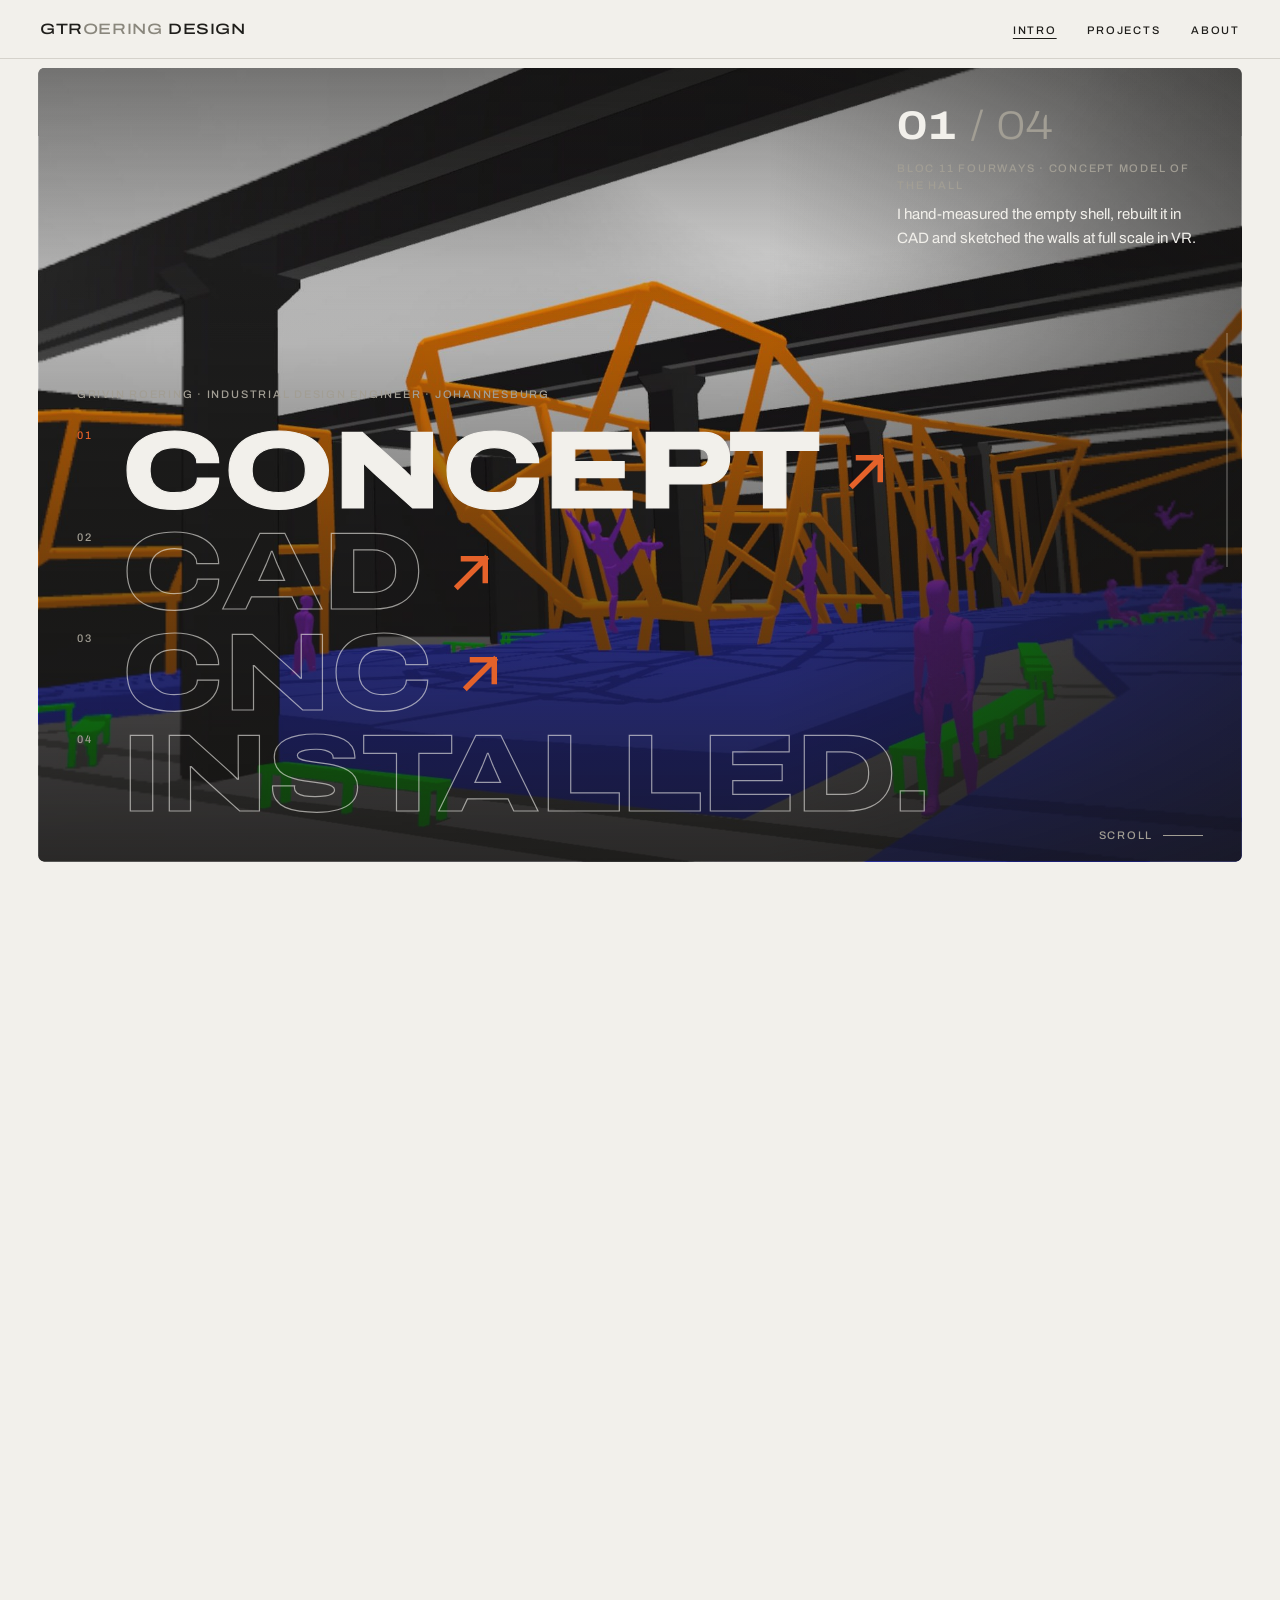
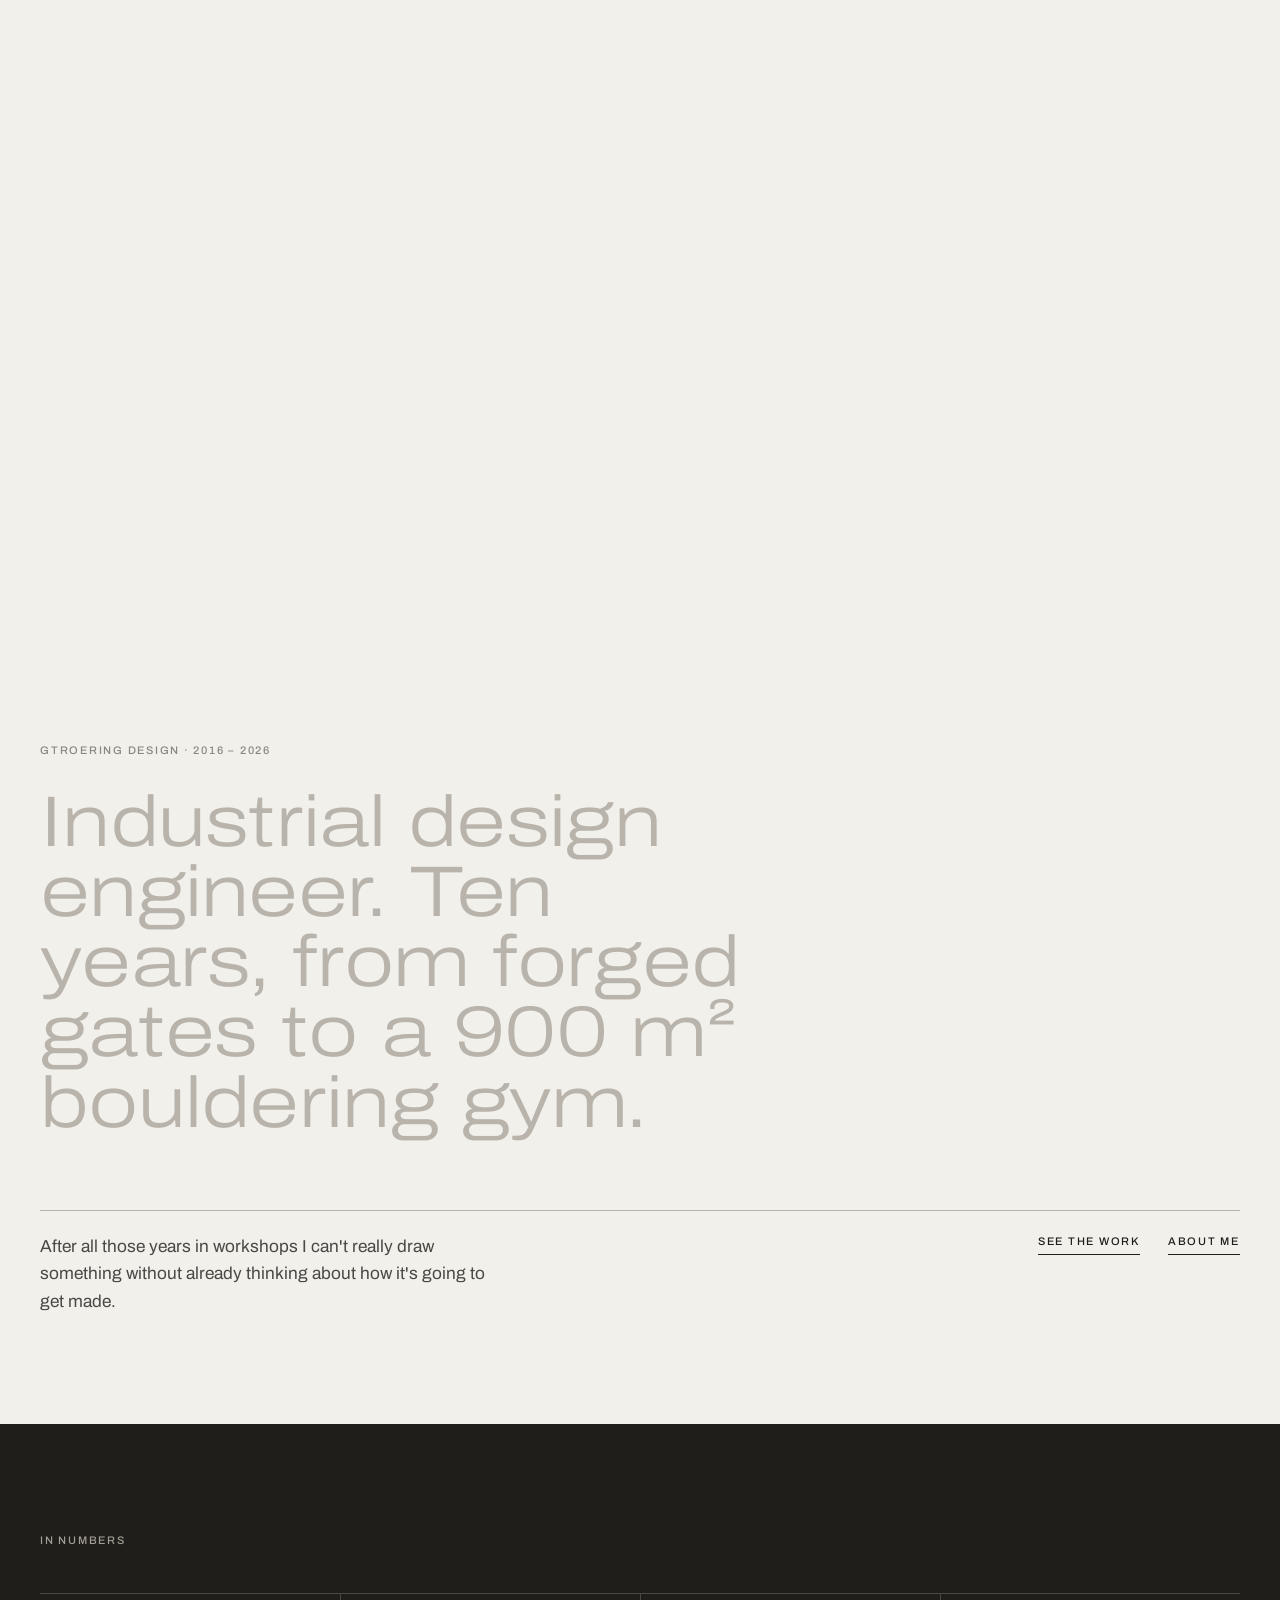
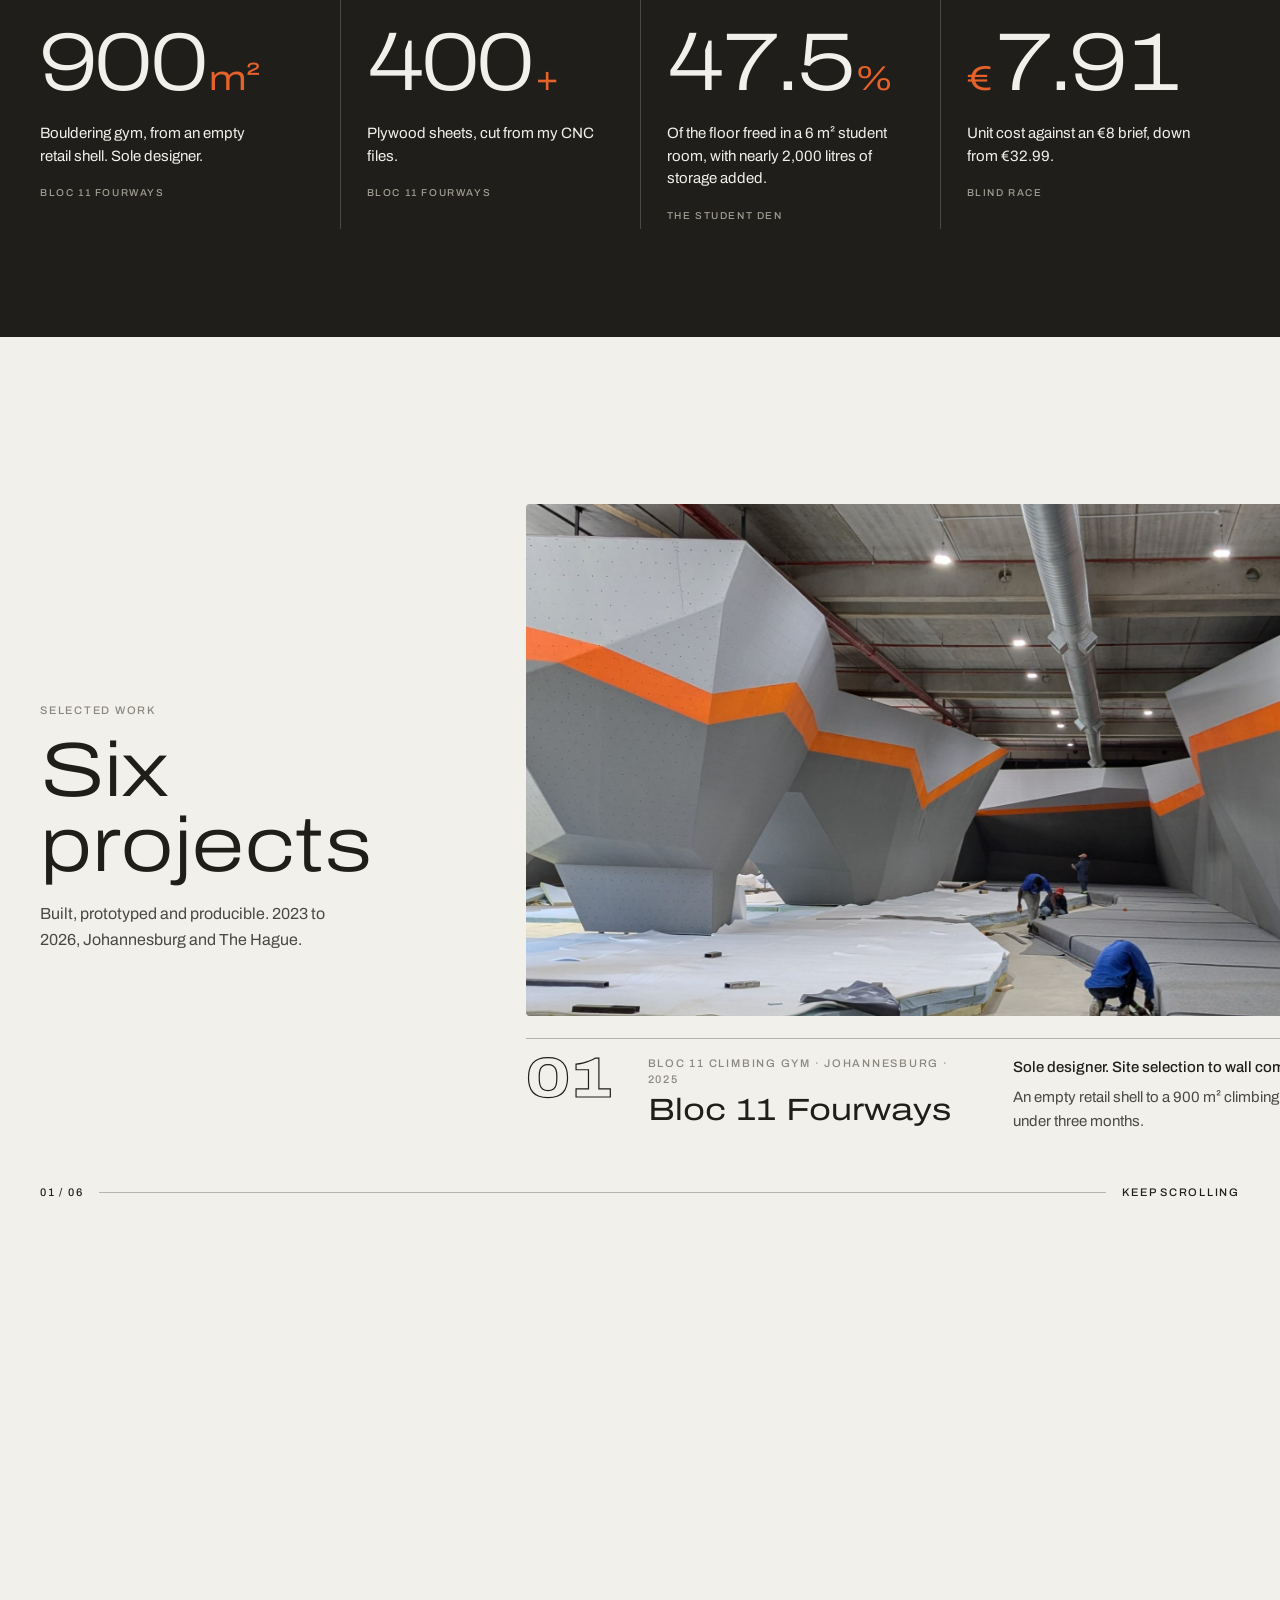
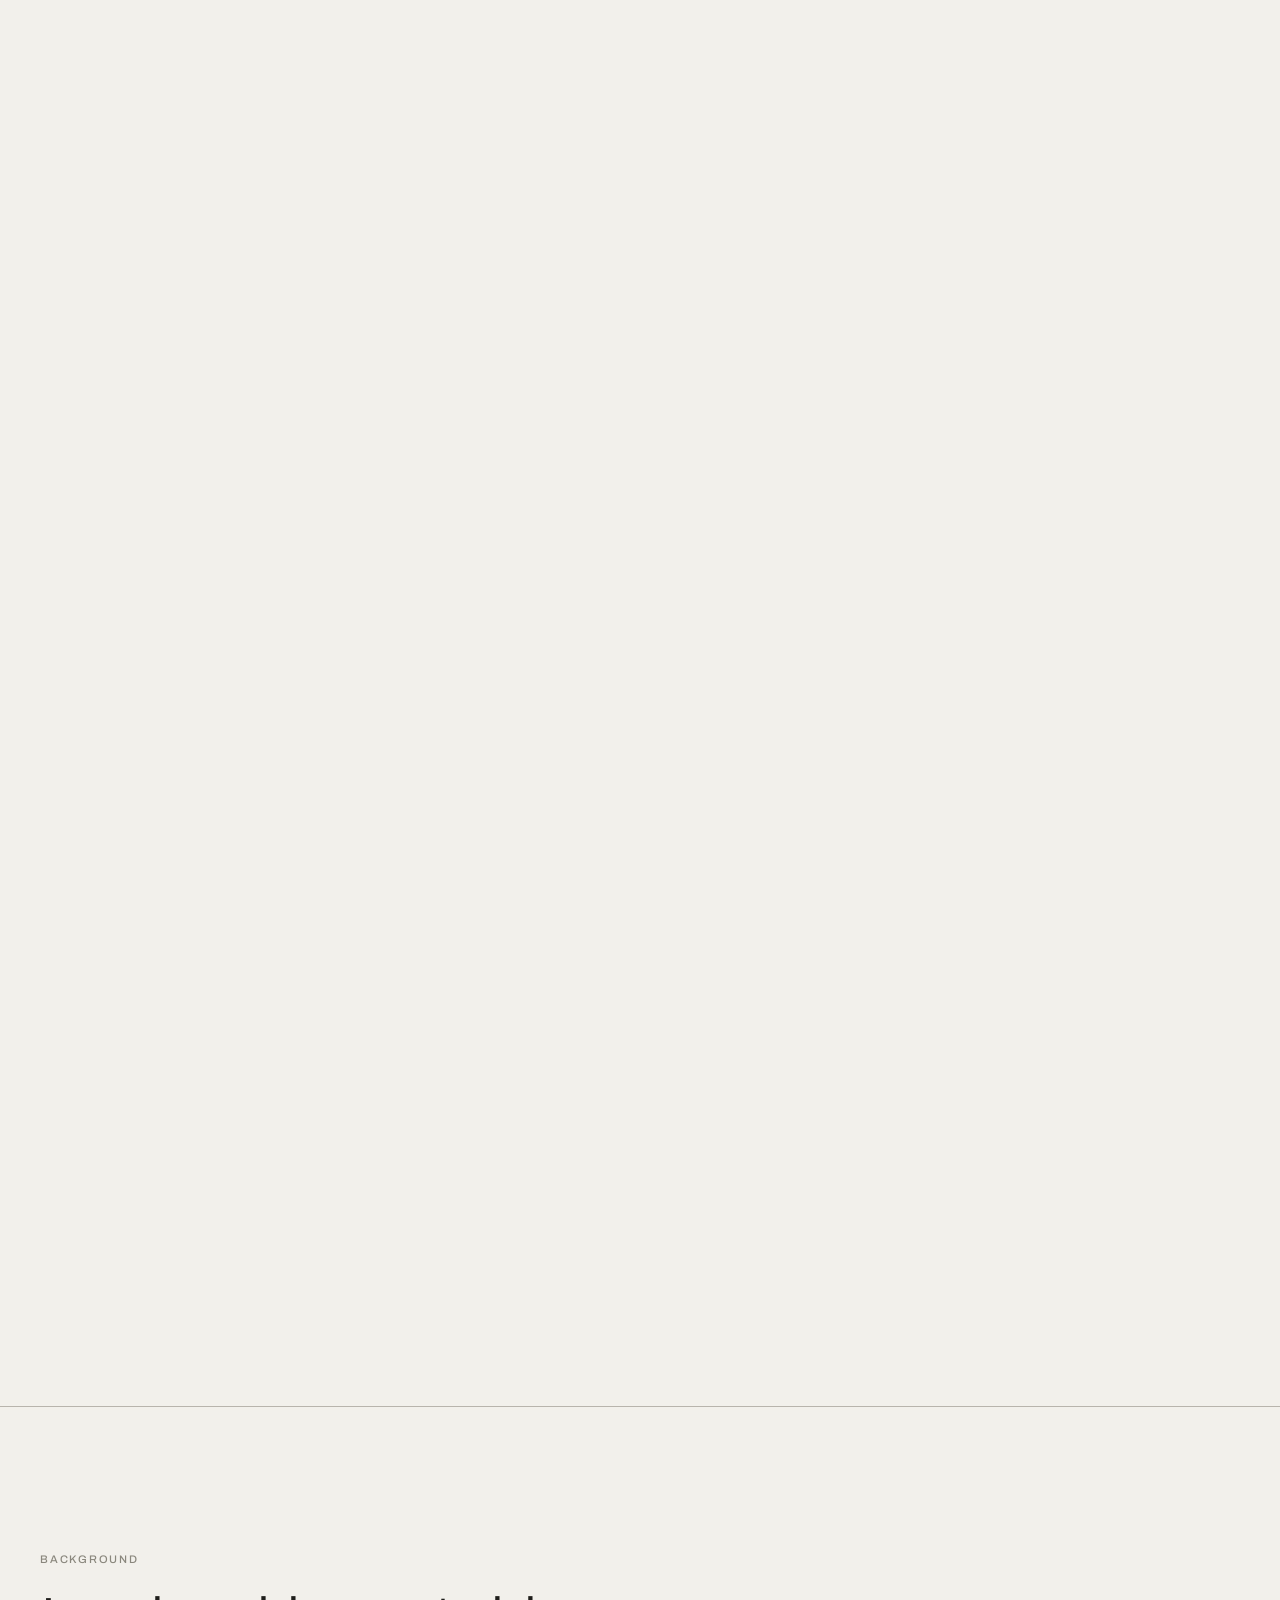
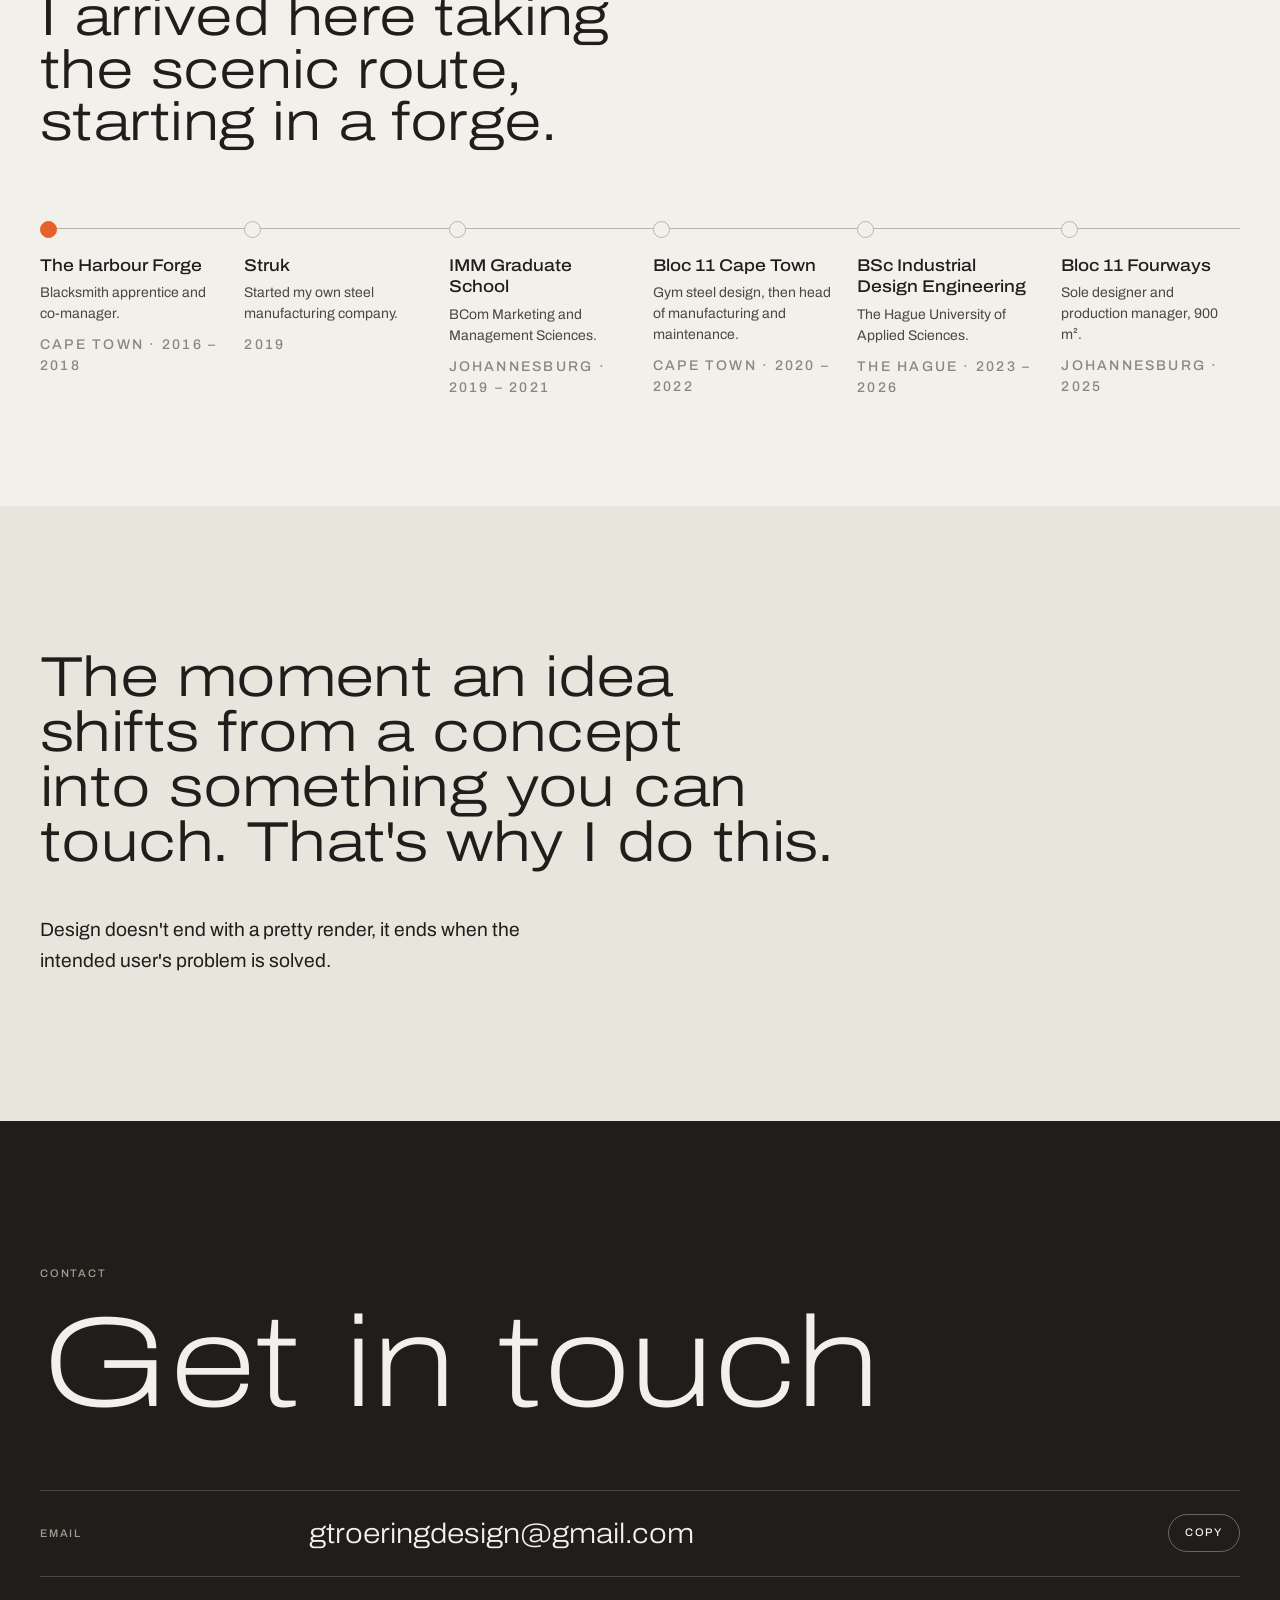
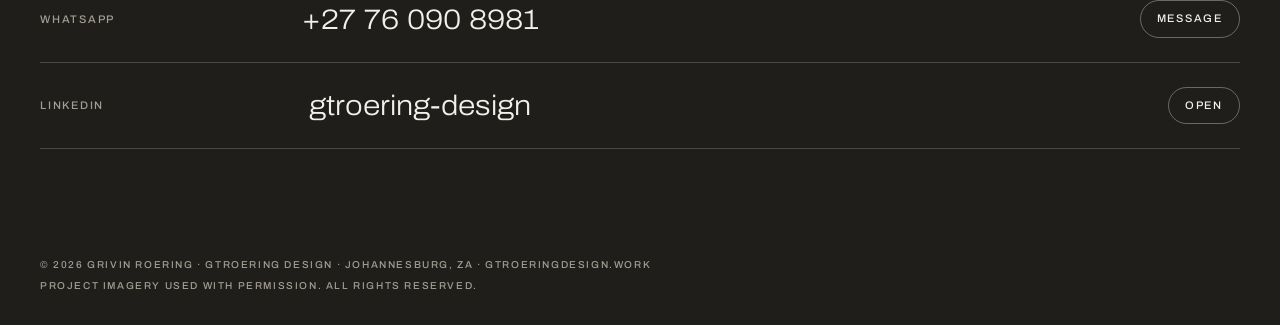
==== index.html @ 4593bda7 "Add files via upload" ====
<!doctype html>
<html lang="en">
<head>
<meta charset="utf-8">
<meta name="viewport" content="width=device-width, initial-scale=1, viewport-fit=cover">
<title>GTRoering Design</title>
<meta name="description" content="Grivin Roering, industrial design engineer in Johannesburg. Concept to CAD to CNC to installed.">
<meta property="og:type" content="website">
<meta property="og:site_name" content="GTRoering Design">
<meta property="og:title" content="GTRoering Design">
<meta property="og:description" content="Grivin Roering, industrial design engineer in Johannesburg. Concept to CAD to CNC to installed.">
<meta property="og:url" content="https://gtroeringdesign.github.io/">
<meta property="og:image" content="https://gtroeringdesign.github.io/og-image.jpg">
<meta property="og:image:width" content="1200">
<meta property="og:image:height" content="630">
<meta name="twitter:card" content="summary_large_image">
<link rel="icon" href="favicon.ico" sizes="any">
<link rel="icon" type="image/png" href="favicon.png">
<link rel="apple-touch-icon" href="apple-touch-icon.png">
<link rel="preconnect" href="https://fonts.googleapis.com">
<link rel="preconnect" href="https://fonts.gstatic.com" crossorigin>
<link rel="stylesheet" href="https://fonts.googleapis.com/css2?family=Archivo:wdth,wght@62..125,100..900&display=swap">
<link rel="stylesheet" href="site.css?v=2">
<style>
  :root { padding-top: env(safe-area-inset-top, 0px); padding-bottom: env(safe-area-inset-bottom, 0px); }
  [hidden] { display: none !important; }
</style>
</head>
<body>
<nav class="nav wrap" aria-label="Main">
  <a class="mark" href="#top">GTR<span>oering</span> Design</a>
  <ul>
    <li><a href="./" aria-current="page">Intro</a></li>
    <li><a href="projects.html">Projects</a></li>
    <li><a href="about.html">About</a></li>
  </ul>
</nav>

<main id="top" class="no-js">
  <!-- 1. Process sequence. Four steps, told through the Bloc 11 Fourways build. -->
  <section class="hero" id="process" aria-label="How I work">
    <div class="hero-stage">
      <div class="hero-frame">
        <img class="hero-img on" src="img/intro-01-concept.jpg" alt="Concept model of the Bloc 11 Fourways hall: orange wall structures over blue matting, with figures for scale" width="2560" height="1440" fetchpriority="high">
        <img class="hero-img" src="img/intro-02-cad.jpg" alt="CAD model of the Bloc 11 Fourways hall with the wall structures and red plywood spines in place" width="2352" height="1007">
        <img class="hero-img" src="img/intro-03-cnc.jpg" alt="CNC router cutting plywood wall parts from a full sheet" width="2452" height="1181">
        <img class="hero-img" src="img/intro-04-installed.jpg" alt="Plywood bouldering walls going up inside the Bloc 11 Fourways shell" width="2560" height="1440">
      </div>

      <div class="hero-detail" aria-live="polite">
        <p class="count"><b id="stepNum">01</b><span> / 04</span></p>
        <p class="label" id="stepCap">Bloc 11 Fourways · Concept model of the hall</p>
        <p class="desc" id="stepDesc">I hand-measured the empty shell, rebuilt it in CAD and sketched the walls at full scale in VR.</p>
      </div>
      <div class="rail" aria-hidden="true"><b id="rail"></b></div>

      <div class="hero-content">
        <p class="label">Grivin Roering · Industrial design engineer · Johannesburg</p>
        <h1 class="sr-only">Concept, CAD, CNC, installed.</h1>
          <ol class="steps" aria-hidden="true">
            <li class="on" aria-hidden="true"><i>01</i>Concept<span class="arrow"><svg viewBox="0 0 24 24" focusable="false"><path d="M6 18 18 6M8.5 6H18v9.5"/></svg></span></li>
            <li aria-hidden="true"><i>02</i>CAD<span class="arrow"><svg viewBox="0 0 24 24" focusable="false"><path d="M6 18 18 6M8.5 6H18v9.5"/></svg></span></li>
            <li aria-hidden="true"><i>03</i>CNC<span class="arrow"><svg viewBox="0 0 24 24" focusable="false"><path d="M6 18 18 6M8.5 6H18v9.5"/></svg></span></li>
            <li aria-hidden="true"><i>04</i>Installed.</li>
          </ol>
      </div>
      <p class="hint label" id="hint">Scroll</p>
    </div>
  </section>

  <!-- 2. Statement -->
  <section class="statement wrap" aria-label="Introduction">
    <p class="label" style="margin-bottom:28px">GTRoering Design · 2016 – 2026</p>
    <h2 class="display fill" id="fill">Industrial design engineer. Ten years, from forged gates to a <em class="hot" style="font-style:normal">900&nbsp;m²</em> bouldering gym.</h2>
    <div class="statement-foot rise">
      <p>After all those years in workshops I can't really draw something without already thinking about how it's going to get made.</p>
      <div class="links">
        <a href="#work">See the work</a>
        <a href="about.html">About me</a>
      </div>
    </div>
  </section>

  <!-- 3. Figures. Facts about the designs, not the projects. -->
  <section class="figures wrap" aria-label="In numbers">
    <p class="label">In numbers</p>
    <div class="fig-grid">
      <div class="fig rise">
        <div class="fig-num"><span data-to="900" data-dec="0">900</span><small>m²</small></div>
        <p>Bouldering gym, from an empty retail shell. Sole designer.</p>
        <p class="label">Bloc 11 Fourways</p>
      </div>
      <div class="fig rise">
        <div class="fig-num"><span data-to="400" data-dec="0">400</span><small>+</small></div>
        <p>Plywood sheets, cut from my CNC files.</p>
        <p class="label">Bloc 11 Fourways</p>
      </div>
      <div class="fig rise">
        <div class="fig-num"><span data-to="47.5" data-dec="1">47.5</span><small>%</small></div>
        <p>Of the floor freed in a 6 m² student room, with nearly 2,000 litres of storage added.</p>
        <p class="label">The Student Den</p>
      </div>
      <div class="fig rise">
        <div class="fig-num"><small style="margin:0 0.06em 0 0">€</small><span data-to="7.91" data-dec="2">7.91</span></div>
        <p>Unit cost against an €8 brief, down from €32.99.</p>
        <p class="label">Blind Race</p>
      </div>
    </div>
  </section>

  <!-- 4. Selected work. Pinned horizontal scroll on wide screens. -->
  <section class="work" id="work" aria-label="Selected work">
    <div class="work-stage wrap">
      <div class="work-track" id="track">
        <div class="work-intro">
          <p class="label">Selected work</p>
          <h2 class="display" style="margin-top:14px">Six projects</h2>
          <p>Built, prototyped and producible. 2023 to 2026, Johannesburg and The Hague.</p>
        </div>

        <article class="card">
          <a class="card-media" href="projects.html#bloc-11" aria-label="Bloc 11 Fourways, full project">
            <img src="img/lead-bloc11.jpg" alt="Grey bouldering walls with an orange stripe, Bloc 11 Fourways" width="2560" height="1262" loading="lazy">
          </a>
          <div class="card-body">
            <div class="card-num" aria-hidden="true">01</div>
            <div>
              <p class="label">Bloc 11 Climbing Gym · Johannesburg · 2025</p>
              <h3>Bloc 11 Fourways</h3>
            </div>
            <div>
              <p class="role">Sole designer. Site selection to wall completion.</p>
              <p class="usp">An empty retail shell to a 900 m² climbing gym in under three months.</p>
            </div>
          </div>
        </article>

        <article class="card">
          <a class="card-media" href="projects.html#student-den" aria-label="The Student Den, full project">
            <img src="img/lead-sd.jpg" alt="Render of the Student Den unit in a cutaway student room" width="2560" height="1266" loading="lazy">
          </a>
          <div class="card-body">
            <div class="card-num" aria-hidden="true">02</div>
            <div>
              <p class="label">Turnkey Interiors · Johannesburg · 2026</p>
              <h3>The Student Den</h3>
            </div>
            <div>
              <p class="role">Sole designer. Research to producible design.</p>
              <p class="usp">Frees 47.5% of the floor in a 6 m² room while adding nearly 2,000 litres of storage.</p>
            </div>
          </div>
        </article>

        <article class="card">
          <a class="card-media" href="projects.html#unity-hands" aria-label="Unity Hands, full project">
            <img src="img/lead-uh.jpg" alt="The mayor of The Hague speaking beside the Unity Hands seat at its unveiling in Escamp" width="2560" height="1243" loading="lazy">
          </a>
          <div class="card-body">
            <div class="card-num" aria-hidden="true">03</div>
            <div>
              <p class="label">Municipality of The Hague · The Hague · 2025 – 2026</p>
              <h3>Unity Hands</h3>
            </div>
            <div>
              <p class="role">CAD and design for manufacture lead. Concept to installation.</p>
              <p class="usp">A giant public seat built to get a district voting, unveiled by the mayor.</p>
            </div>
          </div>
        </article>

        <article class="card">
          <a class="card-media" href="projects.html#fuller" aria-label="FULLER, full project">
            <img src="img/lead-fuller.jpg" alt="The FULLER drink dispenser prototype on a parquet floor" width="2560" height="1219" loading="lazy">
          </a>
          <div class="card-body">
            <div class="card-num" aria-hidden="true">04</div>
            <div>
              <p class="label">Technology for Health Care, THUAS · The Hague · 2024</p>
              <h3>FULLER</h3>
            </div>
            <div>
              <p class="role">Concept, CAD and prototype.</p>
              <p class="usp">A drink dispenser for care homes, built so every wetted part survives a dishwasher at 85°C.</p>
            </div>
          </div>
        </article>

        <article class="card">
          <a class="card-media" href="projects.html#interactive-maquette" aria-label="Interactive Maquette, full project">
            <img src="img/lead-dc.jpg" alt="The Delft-blue DC microgrid maquette on display at the expo" width="1285" height="831" loading="lazy">
          </a>
          <div class="card-body">
            <div class="card-num" aria-hidden="true">05</div>
            <div>
              <p class="label">DC Power Laboratory · Delft · 2024</p>
              <h3>Interactive Maquette</h3>
            </div>
            <div>
              <p class="role">Team lead, CAD and 3D print production.</p>
              <p class="usp">A Delft-blue maquette that teaches DC microgrids by letting visitors load the grid by hand.</p>
            </div>
          </div>
        </article>

        <article class="card">
          <a class="card-media" href="projects.html#blind-race" aria-label="Blind Race, full project">
            <img src="img/lead-br.jpg" alt="User testing of Blind Race: a blindfolded player follows a guide's instructions through the course" width="2560" height="1309" loading="lazy">
          </a>
          <div class="card-body">
            <div class="card-num" aria-hidden="true">06</div>
            <div>
              <p class="label">BS Toys · The Hague · 2023</p>
              <h3>Blind Race</h3>
            </div>
            <div>
              <p class="role">Project lead, concept, CAD and costing.</p>
              <p class="usp">An electronics-free team game for children 5+, costed down from €32.99 to €7.91 a unit to meet an €8 brief.</p>
            </div>
          </div>
        </article>

        <div class="work-outro">
          <h2 class="display">Every project,<br>in full</h2>
          <div class="links" style="justify-content:flex-start">
            <a href="projects.html">Open the projects page</a>
          </div>
        </div>
      </div>
      <div class="work-progress wrap" aria-hidden="true">
        <span class="label" id="workCount">01 / 06</span>
        <span class="bar"><b id="workBar"></b></span>
        <span class="label">Keep scrolling</span>
      </div>
    </div>
  </section>

  <!-- 5. Route -->
  <section class="route wrap" id="route" aria-label="Background">
    <p class="label" style="margin-bottom:24px">Background</p>
    <h2 class="display">I arrived here taking the scenic route, starting in a forge.</h2>
    <div class="route-line">
      <span class="track" aria-hidden="true"><b id="routeBar"></b></span>
      <ol class="stops" id="stops">
        <li><h4>The Harbour Forge</h4><p>Blacksmith apprentice and co-manager.</p><p class="label">Cape Town · 2016 – 2018</p></li>
        <li><h4>Struk</h4><p>Started my own steel manufacturing company.</p><p class="label">2019</p></li>
        <li><h4>IMM Graduate School</h4><p>BCom Marketing and Management Sciences.</p><p class="label">Johannesburg · 2019 – 2021</p></li>
        <li><h4>Bloc 11 Cape Town</h4><p>Gym steel design, then head of manufacturing and maintenance.</p><p class="label">Cape Town · 2020 – 2022</p></li>
        <li><h4>BSc Industrial Design Engineering</h4><p>The Hague University of Applied Sciences.</p><p class="label">The Hague · 2023 – 2026</p></li>
        <li><h4>Bloc 11 Fourways</h4><p>Sole designer and production manager, 900 m².</p><p class="label">Johannesburg · 2025</p></li>
      </ol>
    </div>
  </section>

  <!-- 6. Belief -->
  <section class="belief wrap" aria-label="Why I do this">
    <blockquote class="rise">
      <p class="display">The moment an idea shifts from a concept into something you can touch. That's why I do this.</p>
    </blockquote>
    <p class="after rise">Design doesn't end with a pretty render, it ends when the intended user's problem is solved.</p>
  </section>

  <!-- 7. Contact -->
  <section class="contact wrap" id="contact" aria-label="Contact">
    <p class="label" style="color:var(--on-dark-dim);margin-bottom:20px">Contact</p>
    <h2 class="display">Get in touch</h2>
    <div class="contact-rows">
      <div class="row">
        <span class="label">Email</span>
        <span class="val" id="email">gtroeringdesign@gmail.com</span>
        <button type="button" id="copyEmail">Copy</button>
      </div>
      <div class="row">
        <span class="label">WhatsApp</span>
        <span class="val">+27 76 090 8981</span>
        <a class="go" href="https://wa.me/27760908981">Message</a>
      </div>
      <div class="row">
        <span class="label">LinkedIn</span>
        <span class="val">gtroering-design</span>
        <a class="go" href="https://www.linkedin.com/in/gtroering-design">Open</a>
      </div>
    </div>
    <div class="foot">
      <p class="label">© 2026 Grivin Roering · GTRoering Design · Johannesburg, ZA · gtroeringdesign.work</p>
      <p class="label">Project imagery used with permission. All rights reserved.</p>
    </div>
  </section>
</main>

<script>
(() => {
  const main = document.getElementById('top');
  main.classList.remove('no-js');
  const reduce = matchMedia('(prefers-reduced-motion: reduce)').matches;
  const clamp = (v, a = 0, b = 1) => Math.min(b, Math.max(a, v));
  const vh = () => window.innerHeight;
  const pad = n => String(n).padStart(2, '0');

  /* ---- Hero sequence ---- */
  const hero = document.getElementById('process');
  const frame = hero.querySelector('.hero-frame');
  const imgs = [...hero.querySelectorAll('.hero-img')];
  const words = [...hero.querySelectorAll('.steps li')];
  const stepNum = document.getElementById('stepNum');
  const stepCap = document.getElementById('stepCap');
  const stepDesc = document.getElementById('stepDesc');
  const rail = document.getElementById('rail');
  const hint = document.getElementById('hint');
  const steps = [
    ['Bloc 11 Fourways · Concept model of the hall', 'I hand-measured the empty shell, rebuilt it in CAD and sketched the walls at full scale in VR.'],
    ['Bloc 11 Fourways · CAD model, structure and spines', 'Dimensionally accurate surfaces first, then the structure built off them.'],
    ['Bloc 11 Fourways · CNC cutting the wall parts', 'Every cutting file on the job. I trained the CNC operator before the venue was even settled.'],
    ['Bloc 11 Fourways · Walls going up in the shell', 'I set the assembly method and corrected on site. 900 m² in under three months.']
  ];
  let current = 0;
  const startInset = () => {
    const narrow = innerWidth < 900;
    return { t: narrow ? 60 : 68, s: narrow ? 12 : innerWidth * 0.03, r: 6 };
  };
  function setStep(i) {
    if (i === current) return;
    current = i;
    imgs.forEach((im, k) => im.classList.toggle('on', k === i));
    words.forEach((w, k) => w.classList.toggle('on', k === i));
    stepNum.textContent = pad(i + 1);
    stepCap.textContent = steps[i][0];
    stepDesc.textContent = steps[i][1];
  }
  function heroFrame() {
    const r = hero.getBoundingClientRect();
    const total = r.height - vh();
    const p = clamp(-r.top / total);
    const step = Math.min(3, Math.floor(p * 4 * 0.999));
    setStep(step);
    rail.style.height = (p * 100) + '%';
    hint.style.opacity = p > 0.03 ? 0 : 1;
    if (!reduce) {
      const s = startInset();
      const e = 1 - Math.pow(1 - clamp(p / 0.12), 3);
      const k = 1 - e;
      frame.style.clipPath = `inset(${s.t * k}px ${s.s * k}px ${s.s * k}px ${s.s * k}px round ${s.r * k}px)`;
      const local = clamp(p * 4 - step);
      imgs[step].style.transform = `scale(${1.08 - 0.08 * local})`;
    }
  }

  /* ---- Statement word fill ---- */
  const fill = document.getElementById('fill');
  (function split(el) {
    const walk = node => {
      [...node.childNodes].forEach(n => {
        if (n.nodeType === 3) {
          const frag = document.createDocumentFragment();
          n.textContent.split(/(\s+)/).forEach(part => {
            if (!part) return;
            if (/^\s+$/.test(part)) { frag.appendChild(document.createTextNode(part)); return; }
            const s = document.createElement('span');
            s.className = 'w' + (node.classList && node.classList.contains('hot') ? ' hot' : '');
            s.textContent = part;
            frag.appendChild(s);
          });
          n.replaceWith(frag);
        } else if (n.nodeType === 1) walk(n);
      });
    };
    walk(el);
  })(fill);
  const fillWords = [...fill.querySelectorAll('.w')];
  if (reduce) fillWords.forEach(w => w.classList.add('lit'));
  function fillFrame() {
    if (reduce) return;
    const r = fill.getBoundingClientRect();
    const q = clamp((vh() * 0.85 - r.top) / (r.height + vh() * 0.35));
    const n = Math.round(q * fillWords.length);
    fillWords.forEach((w, i) => w.classList.toggle('lit', i < n));
  }

  /* ---- Work: pinned horizontal run ---- */
  const work = document.getElementById('work');
  const track = document.getElementById('track');
  const cards = [...track.querySelectorAll('.card')];
  const workCount = document.getElementById('workCount');
  const workBar = document.getElementById('workBar');
  const wide = matchMedia('(min-width: 900px)');
  let pinned = false, dist = 0;
  function layoutWork() {
    pinned = wide.matches && !reduce;
    work.classList.toggle('is-pinned', pinned);
    if (!pinned) { work.style.height = ''; track.style.transform = ''; return; }
    // Stop when the last panel's right edge sits one gutter in from the screen edge.
    const left = track.getBoundingClientRect().left - (parseFloat(getComputedStyle(track).transform.split(',')[4]) || 0);
    dist = Math.max(0, track.scrollWidth - (innerWidth - 2 * left));
    work.style.height = (dist + vh()) + 'px';
  }
  function workFrame() {
    const mid = innerWidth / 2;
    if (pinned) {
      const r = work.getBoundingClientRect();
      const p = clamp(-r.top / Math.max(1, r.height - vh()));
      track.style.transform = `translate3d(${-p * dist}px,0,0)`;
      workBar.style.width = (p * 100) + '%';
      let best = 0, bestD = Infinity;
      cards.forEach((c, i) => {
        const cr = c.getBoundingClientRect();
        const d = Math.abs(cr.left + cr.width / 2 - mid);
        if (d < bestD) { bestD = d; best = i; }
      });
      workCount.textContent = pad(best + 1) + ' / ' + pad(cards.length);
    }
    if (reduce) return;
    cards.forEach(c => {
      const img = c.querySelector('img');
      const cr = c.getBoundingClientRect();
      if (pinned) {
        const off = (cr.left + cr.width / 2 - mid) / innerWidth;
        img.style.transform = `translate3d(${clamp(off, -1, 1) * -5}%,0,0) scale(1.12)`;
      } else {
        const off = (cr.top + cr.height / 2 - vh() / 2) / vh();
        img.style.transform = `translate3d(0,${clamp(off, -1, 1) * -4}%,0) scale(1.12)`;
      }
    });
  }

  /* ---- Route line ---- */
  const route = document.getElementById('route');
  const routeBar = document.getElementById('routeBar');
  const stops = [...document.querySelectorAll('#stops li')];
  function routeFrame() {
    const line = route.querySelector('.route-line').getBoundingClientRect();
    const q = clamp((vh() * 0.8 - line.top) / (line.height + vh() * 0.2));
    const vertical = innerWidth < 900;
    routeBar.style.width = vertical ? '100%' : (q * 100) + '%';
    routeBar.style.height = vertical ? (q * 100) + '%' : '100%';
    stops.forEach((s, i) => s.classList.toggle('on', q >= (i / (stops.length - 1)) - 0.02));
  }

  /* ---- Reveal + count-up ---- */
  const io = 'IntersectionObserver' in window ? new IntersectionObserver(entries => {
    entries.forEach(en => {
      if (!en.isIntersecting) return;
      en.target.classList.add('in');
      en.target.querySelectorAll('[data-to]').forEach(countUp);
      io.unobserve(en.target);
    });
  }, { threshold: 0.25 }) : null;
  document.querySelectorAll('.rise').forEach(el => io ? io.observe(el) : el.classList.add('in'));
  function countUp(el) {
    if (reduce) return;
    const to = parseFloat(el.dataset.to), dec = +el.dataset.dec, t0 = performance.now(), dur = 1300;
    const tick = t => {
      const k = clamp((t - t0) / dur), e = 1 - Math.pow(1 - k, 4);
      el.textContent = (to * e).toFixed(dec);
      if (k < 1) requestAnimationFrame(tick); else el.textContent = to.toFixed(dec);
    };
    requestAnimationFrame(tick);
  }

  /* ---- Copy email ---- */
  const copyBtn = document.getElementById('copyEmail');
  copyBtn.addEventListener('click', () => {
    const text = document.getElementById('email').textContent.trim();
    const done = () => { copyBtn.textContent = 'Copied'; setTimeout(() => copyBtn.textContent = 'Copy', 1800); };
    const fallback = () => {
      const r = document.createRange(); r.selectNodeContents(document.getElementById('email'));
      const s = getSelection(); s.removeAllRanges(); s.addRange(r);
      copyBtn.textContent = 'Selected';
    };
    try { navigator.clipboard.writeText(text).then(done, fallback); } catch (e) { fallback(); }
  });

  /* ---- Loop ---- */
  let ticking = false;
  function frameAll() { ticking = false; heroFrame(); fillFrame(); workFrame(); routeFrame(); }
  function onScroll() { if (!ticking) { ticking = true; requestAnimationFrame(frameAll); } }
  addEventListener('scroll', onScroll, { passive: true });
  addEventListener('resize', () => { layoutWork(); onScroll(); });
  wide.addEventListener?.('change', () => { layoutWork(); onScroll(); });
  window.addEventListener('load', () => { layoutWork(); onScroll(); });
  layoutWork(); frameAll();
})();
</script>
</body>
</html>
---- site.css ----
/* Layout: one sticky process sequence (concept, CAD, CNC, installed) told through the Bloc 11 build,
   then a pinned horizontal run of six projects, closing on the route from the forge.
   Single deliberate look: the site's warm workshop grey, ink, and the orange stripe off the Bloc 11 walls. */
:root {
  --ground: #F2F0EB;
  --panel: #E8E5DC;
  --ink: #1F1E1B;
  --body: #4A4844;
  --caption: #8A877D;
  --rule: #B8B4AC;
  --signal: #E5622A;
  --signal-ink: #B44614;
  --on-dark: #F2F0EB;
  --on-dark-dim: #A29E94;
  --shade: rgba(22, 21, 19, 0.86);

  --font: "Archivo", "Helvetica Neue", Arial, sans-serif;
  --gutter: clamp(16px, 3.2vw, 40px);
  --measure: 64ch;
  color-scheme: light;
}

* { box-sizing: border-box; }
html { scroll-behavior: smooth; }
@media (prefers-reduced-motion: reduce) { html { scroll-behavior: auto; } }
body {
  margin: 0;
  background: var(--ground);
  color: var(--body);
  font-family: var(--font);
  font-size: 16px;
  line-height: 1.6;
  -webkit-font-smoothing: antialiased;
  text-rendering: optimizeLegibility;
}
body::before {
  content: ""; position: fixed; inset: 0 0 auto; height: env(safe-area-inset-top, 0px);
  z-index: 21; background: var(--ground);
}
img { max-width: 100%; display: block; }
a { color: inherit; }
a:focus-visible, button:focus-visible { outline: 2px solid var(--signal); outline-offset: 3px; }

.wrap {
  padding-left: max(var(--gutter), env(safe-area-inset-left, 0px));
  padding-right: max(var(--gutter), env(safe-area-inset-right, 0px));
}
.label {
  font-size: 11px; font-weight: 500; letter-spacing: 0.16em; text-transform: uppercase;
  color: var(--caption); line-height: 1.5; margin: 0;
}
.display {
  font-family: var(--font); font-stretch: 125%; font-weight: 300; color: var(--ink);
  letter-spacing: -0.01em; line-height: 0.98; text-wrap: balance; margin: 0;
}

/* ---------- Nav ---------- */
.nav {
  position: fixed; top: 0; left: 0; right: 0; z-index: 20;
  display: flex; justify-content: space-between; align-items: center; gap: 16px;
  padding-top: calc(env(safe-area-inset-top, 0px) + 16px); padding-bottom: 16px;
  color: var(--ink); background: rgba(242, 240, 235, 0.92);
  -webkit-backdrop-filter: blur(10px); backdrop-filter: blur(10px);
  border-bottom: 1px solid rgba(184, 180, 172, 0.5);
}
.nav a { text-decoration: none; }
.mark { font-stretch: 125%; font-weight: 500; font-size: 15px; letter-spacing: 0.04em; text-transform: uppercase; white-space: nowrap; }
.mark span { color: var(--caption); }
.nav ul { display: flex; gap: clamp(14px, 2.4vw, 32px); list-style: none; margin: 0; padding: 0; }
.nav ul a { font-size: 11px; font-weight: 500; letter-spacing: 0.16em; text-transform: uppercase; }
.nav ul a:hover, .nav ul a[aria-current] { text-decoration: underline; text-underline-offset: 4px; }

/* ---------- Hero: process sequence ---------- */
.hero { position: relative; height: 420vh; }
.hero-stage {
  position: sticky; top: 0; height: 100vh; height: 100svh; overflow: hidden; background: var(--ground);
}
.hero-frame {
  position: absolute; inset: 0; overflow: hidden; background: var(--ink);
  --ci-t: 68px; --ci-s: 3vw; --cr: 6px;
  clip-path: inset(var(--ci-t) var(--ci-s) var(--ci-s) var(--ci-s) round var(--cr));
}
.hero-img {
  position: absolute; inset: 0; width: 100%; height: 100%; object-fit: cover;
  opacity: 0; transition: opacity 0.7s ease; will-change: opacity, transform;
}
.hero-img.on { opacity: 1; }
.hero-frame::after {
  content: ""; position: absolute; inset: 0; pointer-events: none;
  background:
    linear-gradient(to top, var(--shade) 0%, rgba(22, 21, 19, 0.45) 42%, rgba(22, 21, 19, 0.1) 70%),
    linear-gradient(to left, rgba(22, 21, 19, 0.55) 0%, rgba(22, 21, 19, 0) 40%),
    linear-gradient(to bottom, rgba(22, 21, 19, 0.6) 0%, rgba(22, 21, 19, 0) 38%);
}
.hero-content {
  position: absolute; z-index: 2; left: 0; right: 0; bottom: 0;
  padding-left: max(calc(3vw + clamp(18px, 3vw, 48px)), env(safe-area-inset-left, 0px));
  padding-right: max(calc(3vw + clamp(18px, 3vw, 48px)), env(safe-area-inset-right, 0px));
  padding-bottom: calc(3vw + clamp(20px, 4vh, 48px));
}
.hero-content .label { color: var(--on-dark-dim); margin-bottom: clamp(12px, 2vh, 24px); }
.steps { list-style: none; margin: 0; padding: 0; }
.steps li {
  font-stretch: 125%; font-weight: 800; text-transform: uppercase;
  font-size: min(8.6vw, 15.5vh, 164px); line-height: 0.92; letter-spacing: -0.015em;
  color: transparent; -webkit-text-stroke: 1.2px rgba(242, 240, 235, 0.6);
  display: flex; align-items: flex-start; gap: 0.18em;
  transition: color 0.35s ease, -webkit-text-stroke-color 0.35s ease;
}
.steps li i {
  font-style: normal; font-stretch: 100%; font-weight: 500; font-size: 11px; letter-spacing: 0.16em;
  -webkit-text-stroke: 0; color: var(--on-dark-dim); margin-top: 0.9em; min-width: 2.2em;
}
.steps li.on { color: var(--on-dark); -webkit-text-stroke-color: var(--on-dark); }
.steps li.on i { color: var(--signal); }
.steps li .arrow { font-weight: 300; -webkit-text-stroke: 0; color: var(--signal); opacity: 0; transition: opacity 0.35s; }
.steps li .arrow { display: inline-flex; align-self: center; }
.steps li .arrow svg { width: 0.5em; height: 0.5em; fill: none; stroke: currentColor; stroke-width: 2.4; stroke-linecap: square; stroke-linejoin: miter; overflow: visible; }
.steps li.on .arrow { opacity: 1; }

.hero-detail {
  position: absolute; z-index: 2; top: calc(68px + clamp(18px, 3vw, 40px));
  right: max(calc(3vw + clamp(18px, 3vw, 48px)), env(safe-area-inset-right, 0px));
  width: min(34ch, 40vw); color: var(--on-dark);
}
.hero-detail .label { color: var(--on-dark-dim); }
.hero-detail .count { font-stretch: 125%; font-weight: 300; font-size: 40px; line-height: 1; margin: 0 0 14px; font-variant-numeric: tabular-nums; }
.hero-detail .count span { color: var(--on-dark-dim); }
.hero-detail p.desc { margin: 10px 0 0; font-size: 15px; line-height: 1.55; color: var(--on-dark); min-height: 4.7em; }
.rail {
  position: absolute; z-index: 2; right: calc(3vw + 14px); top: 50%; translate: 0 -50%;
  width: 2px; height: 26vh; background: rgba(242, 240, 235, 0.22);
}
.rail b { position: absolute; inset: 0 0 auto; height: 0%; background: var(--signal); }
.hint {
  position: absolute; z-index: 2; bottom: calc(3vw + 18px);
  right: max(calc(3vw + clamp(18px, 3vw, 48px)), env(safe-area-inset-right, 0px));
  color: var(--on-dark-dim); display: flex; align-items: center; gap: 10px;
  transition: opacity 0.4s;
}
.hint::after { content: ""; width: 40px; height: 1px; background: currentColor; }

/* ---------- Statement with scroll fill ---------- */
.statement { padding-block: clamp(96px, 18vh, 200px) clamp(72px, 12vh, 140px); }
.statement .display { font-size: clamp(34px, 5.6vw, 92px); max-width: 17ch; }
.fill .w { color: var(--rule); transition: color 0.25s ease; }
.fill .w.lit { color: var(--ink); }
.fill .w.hot.lit { color: var(--signal); }
.statement-foot {
  display: grid; grid-template-columns: minmax(0, 1fr) minmax(0, 1fr); gap: clamp(24px, 4vw, 64px);
  margin-top: clamp(48px, 8vh, 96px); padding-top: 22px; border-top: 1px solid var(--rule); align-items: start;
}
.statement-foot p { margin: 0; max-width: 46ch; font-size: clamp(16px, 1.35vw, 19px); }
.links { display: flex; flex-wrap: wrap; gap: 12px 28px; justify-content: flex-end; }
.links a {
  font-size: 11px; font-weight: 500; letter-spacing: 0.16em; text-transform: uppercase; color: var(--ink);
  text-decoration: none; border-bottom: 1px solid var(--ink); padding-bottom: 4px;
}
.links a:hover { color: var(--signal-ink); border-color: var(--signal-ink); }

/* ---------- Figures band ---------- */
.figures { background: var(--ink); color: var(--on-dark); padding-block: clamp(64px, 12vh, 128px); }
.figures .label { color: var(--on-dark-dim); }
.fig-grid {
  display: grid; grid-template-columns: repeat(4, minmax(0, 1fr)); gap: 0;
  margin-top: clamp(28px, 5vh, 56px); border-top: 1px solid rgba(242, 240, 235, 0.2);
}
.fig { padding: 28px clamp(12px, 2vw, 28px) 0 0; min-width: 0; }
.fig + .fig { border-left: 1px solid rgba(242, 240, 235, 0.2); padding-left: clamp(12px, 2vw, 28px); }
.fig-num {
  font-stretch: 125%; font-weight: 300; font-size: clamp(44px, 6.4vw, 104px); line-height: 1;
  color: var(--on-dark); font-variant-numeric: tabular-nums; white-space: nowrap; letter-spacing: -0.02em;
}
.fig-num small { font-size: 0.42em; font-weight: 400; color: var(--signal); margin-left: 0.08em; letter-spacing: 0; }
.fig p { margin: 18px 0 6px; font-size: 15px; line-height: 1.5; color: var(--on-dark); max-width: 26ch; }
.fig .label { font-size: 10px; }

/* ---------- Work: vertical by default, pinned horizontal when JS enables it ---------- */
.work { position: relative; }
.work-stage { padding-block: clamp(72px, 12vh, 128px); }
.work-track { display: grid; gap: clamp(56px, 9vh, 96px); }
.work-intro .display { font-size: clamp(40px, 6vw, 96px); }
.work-intro p { margin: 18px 0 0; max-width: 36ch; }
.card { display: grid; gap: 22px; min-width: 0; }
.card-media { position: relative; overflow: hidden; aspect-ratio: 16 / 10; background: var(--panel); border-radius: 4px; max-width: 100%; }
.card-media img {
  position: absolute; inset: 0; width: 100%; height: 100%; object-fit: cover;
  transform: scale(1.12); transition: filter 0.4s ease; will-change: transform;
}
.card-media:hover img { filter: brightness(1.06); }
.card-body {
  display: grid; grid-template-columns: auto minmax(0, 1fr) minmax(0, 1fr); gap: 8px clamp(16px, 2.6vw, 40px);
  align-items: start; border-top: 1px solid var(--rule); padding-top: 16px;
}
.card-num {
  font-stretch: 125%; font-weight: 800; font-size: clamp(40px, 4.4vw, 72px); line-height: 0.85;
  color: transparent; -webkit-text-stroke: 1.2px var(--ink); font-variant-numeric: tabular-nums;
}
.card h3 { font-stretch: 125%; font-weight: 400; font-size: clamp(24px, 2.4vw, 38px); line-height: 1.05; color: var(--ink); margin: 6px 0 0; text-wrap: balance; }
.card .role { margin: 0; font-weight: 500; color: var(--ink); font-size: 15px; }
.card .usp { margin: 6px 0 0; font-size: 15px; }
.card .label { grid-column: 2 / -1; }
.work-outro { display: flex; flex-direction: column; justify-content: center; gap: 22px; }
.work-outro .display { font-size: clamp(28px, 3.2vw, 52px); max-width: none; overflow-wrap: break-word; }
.work-progress { display: none; }

.work.is-pinned .work-stage {
  position: sticky; top: 0; height: 100vh; height: 100svh; overflow: hidden; padding-block: 0;
  display: flex; flex-direction: column; justify-content: center;
}
.work.is-pinned .work-track {
  display: flex; gap: clamp(32px, 4vw, 72px); align-items: center; width: max-content;
  padding-top: 64px; will-change: transform;
}
.work.is-pinned .work-intro { width: min(34vw, 520px); flex: none; }
.work.is-pinned .card { width: min(64vw, calc((100svh - 300px) * 1.6), 1180px); flex: none; }
.work.is-pinned .work-outro { width: min(36vw, 560px); flex: none; }
.work.is-pinned .work-progress {
  display: flex; align-items: center; gap: 16px; position: absolute; left: 0; right: 0; bottom: clamp(20px, 4vh, 40px);
}
.work-progress .bar { flex: 1; height: 1px; background: var(--rule); position: relative; }
.work-progress .bar b { position: absolute; inset: 0 auto 0 0; width: 0%; background: var(--ink); }
.work-progress .label { font-variant-numeric: tabular-nums; color: var(--ink); }

/* ---------- Route ---------- */
.route { padding-block: clamp(88px, 16vh, 176px) clamp(72px, 12vh, 140px); border-top: 1px solid var(--rule); }
.route .display { font-size: clamp(30px, 4.2vw, 68px); max-width: 20ch; }
.route-line { position: relative; margin-top: clamp(48px, 8vh, 88px); }
.route-line .track { position: absolute; left: 0; right: 0; top: 7px; height: 1px; background: var(--rule); }
.route-line .track b { position: absolute; inset: 0 auto 0 0; width: 0%; background: var(--signal); }
.stops { list-style: none; margin: 0; padding: 0; display: grid; grid-template-columns: repeat(6, minmax(0, 1fr)); gap: clamp(12px, 2vw, 28px); position: relative; }
.stops li { min-width: 0; padding-top: 34px; position: relative; }
.stops li::before {
  content: ""; position: absolute; top: 0; left: 0; width: 15px; height: 15px; border-radius: 50%;
  background: var(--ground); border: 1px solid var(--rule); transition: background 0.3s, border-color 0.3s;
}
.stops li.on::before { background: var(--signal); border-color: var(--signal); }
.stops h4 { margin: 0 0 6px; font-stretch: 112%; font-weight: 500; font-size: 17px; line-height: 1.25; color: var(--ink); }
.stops p { margin: 0; font-size: 14px; line-height: 1.5; }
.stops .label { margin-top: 10px; }

/* ---------- Belief ---------- */
.belief { background: var(--panel); padding-block: clamp(88px, 16vh, 176px); }
.belief blockquote { margin: 0; }
.belief .display { font-size: clamp(30px, 4.4vw, 72px); max-width: 22ch; }
.belief p.after { margin: clamp(28px, 5vh, 48px) 0 0; max-width: 44ch; font-size: clamp(17px, 1.5vw, 21px); color: var(--ink); }

/* ---------- Contact ---------- */
.contact { background: var(--ink); color: var(--on-dark); padding-block: clamp(88px, 16vh, 176px) 32px; }
.contact .display { color: var(--on-dark); font-size: clamp(48px, 10vw, 176px); font-weight: 200; }
.contact-rows { margin-top: clamp(40px, 7vh, 80px); border-top: 1px solid rgba(242, 240, 235, 0.2); }
.row {
  display: grid; grid-template-columns: minmax(90px, 0.6fr) minmax(0, 2fr) auto; gap: 16px; align-items: center;
  padding-block: 20px; border-bottom: 1px solid rgba(242, 240, 235, 0.2);
}
.row .label { color: var(--on-dark-dim); }
.row .val { font-stretch: 112%; font-size: clamp(18px, 2.2vw, 30px); font-weight: 300; color: var(--on-dark); overflow-wrap: anywhere; user-select: all; min-width: 0; }
.row a.go, .row button {
  font: inherit; font-size: 11px; font-weight: 500; letter-spacing: 0.16em; text-transform: uppercase;
  color: var(--on-dark); background: none; border: 1px solid rgba(242, 240, 235, 0.35); border-radius: 999px;
  padding: 9px 16px; cursor: pointer; text-decoration: none; white-space: nowrap;
}
.row a.go:hover, .row button:hover { border-color: var(--signal); color: var(--signal); }
.foot { margin-top: clamp(64px, 12vh, 120px); display: grid; gap: 6px; }
.foot .label { color: var(--on-dark-dim); font-size: 10px; }

/* ---------- Reveal ---------- */
.rise { transform: translateY(22px); transition: transform 0.9s cubic-bezier(.2,.7,.2,1); }
.no-js .rise, .rise.in { transform: none; }
.sr-only { position: absolute; width: 1px; height: 1px; overflow: hidden; clip-path: inset(50%); white-space: nowrap; }

/* ---------- Narrow screens ---------- */
@media (max-width: 899px) {
  .hero-detail { width: auto; left: max(calc(12px + 18px), env(safe-area-inset-left, 0px)); right: max(calc(12px + 18px), env(safe-area-inset-right, 0px)); top: calc(60px + 18px); }
  .hero-detail .count { font-size: 30px; margin-bottom: 8px; }
  .hero-frame { --ci-t: 60px; --ci-s: 12px; }
  .hero-content { padding-left: max(30px, env(safe-area-inset-left, 0px)); padding-right: max(30px, env(safe-area-inset-right, 0px)); padding-bottom: 40px; }
  .steps li { font-stretch: 100%; font-size: min(12.6vw, 11vh); }
  .rail { right: 20px; }
  .hint { display: none; }
  .statement-foot { grid-template-columns: minmax(0, 1fr); }
  .links { justify-content: flex-start; }
  .fig-grid { grid-template-columns: repeat(2, minmax(0, 1fr)); }
  .fig:nth-child(3) { border-left: 0; padding-left: 0; }
  .fig { padding-bottom: 28px; }
  .card-body { grid-template-columns: auto minmax(0, 1fr); }
  .card-body > :last-child { grid-column: 1 / -1; }
  .stops { grid-template-columns: minmax(0, 1fr); gap: 28px; }
  .route-line .track { left: 7px; right: auto; top: 0; bottom: 0; width: 1px; height: auto; }
  .route-line .track b { inset: 0 0 auto 0; width: 100%; height: 0%; }
  .stops li { padding-top: 0; padding-left: 36px; }
  .row { grid-template-columns: minmax(0, 1fr) auto; }
  .row .label { grid-column: 1 / -1; }
  .mark { font-size: 12px; font-stretch: 100%; letter-spacing: 0.02em; }
  .nav ul { gap: 12px; }
  .nav ul a { font-size: 10px; letter-spacing: 0.1em; }
}
@media (max-width: 420px) {
  .fig-grid { grid-template-columns: minmax(0, 1fr); }
  .fig + .fig { border-left: 0; padding-left: 0; border-top: 1px solid rgba(242, 240, 235, 0.2); }
}
@media (prefers-reduced-motion: reduce) {
  .hero-img, .steps li, .fill .w, .rise, .stops li::before { transition: none; }
  .rise { transform: none; }
}

/* =========================================================
   About page
   ========================================================= */
.about-hero { padding-block: calc(env(safe-area-inset-top, 0px) + 120px) clamp(72px, 12vh, 140px); }
.about-hero-grid { display: grid; grid-template-columns: minmax(0, 1.25fr) minmax(0, 0.75fr); gap: clamp(28px, 5vw, 80px); align-items: end; }
.about-hero h1 { font-size: clamp(46px, 7.4vw, 132px); font-weight: 300; }
.about-hero h1 span { display: block; }
.about-hero h1 .mid { color: var(--caption); }
.about-hero .lead { margin: clamp(28px, 5vh, 48px) 0 0; max-width: 34ch; font-size: clamp(19px, 1.8vw, 26px); line-height: 1.4; color: var(--ink); }
.portrait { position: relative; overflow: hidden; border-radius: 4px; aspect-ratio: 4 / 5; background: var(--panel); max-width: 100%; }
.portrait img { position: absolute; inset: 0; width: 100%; height: 100%; object-fit: cover; transform: scale(1.1); will-change: transform; }
.portrait-wrap .label { margin-top: 12px; }

.story { border-top: 1px solid var(--rule); }
.story-grid { display: grid; grid-template-columns: minmax(0, 1fr) minmax(0, 1fr); gap: clamp(28px, 5vw, 88px); }
.story-media { position: sticky; top: 0; height: 100vh; height: 100svh; display: flex; flex-direction: column; justify-content: center; padding-block: 88px 40px; }
.story-frame { position: relative; flex: 1; max-height: 74vh; overflow: hidden; border-radius: 4px; background: var(--ink); }
.story-frame img { position: absolute; inset: 0; width: 100%; height: 100%; object-fit: cover; opacity: 0; transform: scale(1.06); transition: opacity 0.7s ease, transform 1.2s cubic-bezier(.2,.7,.2,1); }
.story-frame img.on { opacity: 1; transform: scale(1); }
.story-media .label { margin-top: 14px; min-height: 1.5em; }
.story-text { padding-block: 22vh 18vh; }
.chapter { min-height: 72vh; display: flex; flex-direction: column; justify-content: center; padding-block: 40px; }
.chapter .label { margin-bottom: 18px; display: flex; gap: 14px; }
.chapter .label b { color: var(--signal-ink); font-weight: 500; }
.chapter p.t { margin: 0; max-width: 40ch; font-size: clamp(18px, 1.7vw, 24px); line-height: 1.5; color: var(--body); }
.chapter p.t strong { color: var(--ink); font-weight: 500; }
.chapter-fig { display: none; }
.chapter { opacity: 0.35; transition: opacity 0.5s ease; }
.chapter.on { opacity: 1; }

.cv { background: var(--panel); padding-block: clamp(88px, 14vh, 160px); }
.cv-grid { display: grid; grid-template-columns: minmax(0, 1fr) minmax(0, 1fr); gap: clamp(40px, 6vw, 96px); }
.cv h2 { font-size: clamp(30px, 3.6vw, 56px); margin-bottom: clamp(24px, 4vh, 40px); }
.cv-list { list-style: none; margin: 0; padding: 0; border-top: 1px solid var(--rule); }
.cv-list li { display: grid; grid-template-columns: minmax(7.2em, auto) minmax(0, 1fr); gap: 4px clamp(16px, 2vw, 32px); padding-block: 20px; border-bottom: 1px solid var(--rule); align-items: baseline; }
.cv-year { font-stretch: 125%; font-weight: 300; font-size: clamp(20px, 1.9vw, 28px); color: var(--ink); font-variant-numeric: tabular-nums; white-space: nowrap; }
.cv-list h3 { margin: 0; font-stretch: 112%; font-weight: 500; font-size: 17px; line-height: 1.35; color: var(--ink); }
.cv-list p { margin: 4px 0 0; font-size: 15px; }
.cv-list .label { grid-column: 2; margin-top: 6px; }

.tools { padding-block: clamp(88px, 14vh, 160px) clamp(72px, 12vh, 140px); overflow: hidden; }
.ticker { margin-block: clamp(28px, 5vh, 56px); display: grid; gap: 6px; }
.ticker-row { display: flex; gap: 0.5em; white-space: nowrap; will-change: transform;
  font-stretch: 125%; font-weight: 800; text-transform: uppercase; font-size: clamp(40px, 7vw, 120px); line-height: 1; letter-spacing: -0.015em;
  color: transparent; -webkit-text-stroke: 1.2px var(--ink); }
.ticker-row span:nth-child(3n+2) { color: var(--ink); }
.ticker-row .dot { color: var(--signal); -webkit-text-stroke: 0; }
.skill-cols { display: grid; grid-template-columns: repeat(3, minmax(0, 1fr)); gap: clamp(24px, 4vw, 64px); border-top: 1px solid var(--rule); padding-top: 28px; }
.skill-cols ul { list-style: none; margin: 14px 0 0; padding: 0; display: grid; gap: 8px; }
.skill-cols li { color: var(--ink); font-size: 16px; }
.skill-cols li small { color: var(--caption); font-size: 13px; }

@media (max-width: 899px) {
  .about-hero { padding-top: calc(env(safe-area-inset-top, 0px) + 96px); }
  .about-hero-grid { grid-template-columns: minmax(0, 1fr); align-items: start; }
  .portrait-wrap { max-width: 420px; }
  .story-grid { grid-template-columns: minmax(0, 1fr); }
  .story-media { display: none; }
  .story-text { padding-block: 56px 24px; }
  .chapter { min-height: 0; opacity: 1; padding-block: 28px; }
  .chapter-fig { display: block; margin: 0 0 18px; }
  .chapter-fig div { position: relative; overflow: hidden; border-radius: 4px; aspect-ratio: 3 / 2; background: var(--panel); }
  .chapter-fig img { width: 100%; height: 100%; object-fit: cover; }
  .chapter-fig .label { margin-top: 10px; }
  .cv-grid { grid-template-columns: minmax(0, 1fr); }
  .skill-cols { grid-template-columns: minmax(0, 1fr); }
}
@media (prefers-reduced-motion: reduce) {
  .story-frame img, .chapter { transition: none; }
}

/* =========================================================
   Projects page
   ========================================================= */
.proj-head { padding-block: calc(env(safe-area-inset-top, 0px) + 120px) clamp(56px, 10vh, 112px); }
.proj-head h1 { font-size: clamp(56px, 10vw, 176px); font-weight: 300; }
.proj-head .intro { margin: 22px 0 0; max-width: 44ch; font-size: clamp(17px, 1.5vw, 21px); color: var(--ink); }
.proj-index { list-style: none; margin: clamp(48px, 8vh, 88px) 0 0; padding: 0; border-top: 1px solid var(--ink); }
.proj-index a {
  position: relative; display: grid; grid-template-columns: 4.2em minmax(0, 1.4fr) minmax(0, 1fr) auto; gap: 16px; align-items: baseline;
  padding-block: 18px; border-bottom: 1px solid var(--rule); text-decoration: none; color: var(--ink);
  transition: padding-left 0.35s cubic-bezier(.2,.7,.2,1), color 0.2s;
}
.proj-index a:hover { padding-left: 14px; color: var(--signal-ink); }
.proj-index .n { font-stretch: 125%; font-weight: 300; font-size: clamp(18px, 1.6vw, 24px); font-variant-numeric: tabular-nums; }
.proj-index .t { font-stretch: 125%; font-weight: 400; font-size: clamp(22px, 2.6vw, 40px); line-height: 1.1; }
.proj-index .label { justify-self: start; }
.proj-index .y { font-variant-numeric: tabular-nums; font-size: 14px; color: var(--caption); }
.proj-index .peek {
  position: absolute; right: 12%; top: 50%; width: 220px; aspect-ratio: 4 / 3; border-radius: 4px; overflow: hidden;
  translate: 0 -50%; opacity: 0; scale: 0.92; pointer-events: none; transition: opacity 0.25s, scale 0.35s cubic-bezier(.2,.7,.2,1); z-index: 2;
  box-shadow: 0 18px 40px -18px rgba(31, 30, 27, 0.5);
}
.proj-index .peek img { width: 100%; height: 100%; object-fit: cover; }
.proj-index a:hover .peek { opacity: 1; scale: 1; }

.now-bar {
  position: fixed; left: 0; right: 0; z-index: 19; top: calc(env(safe-area-inset-top, 0px) + 50px);
  background: rgba(242, 240, 235, 0.94); -webkit-backdrop-filter: blur(10px); backdrop-filter: blur(10px);
  border-bottom: 1px solid rgba(184, 180, 172, 0.5);
  transform: translateY(-110%); transition: transform 0.35s cubic-bezier(.2,.7,.2,1);
}
.now-bar.show { transform: none; }
.now-bar .inner { display: flex; align-items: center; gap: 16px; padding-block: 10px; }
.now-bar .label { color: var(--ink); white-space: nowrap; overflow: hidden; text-overflow: ellipsis; min-width: 0; }
.now-bar .label b { color: var(--signal-ink); font-weight: 500; margin-right: 8px; }
.now-bar .bar { flex: 1; height: 1px; background: var(--rule); position: relative; min-width: 40px; }
.now-bar .bar b { position: absolute; inset: 0 auto 0 0; width: 0%; background: var(--ink); }
.now-bar a { font-size: 11px; font-weight: 500; letter-spacing: 0.16em; text-transform: uppercase; text-decoration: none; color: var(--ink); white-space: nowrap; }

.proj { border-top: 1px solid var(--ink); scroll-margin-top: 60px; }
.proj-open { display: grid; grid-template-columns: auto minmax(0, 1fr); gap: clamp(20px, 4vw, 72px); align-items: end; padding-block: clamp(64px, 12vh, 128px) clamp(32px, 6vh, 64px); }
.proj-num {
  font-stretch: 125%; font-weight: 800; font-size: clamp(96px, 17vw, 300px); line-height: 0.8; letter-spacing: -0.04em;
  color: transparent; -webkit-text-stroke: 1.5px var(--ink); font-variant-numeric: tabular-nums;
}
.proj-open h2 { font-size: clamp(40px, 6vw, 104px); margin: 14px 0 0; }
.proj-open .role { margin: 22px 0 0; font-weight: 500; color: var(--ink); font-size: clamp(16px, 1.3vw, 19px); }
.proj-open .usp { margin: 6px 0 0; max-width: 46ch; font-size: clamp(18px, 1.6vw, 23px); line-height: 1.45; color: var(--body); }

.proj-lead { margin: 0; }
.proj-lead .frame { position: relative; overflow: hidden; height: min(86vh, 56.25vw); background: var(--ink); will-change: clip-path; }
.proj-lead img { position: absolute; inset: 0; width: 100%; height: 100%; object-fit: cover; will-change: transform; }
.proj-lead figcaption { margin-top: 12px; }

.proj-brief { display: grid; grid-template-columns: minmax(0, 1fr) minmax(0, 1fr); gap: clamp(28px, 5vw, 88px); padding-block: clamp(56px, 10vh, 112px) clamp(32px, 6vh, 64px); align-items: start; }
.proj-brief .lead-text { margin: 14px 0 0; font-stretch: 112%; font-weight: 300; font-size: clamp(22px, 2.2vw, 34px); line-height: 1.3; color: var(--ink); text-wrap: pretty; }
.facts { margin: 0; background: var(--panel); border-radius: 4px; padding: clamp(18px, 2.4vw, 32px); display: grid; gap: 0; }
.facts div { display: grid; grid-template-columns: minmax(7.5em, 0.35fr) minmax(0, 1fr); gap: 12px; padding-block: 12px; border-bottom: 1px solid var(--rule); }
.facts div:last-child { border-bottom: 0; }
.facts dt { font-size: 11px; font-weight: 500; letter-spacing: 0.16em; text-transform: uppercase; color: var(--caption); padding-top: 3px; }
.facts dd { margin: 0; color: var(--ink); font-size: 15px; line-height: 1.5; min-width: 0; }

.proj-stats { display: grid; grid-template-columns: repeat(4, minmax(0, 1fr)); border-top: 1px solid var(--rule); border-bottom: 1px solid var(--rule); margin-bottom: clamp(48px, 8vh, 96px); }
.proj-stats div { padding: 22px clamp(12px, 2vw, 24px) 22px 0; min-width: 0; }
.proj-stats div + div { border-left: 1px solid var(--rule); padding-left: clamp(12px, 2vw, 24px); }
.proj-stats b { display: block; font-stretch: 125%; font-weight: 300; font-size: clamp(36px, 5.4vw, 88px); line-height: 1; color: var(--ink); font-variant-numeric: tabular-nums; white-space: nowrap; letter-spacing: -0.02em; }
.proj-stats .label { margin-top: 10px; }

.uffb { display: grid; grid-template-columns: minmax(0, 1fr) minmax(0, 1fr); gap: clamp(28px, 5vw, 88px); align-items: center; padding-block: clamp(40px, 8vh, 96px); }
.uffb.flip .uffb-text { order: 2; }
.uffb.solo { grid-template-columns: minmax(0, 1fr); }
.uffb.solo .uffb-text { max-width: 74ch; }
.uffb.solo .uffb-body { columns: 2 30ch; column-gap: clamp(28px, 4vw, 64px); }
.uffb.solo .uffb-body p { break-inside: avoid; }
.uffb-head { display: flex; align-items: baseline; gap: 14px; margin-bottom: 20px; }
.uffb-head h3 { margin: 0; font-stretch: 125%; font-weight: 800; text-transform: uppercase; font-size: clamp(30px, 3.4vw, 56px); line-height: 1; color: var(--ink); letter-spacing: -0.01em; }
.uffb-head .label b { color: var(--signal-ink); font-weight: 500; }
.uffb-head::after { content: ""; flex: 1; height: 1px; background: var(--rule); transform-origin: left; transform: scaleX(0.2); transition: transform 1.1s cubic-bezier(.2,.7,.2,1); align-self: center; }
.uffb.in .uffb-head::after { transform: none; }
.uffb-body p { margin: 0 0 1em; font-size: 16px; line-height: 1.65; max-width: 62ch; }
.uffb-body p:last-child { margin-bottom: 0; }
.uffb-body strong { color: var(--ink); font-weight: 600; }
.uffb-fig { margin: 0; min-width: 0; }
.uffb-fig .frame { position: relative; overflow: hidden; border-radius: 4px; background: var(--panel); max-width: 100%; will-change: clip-path; }
.uffb-fig .frame img { display: block; width: 100%; height: auto; will-change: transform; }
.uffb-fig.plan .frame { padding: clamp(10px, 2vw, 28px); }
.uffb-fig.tall { max-width: 460px; justify-self: center; width: 100%; }
.uffb-fig figcaption { margin-top: 12px; }

.proj-next {
  display: flex; justify-content: space-between; align-items: baseline; gap: 16px; text-decoration: none; color: var(--ink);
  padding-block: clamp(36px, 6vh, 64px); border-top: 1px solid var(--rule); margin-top: clamp(24px, 4vh, 48px);
}
.proj-next .t { font-stretch: 125%; font-weight: 300; font-size: clamp(22px, 2.6vw, 40px); }
.proj-next .t i { font-style: normal; color: var(--caption); margin-right: 0.4em; }
.proj-next:hover .t { color: var(--signal-ink); }

@media (max-width: 899px) {
  .proj-head { padding-top: calc(env(safe-area-inset-top, 0px) + 96px); }
  .proj-index a { grid-template-columns: 2.6em minmax(0, 1fr); }
  .proj-index .label { grid-column: 2; }
  .proj-index .y { display: none; }
  .proj-index .peek { display: none; }
  .now-bar { top: calc(env(safe-area-inset-top, 0px) + 46px); }
  .now-bar .bar { display: none; }
  .proj-open { grid-template-columns: minmax(0, 1fr); gap: 10px; }
  .proj-num { font-size: clamp(88px, 30vw, 160px); }
  .proj-lead .frame { height: 62vw; }
  .proj-brief { grid-template-columns: minmax(0, 1fr); }
  .proj-stats { grid-template-columns: repeat(2, minmax(0, 1fr)); }
  .proj-stats div:nth-child(3) { border-left: 0; padding-left: 0; }
  .proj-stats div:nth-child(n+3) { border-top: 1px solid var(--rule); }
  .uffb { grid-template-columns: minmax(0, 1fr); gap: 22px; }
  .uffb.flip .uffb-text { order: 0; }
  .uffb .uffb-fig { order: -1; }
  .uffb.solo .uffb-body { columns: 1; }
  .facts div { grid-template-columns: minmax(0, 1fr); gap: 2px; }
}
@media (prefers-reduced-motion: reduce) {
  .uffb-head::after { transform: none; transition: none; }
  .proj-index a, .now-bar { transition: none; }
}

/* Project sections as a sticky image sequence */
.pstory { display: grid; grid-template-columns: minmax(0, 1.05fr) minmax(0, 0.95fr); gap: clamp(28px, 5vw, 88px); padding-block: 8px clamp(32px, 6vh, 72px); }
.pstory.flip .pstory-media { order: 2; }
.pstory-sticky { position: sticky; top: 104px; height: calc(100vh - 128px); height: calc(100svh - 128px); display: flex; flex-direction: column; justify-content: center; gap: 12px; }
.pstory-top { display: flex; justify-content: space-between; align-items: center; gap: 16px; }
.pstory-tag { color: var(--ink); }
.pstory-tag b { color: var(--signal-ink); font-weight: 500; margin-right: 10px; }
.pstory-dots { display: flex; gap: 10px; margin: 0; }
.pstory-dots span { display: flex; gap: 3px; }
.pstory-dots i { display: block; width: 16px; height: 2px; background: var(--rule); transition: background 0.3s; }
.pstory-dots i.on { background: var(--ink); }
.pstory-frame { position: relative; width: 100%; aspect-ratio: 5 / 4; max-height: calc(100svh - 220px); overflow: hidden; border-radius: 4px; background: var(--panel); }
.pstory-frame .pf { position: absolute; inset: 0; width: 100%; height: 100%; object-fit: contain; padding: clamp(10px, 1.6vw, 24px);
  opacity: 0; transform: scale(1.035); transition: opacity 0.55s ease, transform 0.9s cubic-bezier(.2,.7,.2,1); }
.pstory-frame .pf.photo { object-fit: cover; padding: 0; }
.pstory-frame .pf.on { opacity: 1; transform: none; }
.pstory-cap { min-height: 1.5em; }
.pstory-text { padding-block: 10vh 14vh; min-width: 0; }
.pch { min-height: 78vh; display: flex; flex-direction: column; justify-content: center; padding-block: 40px; opacity: 0.3; transition: opacity 0.5s ease; }
.pch.on { opacity: 1; }
.pch-figs { display: none; }
@media (max-width: 899px) {
  .pstory { grid-template-columns: minmax(0, 1fr); }
  .pstory-media { display: none; }
  .pstory-text { padding-block: 8px 24px; }
  .pch { min-height: 0; opacity: 1; padding-block: 28px; }
  .pch-figs { display: flex; gap: 10px; overflow-x: auto; scroll-snap-type: x mandatory; margin: 0 0 18px; padding-bottom: 6px; }
  .pch-fig { flex: 0 0 100%; margin: 0; scroll-snap-align: start; }
  .pch-figs:has(.pch-fig + .pch-fig) .pch-fig { flex-basis: 86%; }
  .pch-fig div { aspect-ratio: 4 / 3; overflow: hidden; border-radius: 4px; background: var(--panel); }
  .pch-fig img { width: 100%; height: 100%; object-fit: cover; }
  .pch-fig.plan img { object-fit: contain; padding: 10px; }
  .pch-fig .label { margin-top: 10px; }
}
@media (prefers-reduced-motion: reduce) {
  .pstory-frame .pf, .pch { transition: none; }
}

/* Held sections (wide screens): image wipes, text fades, nothing slides */
@media (min-width: 900px) {
  .pstory.pinned { position: relative; padding: 0; display: block; }
  .pstory.pinned .pstory-stage {
    position: sticky; top: 0; height: 100vh; height: 100svh; padding-block: 104px 24px;
    display: grid; grid-template-columns: minmax(0, 1.05fr) minmax(0, 0.95fr); gap: clamp(28px, 5vw, 88px); align-items: center;
  }
  .pstory.pinned.flip .pstory-media { order: 2; }
  .pstory.pinned .pstory-sticky { position: static; height: auto; }
  .pstory.pinned .pstory-frame { max-height: calc(100svh - 200px); }
  .pstory.pinned .pstory-frame .pf { opacity: 1; transform: none; clip-path: inset(0 0 0 100%); z-index: 1; background: var(--panel);
    transition: clip-path 0.85s cubic-bezier(.7, 0, .2, 1); }
  .pstory.pinned .pstory-frame[data-dir="back"] img { clip-path: inset(0 100% 0 0); }
  .pstory.pinned .pstory-frame .pf.on { clip-path: inset(0); z-index: 3; }
  .pstory.pinned .pstory-frame .pf.was { clip-path: inset(0); z-index: 2; transition: none; }
  .pstory.pinned .pstory-text { padding: 0; display: grid; align-items: center; max-height: calc(100svh - 140px); }
  .pstory.pinned .pch {
    grid-area: 1 / 1; min-height: 0; padding: 0; max-height: calc(100svh - 150px); overflow: auto;
    opacity: 0; visibility: hidden; filter: blur(8px);
    transition: opacity 0.3s ease, filter 0.3s ease, visibility 0s linear 0.3s;
  }
  .pstory.pinned .pch.on {
    opacity: 1; visibility: visible; filter: none;
    transition: opacity 0.55s ease 0.25s, filter 0.55s ease 0.25s, visibility 0s;
  }
  .pstory.pinned .uffb-body p { font-size: 15px; line-height: 1.6; }
}
@media (min-width: 900px) and (prefers-reduced-motion: reduce) {
  .pstory.pinned .pstory-frame .pf, .pstory.pinned .pch, .pstory.pinned .pch.on { transition: none; filter: none; }
}

/* About story: whole image on a panel instead of cropping (drawings, tall or wide pieces) */
.story-frame img.fit { object-fit: contain; background: var(--panel); }
@media (max-width: 899px) { .chapter-fig img.fit { object-fit: contain; } }

/* Project section media: images, YouTube stills and rows of media */
.pstory-frame .pf > img { display: block; width: 100%; height: 100%; object-fit: contain; }
.pstory-frame .pf.photo > img { object-fit: cover; }
.pstory-frame .pf.video { padding: 0; display: grid; place-items: center; background: var(--ink); }
.pstory-frame .pf.video > .yt, .pstory-frame .pf.video > iframe { width: 100%; aspect-ratio: 16 / 9; height: auto; }
.pstory-frame .pf.mrow { display: flex; align-items: center; justify-content: center; }
.pf-row { display: flex; gap: clamp(8px, 1vw, 14px); width: 100%; align-items: flex-start; justify-content: center; }
.pf-row .tile { margin: 0; min-width: 0; flex: var(--ar) 1 0; }
.pf-row .tile > div { aspect-ratio: var(--ar); overflow: hidden; border-radius: 3px; background: var(--ink); }
.pf-row .tile > div > img, .pf-row .tile .yt, .pf-row .tile iframe { display: block; width: 100%; height: 100%; object-fit: cover; }
.pf-row .tile figcaption { margin-top: 8px; }

.yt { position: relative; display: block; padding: 0; border: 0; margin: 0; background: var(--ink); cursor: pointer; overflow: hidden; }
.yt img { display: block; width: 100%; height: 100%; object-fit: cover; transition: transform 0.6s cubic-bezier(.2,.7,.2,1), opacity 0.3s; }
.yt .play { position: absolute; left: 50%; top: 50%; width: 64px; height: 64px; margin: -32px 0 0 -32px; border-radius: 50%; background: var(--signal); box-shadow: 0 6px 24px rgba(0,0,0,0.25); transition: transform 0.3s; }
.yt .play::after { content: ""; position: absolute; left: 26px; top: 21px; border-style: solid; border-width: 11px 0 11px 17px; border-color: transparent transparent transparent #fff; }
.yt:hover img { transform: scale(1.03); }
.yt:hover .play { transform: scale(1.08); }
.yt:focus-visible { outline: 2px solid var(--signal); outline-offset: 3px; }
.tile .yt .play { width: 48px; height: 48px; margin: -24px 0 0 -24px; }
.tile .yt .play::after { left: 19px; top: 15px; border-width: 9px 0 9px 14px; }
iframe.yt-frame { display: block; border: 0; width: 100%; height: 100%; background: #000; }

.uffb-body a.more { color: var(--signal-ink); font-weight: 600; text-decoration: underline; text-underline-offset: 3px; white-space: nowrap; }

@media (max-width: 899px) {
  .pch-fig.video div { aspect-ratio: 16 / 9; background: var(--ink); }
  .pch-fig.video .yt, .pch-fig.video iframe { width: 100%; height: 100%; }
  .pch-figs.mrow .pch-fig { flex: 0 0 auto; }
  .pch-figs.mrow .pch-fig div { height: min(52vh, 320px); width: auto; aspect-ratio: var(--ar); background: var(--ink); }
  .pch-figs.mrow .pch-fig img { object-fit: cover; padding: 0; }
  .pch-figs.mrow .pch-fig .yt, .pch-figs.mrow .pch-fig iframe { width: 100%; height: 100%; }
}
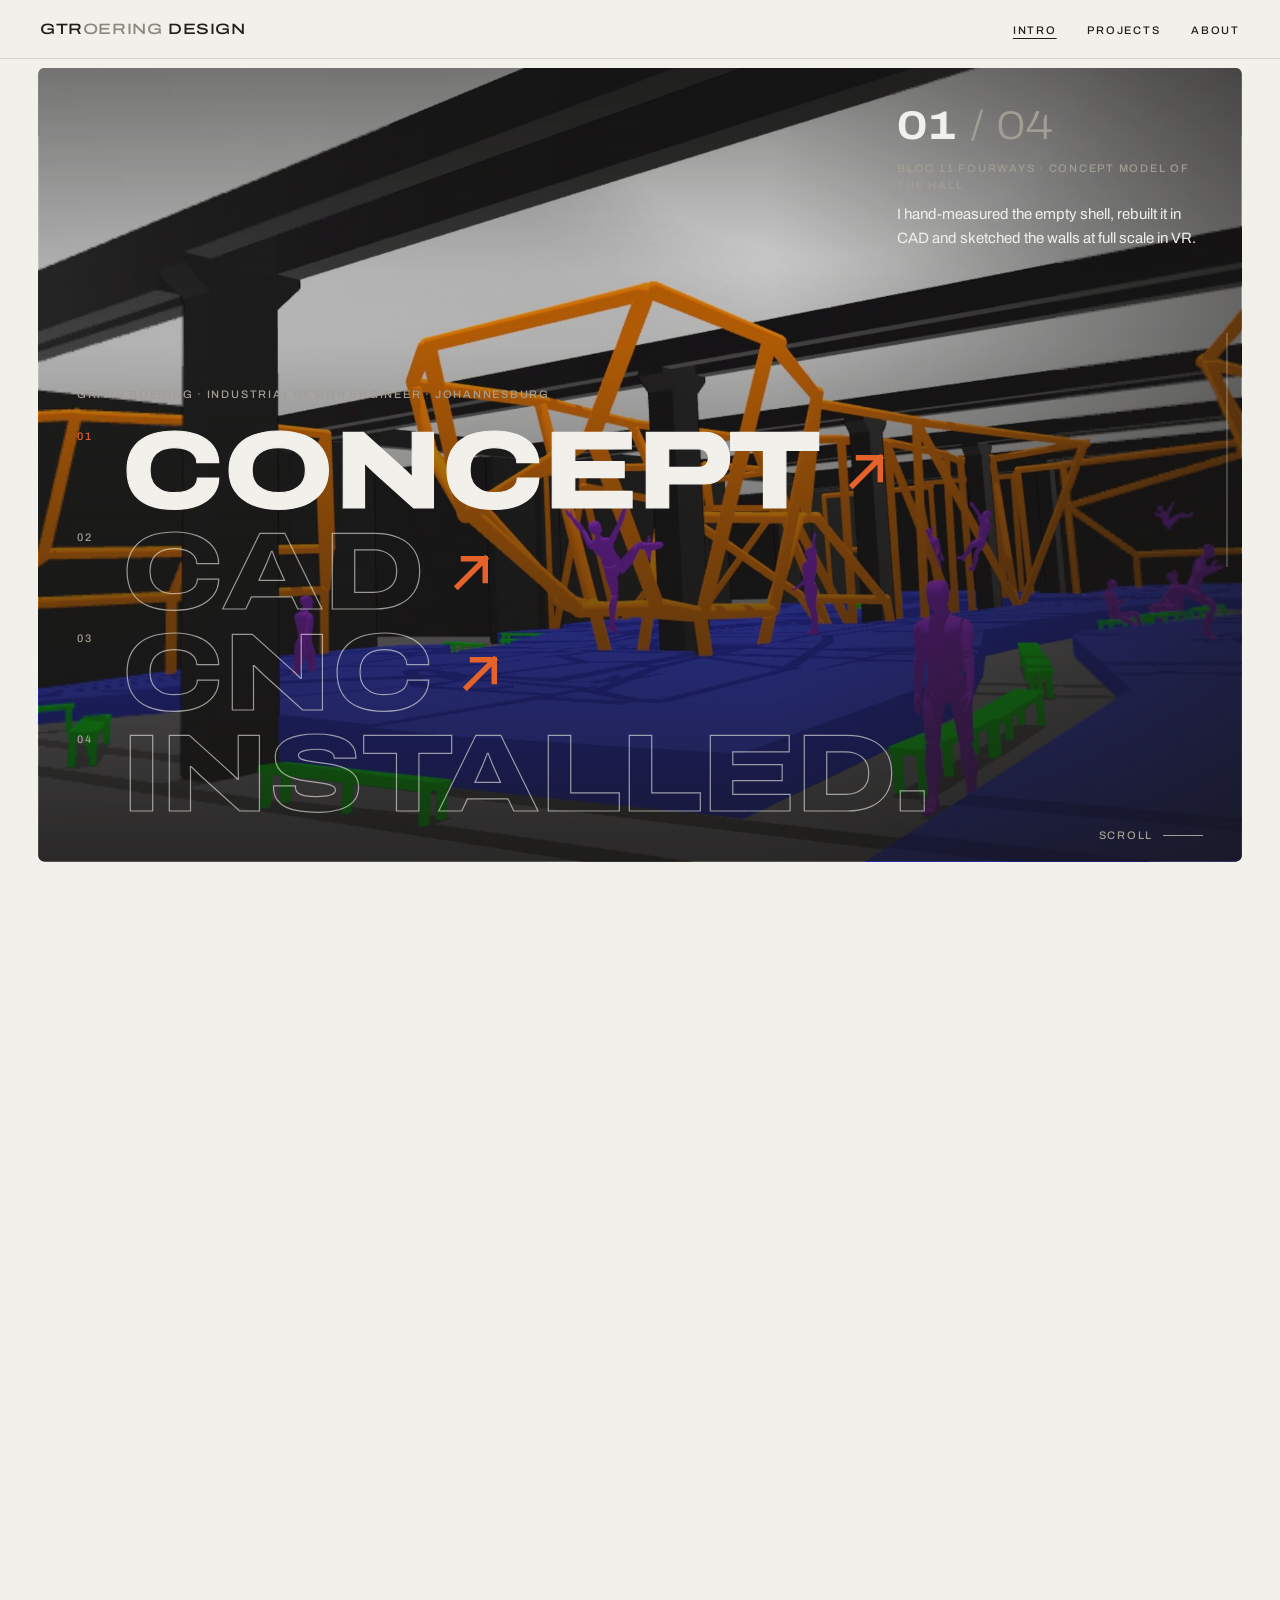
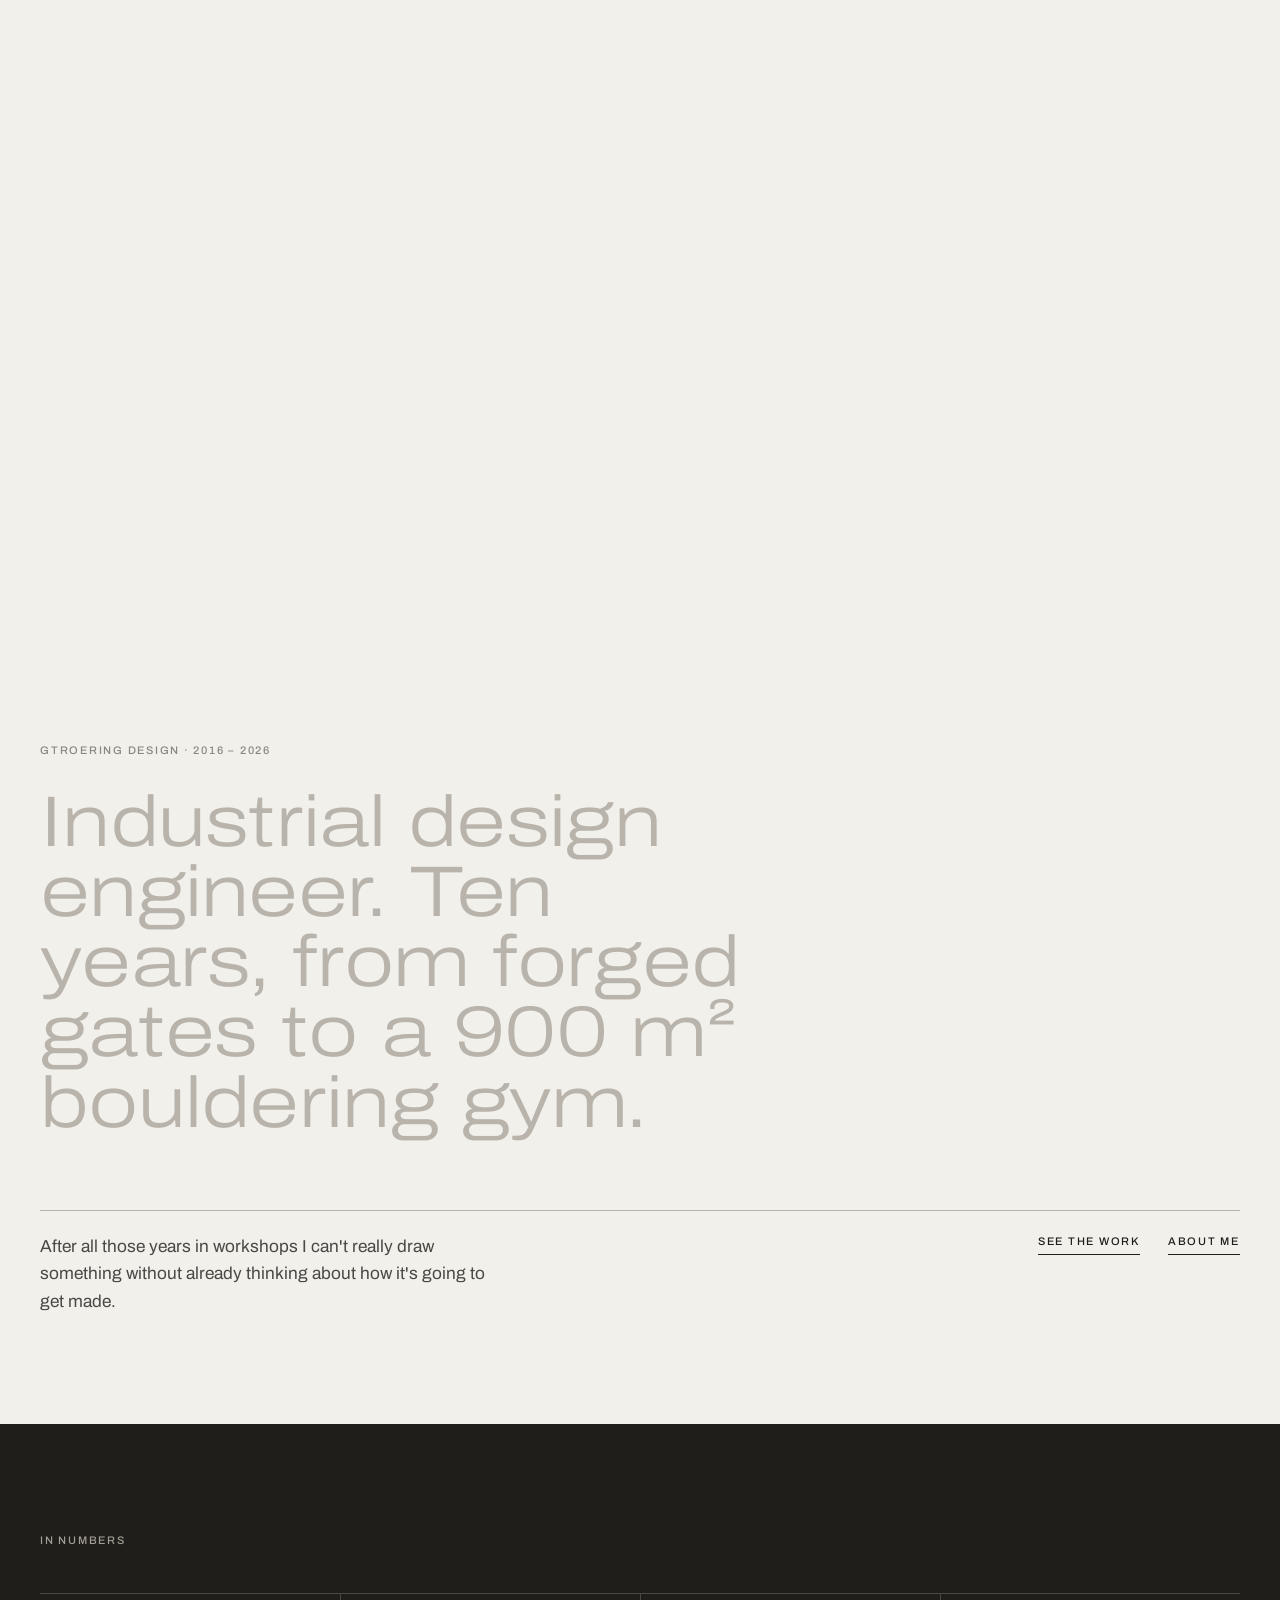
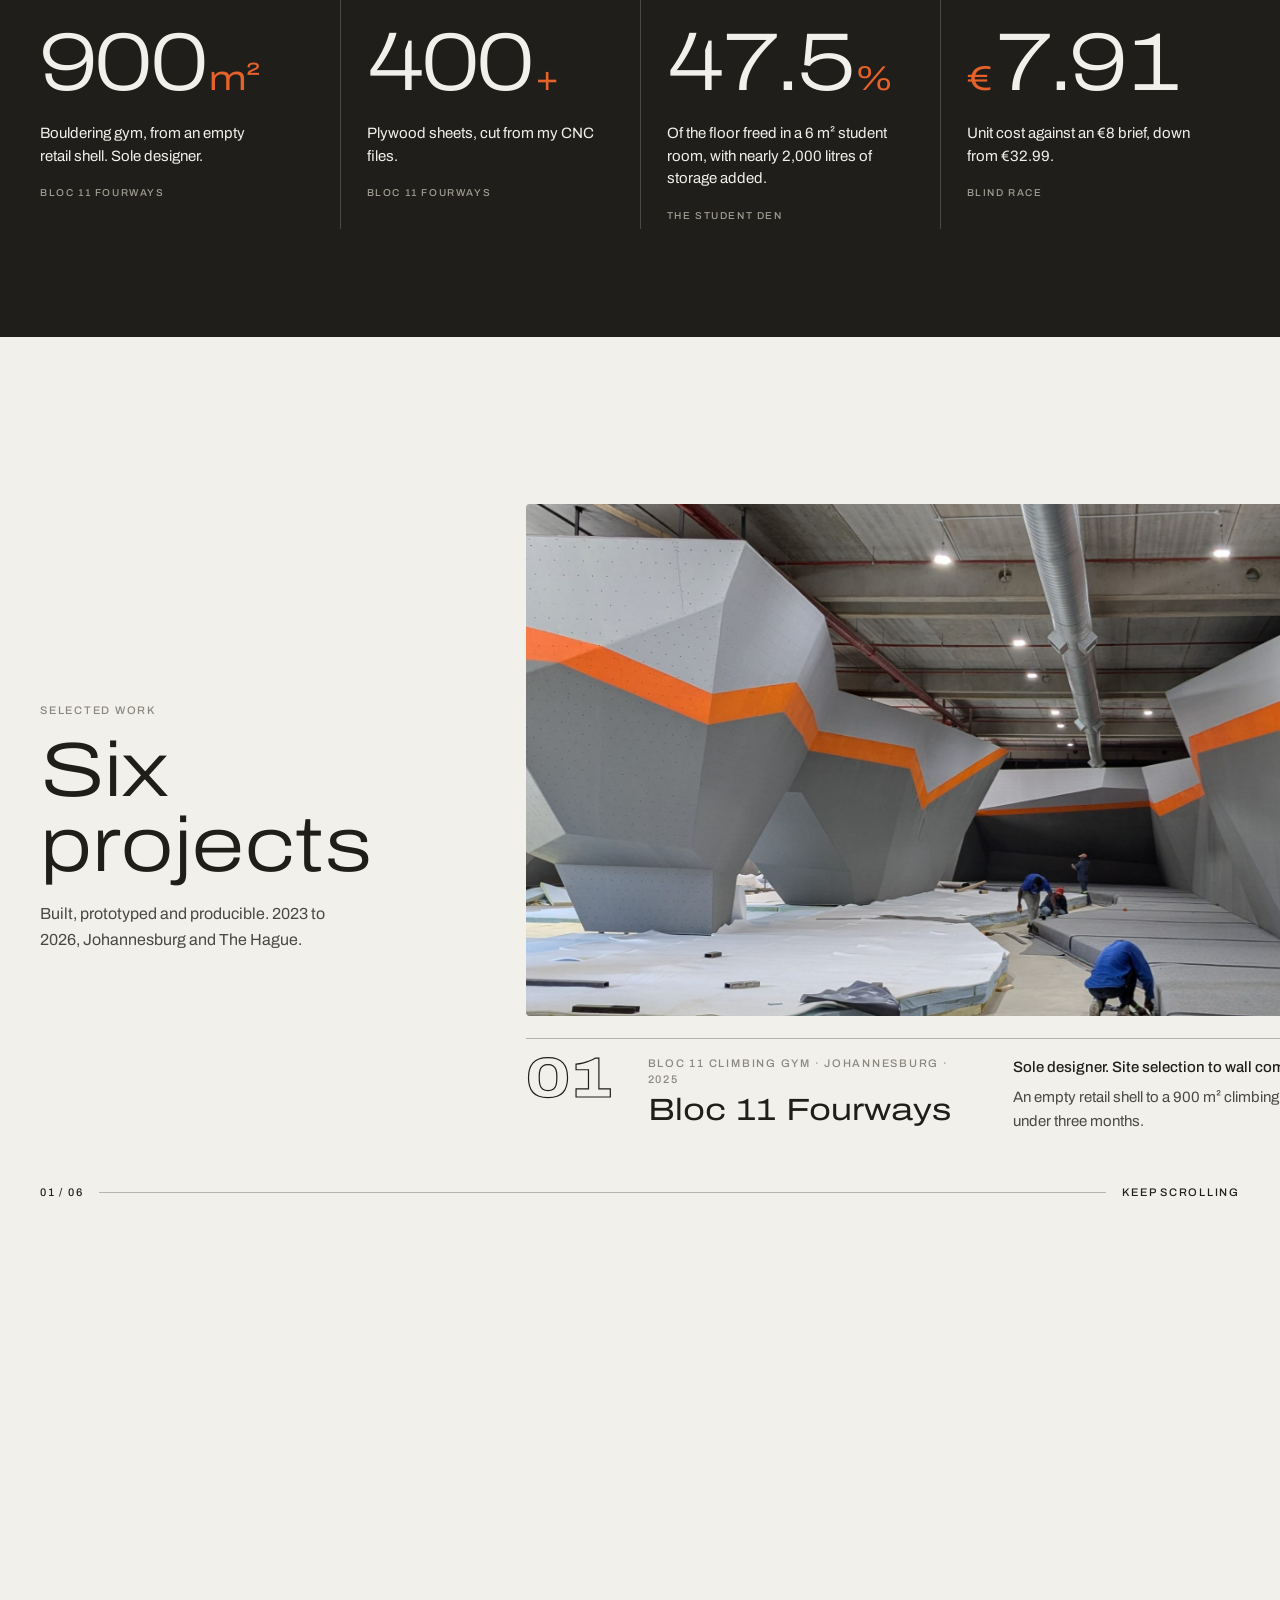
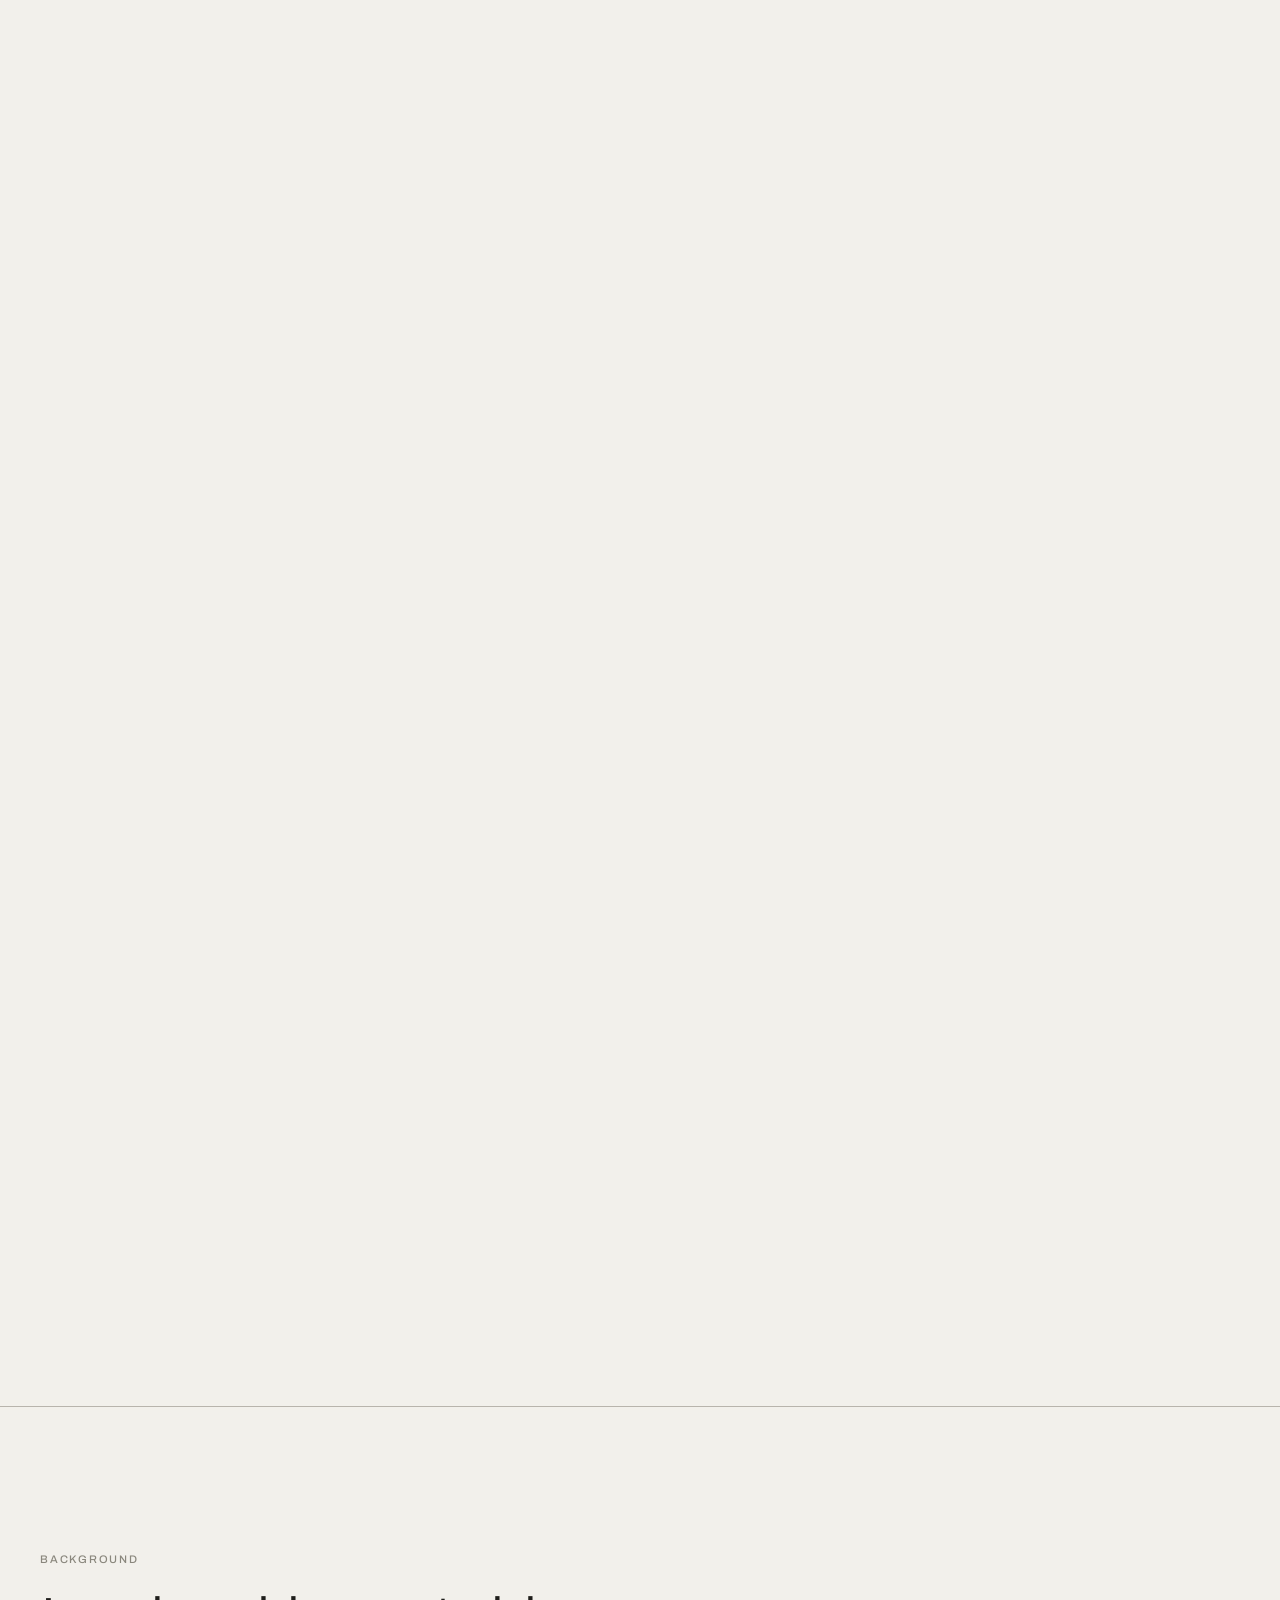
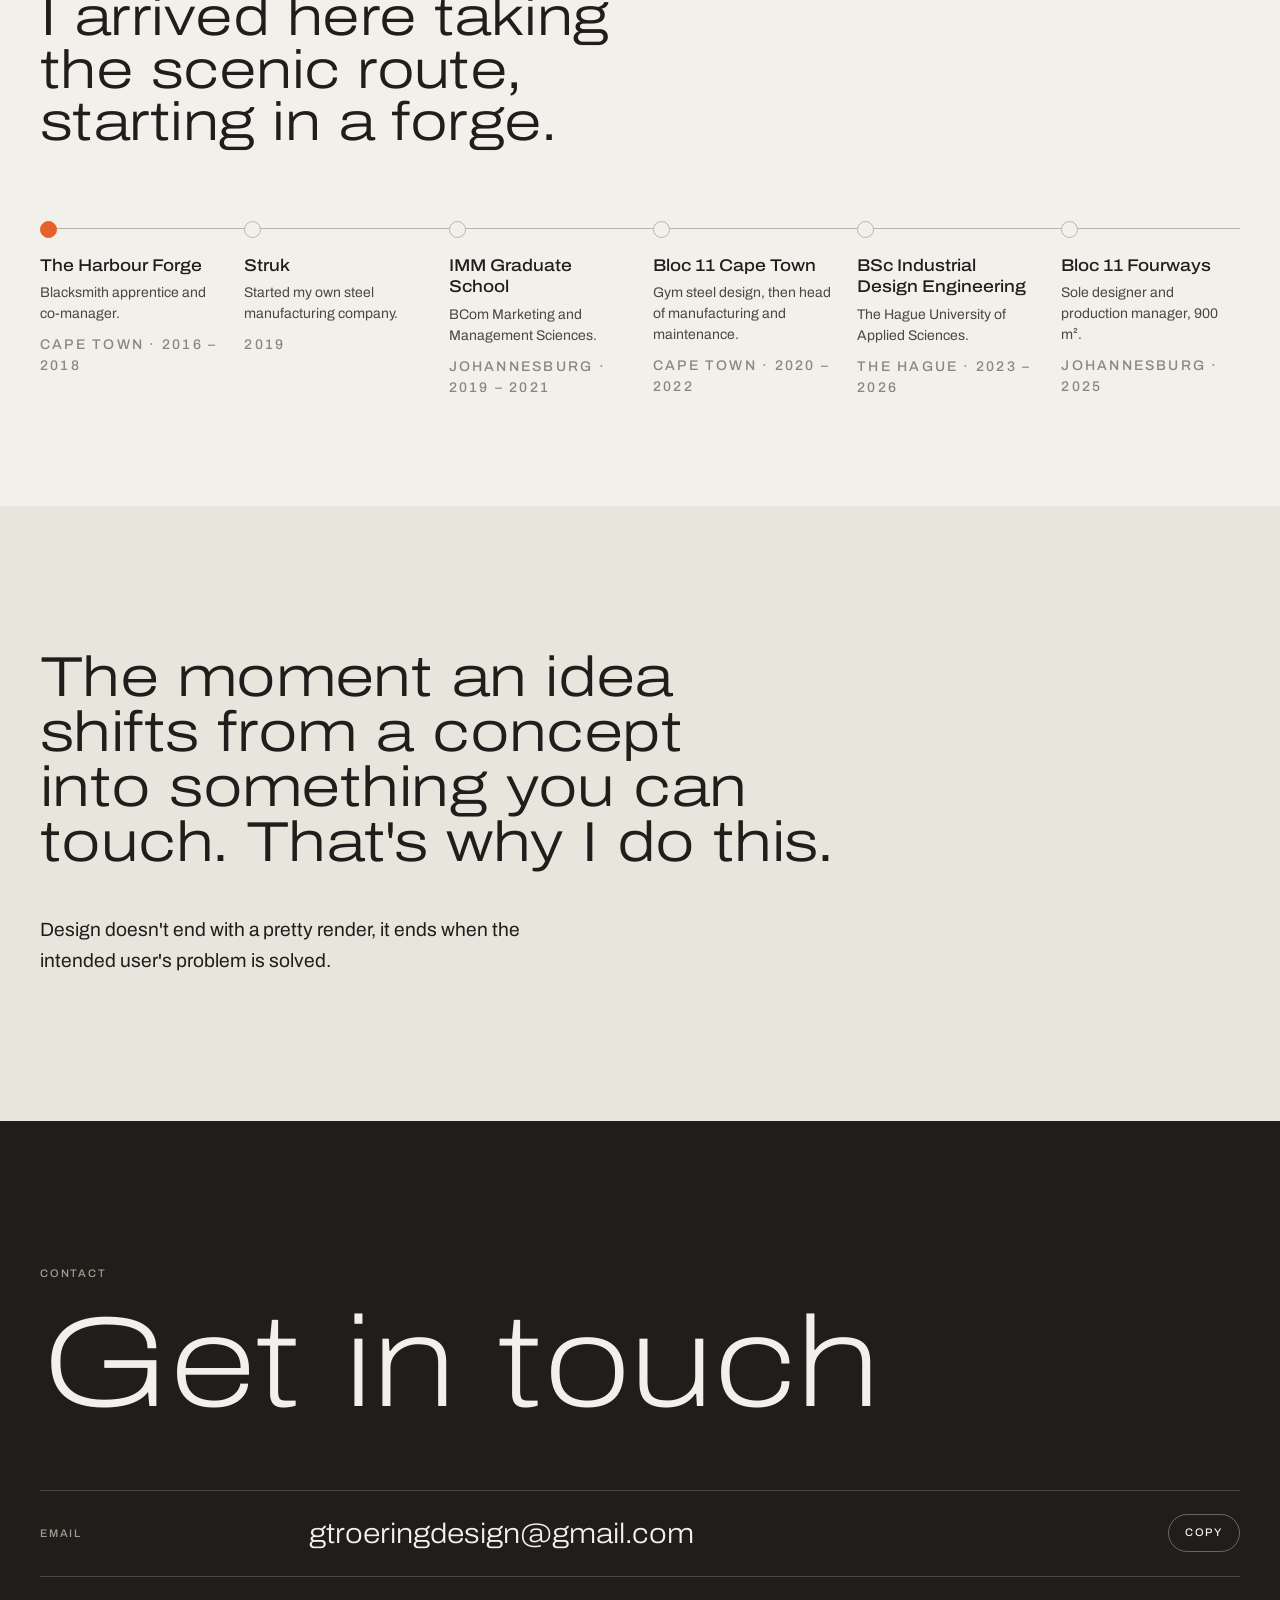
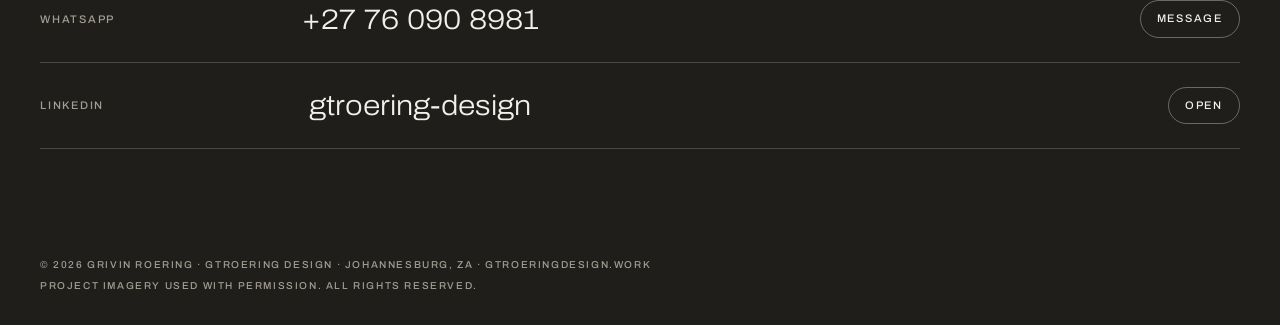
==== commit 9fee3165: "Add files via upload" ====
--- a/index.html
+++ b/index.html
@@ -20,7 +20,7 @@
 <link rel="preconnect" href="https://fonts.googleapis.com">
 <link rel="preconnect" href="https://fonts.gstatic.com" crossorigin>
 <link rel="stylesheet" href="https://fonts.googleapis.com/css2?family=Archivo:wdth,wght@62..125,100..900&display=swap">
-<link rel="stylesheet" href="site.css?v=2">
+<link rel="stylesheet" href="site.css?v=4">
 <style>
   :root { padding-top: env(safe-area-inset-top, 0px); padding-bottom: env(safe-area-inset-bottom, 0px); }
   [hidden] { display: none !important; }
--- a/site.css
+++ b/site.css
@@ -499,7 +499,7 @@
 }
 
 /* Project sections as a sticky image sequence */
-.pstory { display: grid; grid-template-columns: minmax(0, 1.05fr) minmax(0, 0.95fr); gap: clamp(28px, 5vw, 88px); padding-block: 8px clamp(32px, 6vh, 72px); }
+.pstory { display: grid; grid-template-columns: minmax(0, 1.45fr) minmax(0, 0.9fr); gap: clamp(28px, 4vw, 64px); padding-block: 8px clamp(32px, 6vh, 72px); }
 .pstory.flip .pstory-media { order: 2; }
 .pstory-sticky { position: sticky; top: 104px; height: calc(100vh - 128px); height: calc(100svh - 128px); display: flex; flex-direction: column; justify-content: center; gap: 12px; }
 .pstory-top { display: flex; justify-content: space-between; align-items: center; gap: 16px; }
@@ -509,7 +509,7 @@
 .pstory-dots span { display: flex; gap: 3px; }
 .pstory-dots i { display: block; width: 16px; height: 2px; background: var(--rule); transition: background 0.3s; }
 .pstory-dots i.on { background: var(--ink); }
-.pstory-frame { position: relative; width: 100%; aspect-ratio: 5 / 4; max-height: calc(100svh - 220px); overflow: hidden; border-radius: 4px; background: var(--panel); }
+.pstory-frame { position: relative; width: 100%; aspect-ratio: 3 / 2; max-height: calc(100svh - 220px); overflow: hidden; border-radius: 4px; background: var(--panel); }
 .pstory-frame .pf { position: absolute; inset: 0; width: 100%; height: 100%; object-fit: contain; padding: clamp(10px, 1.6vw, 24px);
   opacity: 0; transform: scale(1.035); transition: opacity 0.55s ease, transform 0.9s cubic-bezier(.2,.7,.2,1); }
 .pstory-frame .pf.photo { object-fit: cover; padding: 0; }
@@ -527,7 +527,7 @@
   .pch-figs { display: flex; gap: 10px; overflow-x: auto; scroll-snap-type: x mandatory; margin: 0 0 18px; padding-bottom: 6px; }
   .pch-fig { flex: 0 0 100%; margin: 0; scroll-snap-align: start; }
   .pch-figs:has(.pch-fig + .pch-fig) .pch-fig { flex-basis: 86%; }
-  .pch-fig div { aspect-ratio: 4 / 3; overflow: hidden; border-radius: 4px; background: var(--panel); }
+  .pch-fig div { aspect-ratio: 3 / 2; overflow: hidden; border-radius: 4px; background: var(--panel); }
   .pch-fig img { width: 100%; height: 100%; object-fit: cover; }
   .pch-fig.plan img { object-fit: contain; padding: 10px; }
   .pch-fig .label { margin-top: 10px; }
@@ -541,7 +541,7 @@
   .pstory.pinned { position: relative; padding: 0; display: block; }
   .pstory.pinned .pstory-stage {
     position: sticky; top: 0; height: 100vh; height: 100svh; padding-block: 104px 24px;
-    display: grid; grid-template-columns: minmax(0, 1.05fr) minmax(0, 0.95fr); gap: clamp(28px, 5vw, 88px); align-items: center;
+    display: grid; grid-template-columns: minmax(0, 1.45fr) minmax(0, 0.9fr); gap: clamp(28px, 4vw, 64px); align-items: center;
   }
   .pstory.pinned.flip .pstory-media { order: 2; }
   .pstory.pinned .pstory-sticky { position: static; height: auto; }
@@ -604,3 +604,17 @@
   .pch-figs.mrow .pch-fig img { object-fit: cover; padding: 0; }
   .pch-figs.mrow .pch-fig .yt, .pch-figs.mrow .pch-fig iframe { width: 100%; height: 100%; }
 }
+
+/* Outlined numbers: render on their own layer so Windows draws the outline with smooth
+   greyscale edges instead of ClearType colour fringes */
+.proj-num, .card-num, .steps li { will-change: transform; -webkit-font-smoothing: antialiased; -moz-osx-font-smoothing: grayscale; }
+.proj-num { -webkit-text-stroke-width: 2px; }
+
+/* Wider media column; flipped sections mirror the column widths */
+.pstory.flip { grid-template-columns: minmax(0, 0.9fr) minmax(0, 1.45fr); }
+@media (min-width: 900px) {
+  .pstory.pinned.flip .pstory-stage { grid-template-columns: minmax(0, 0.9fr) minmax(0, 1.45fr); }
+}
+@media (max-width: 899px) {
+  .pstory.flip { grid-template-columns: minmax(0, 1fr); }
+}
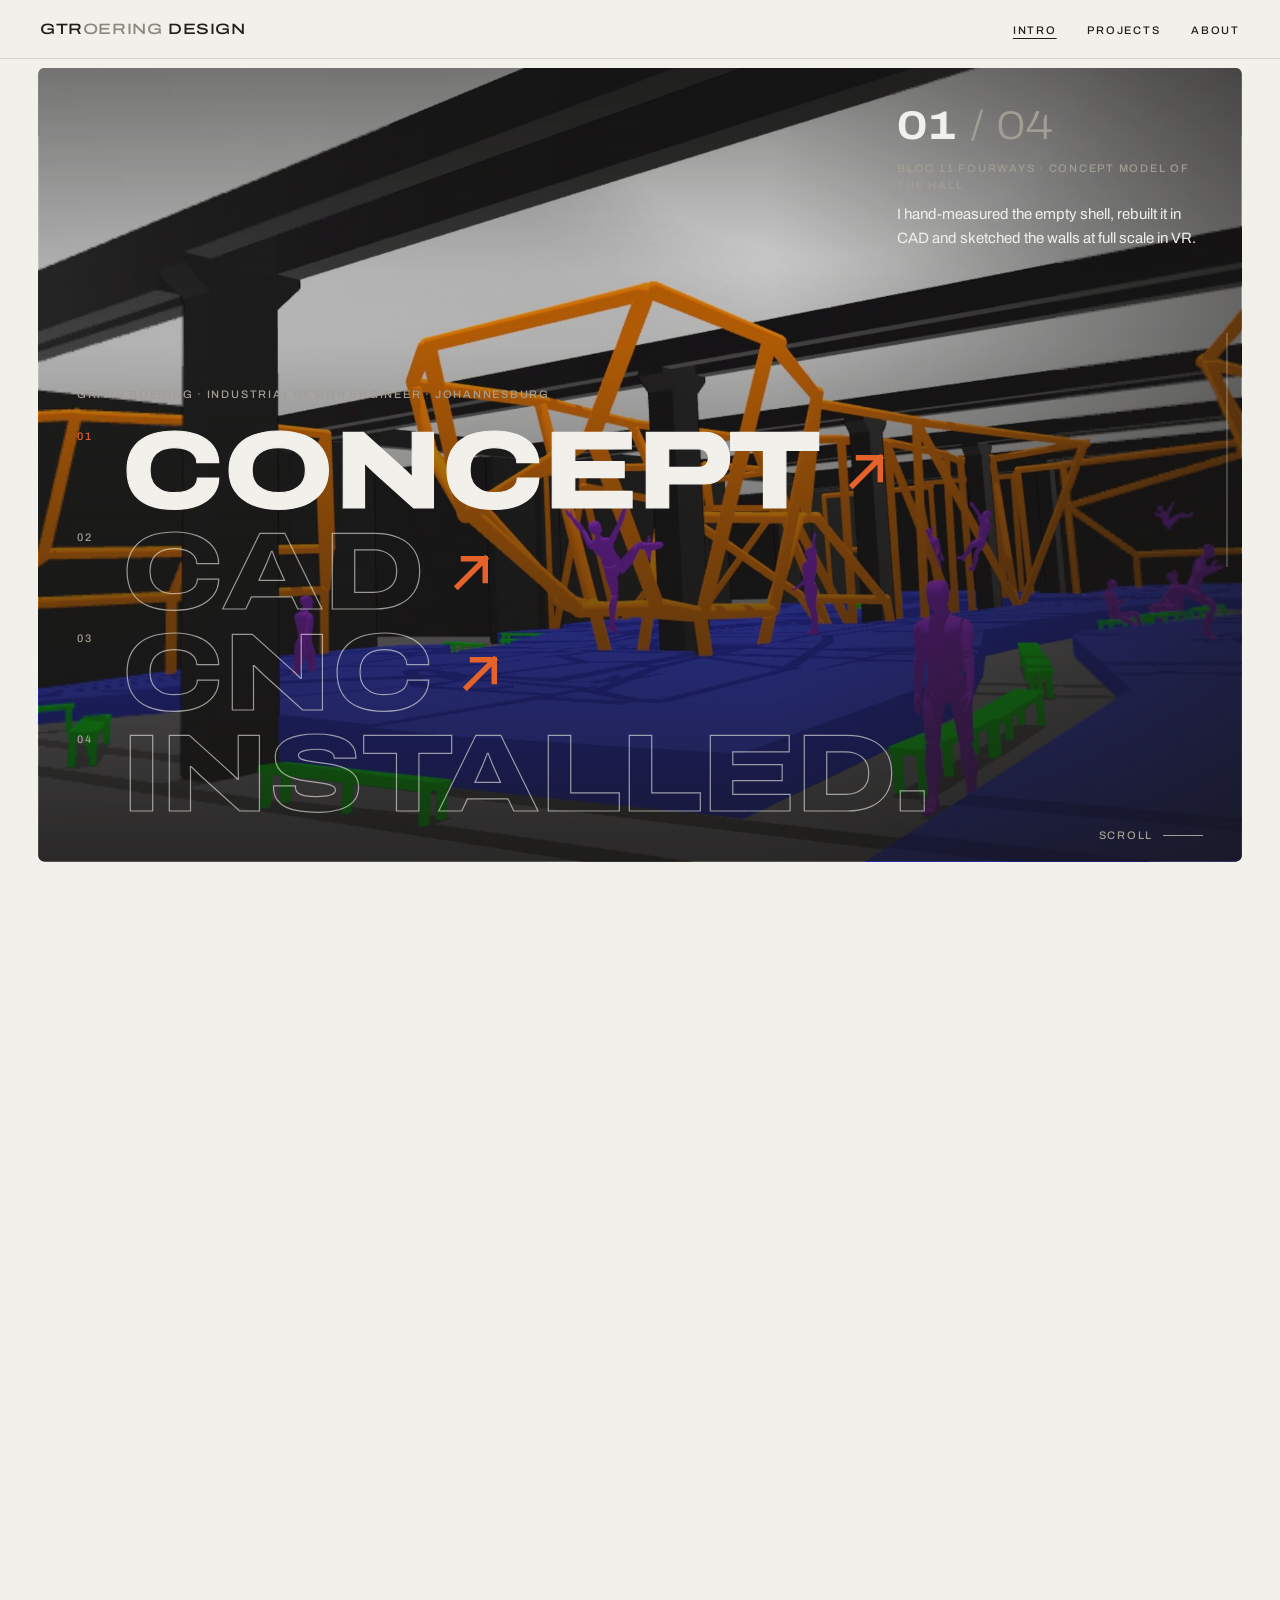
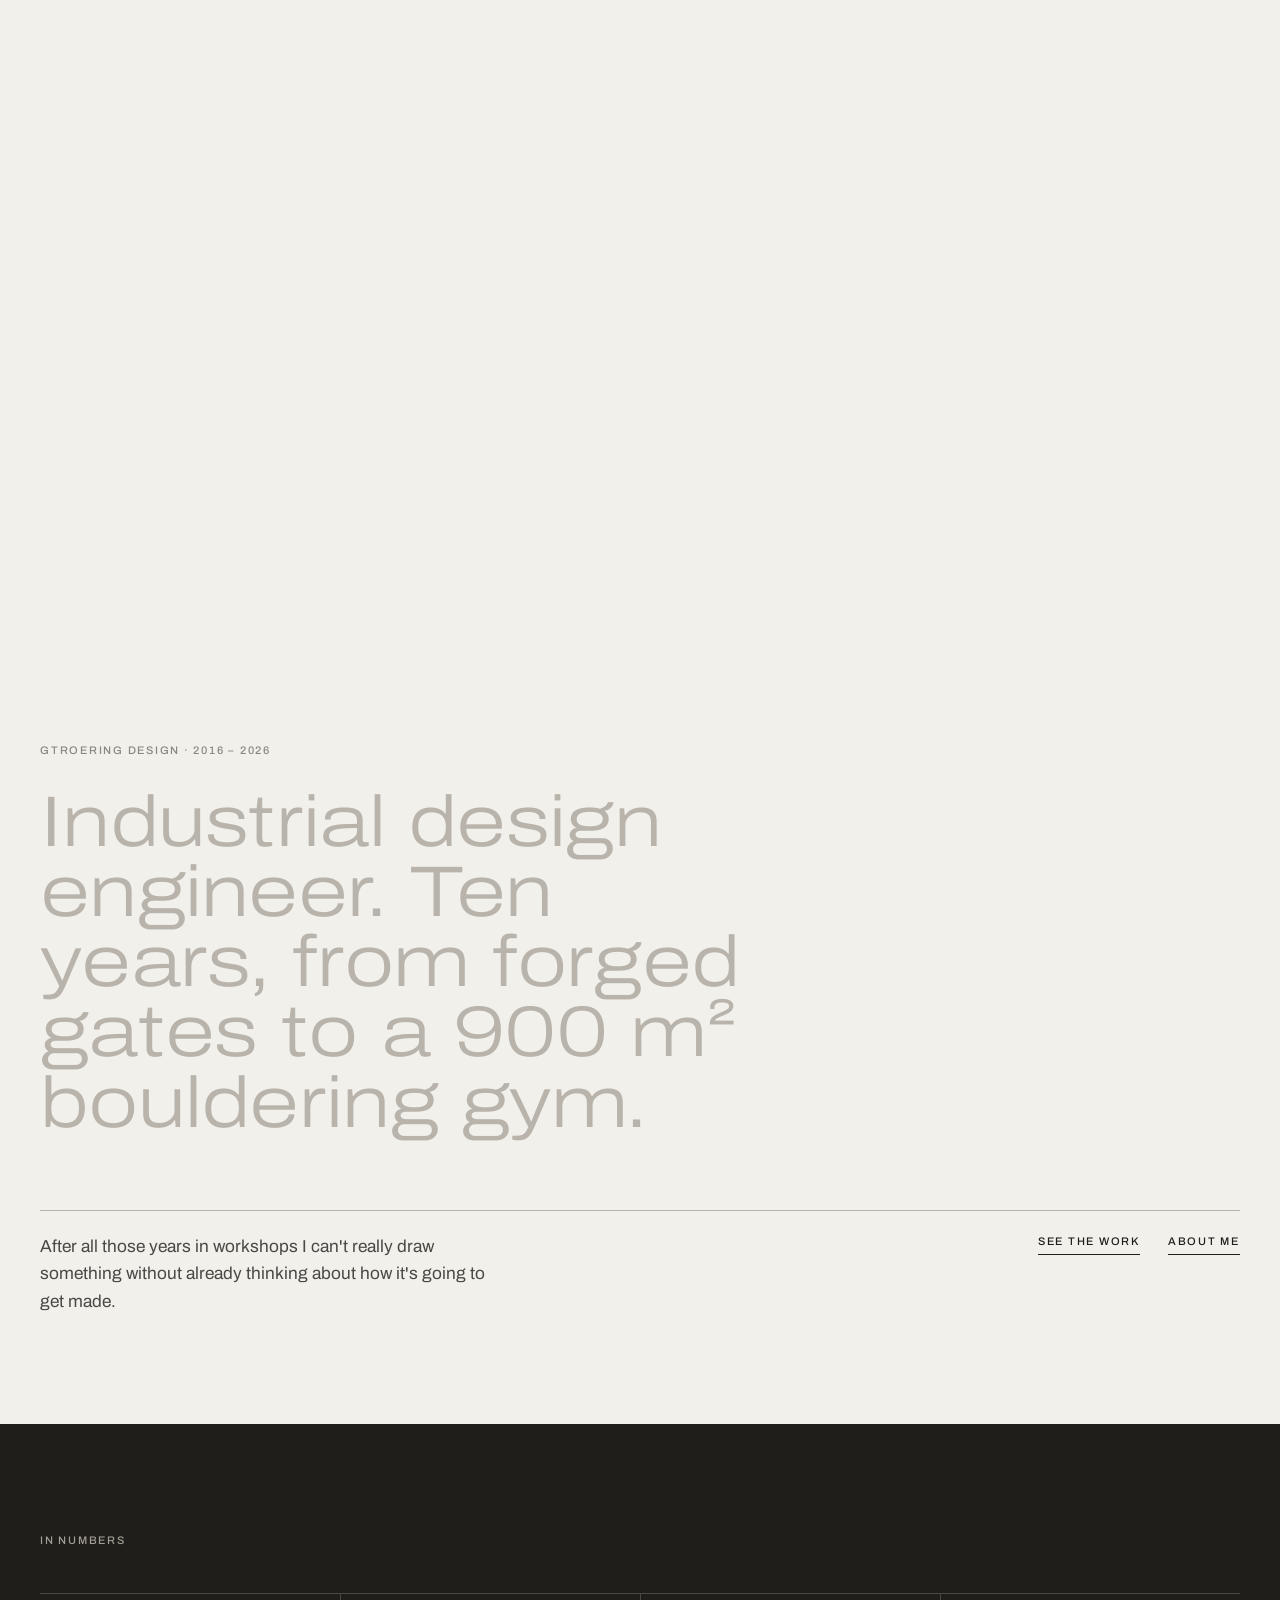
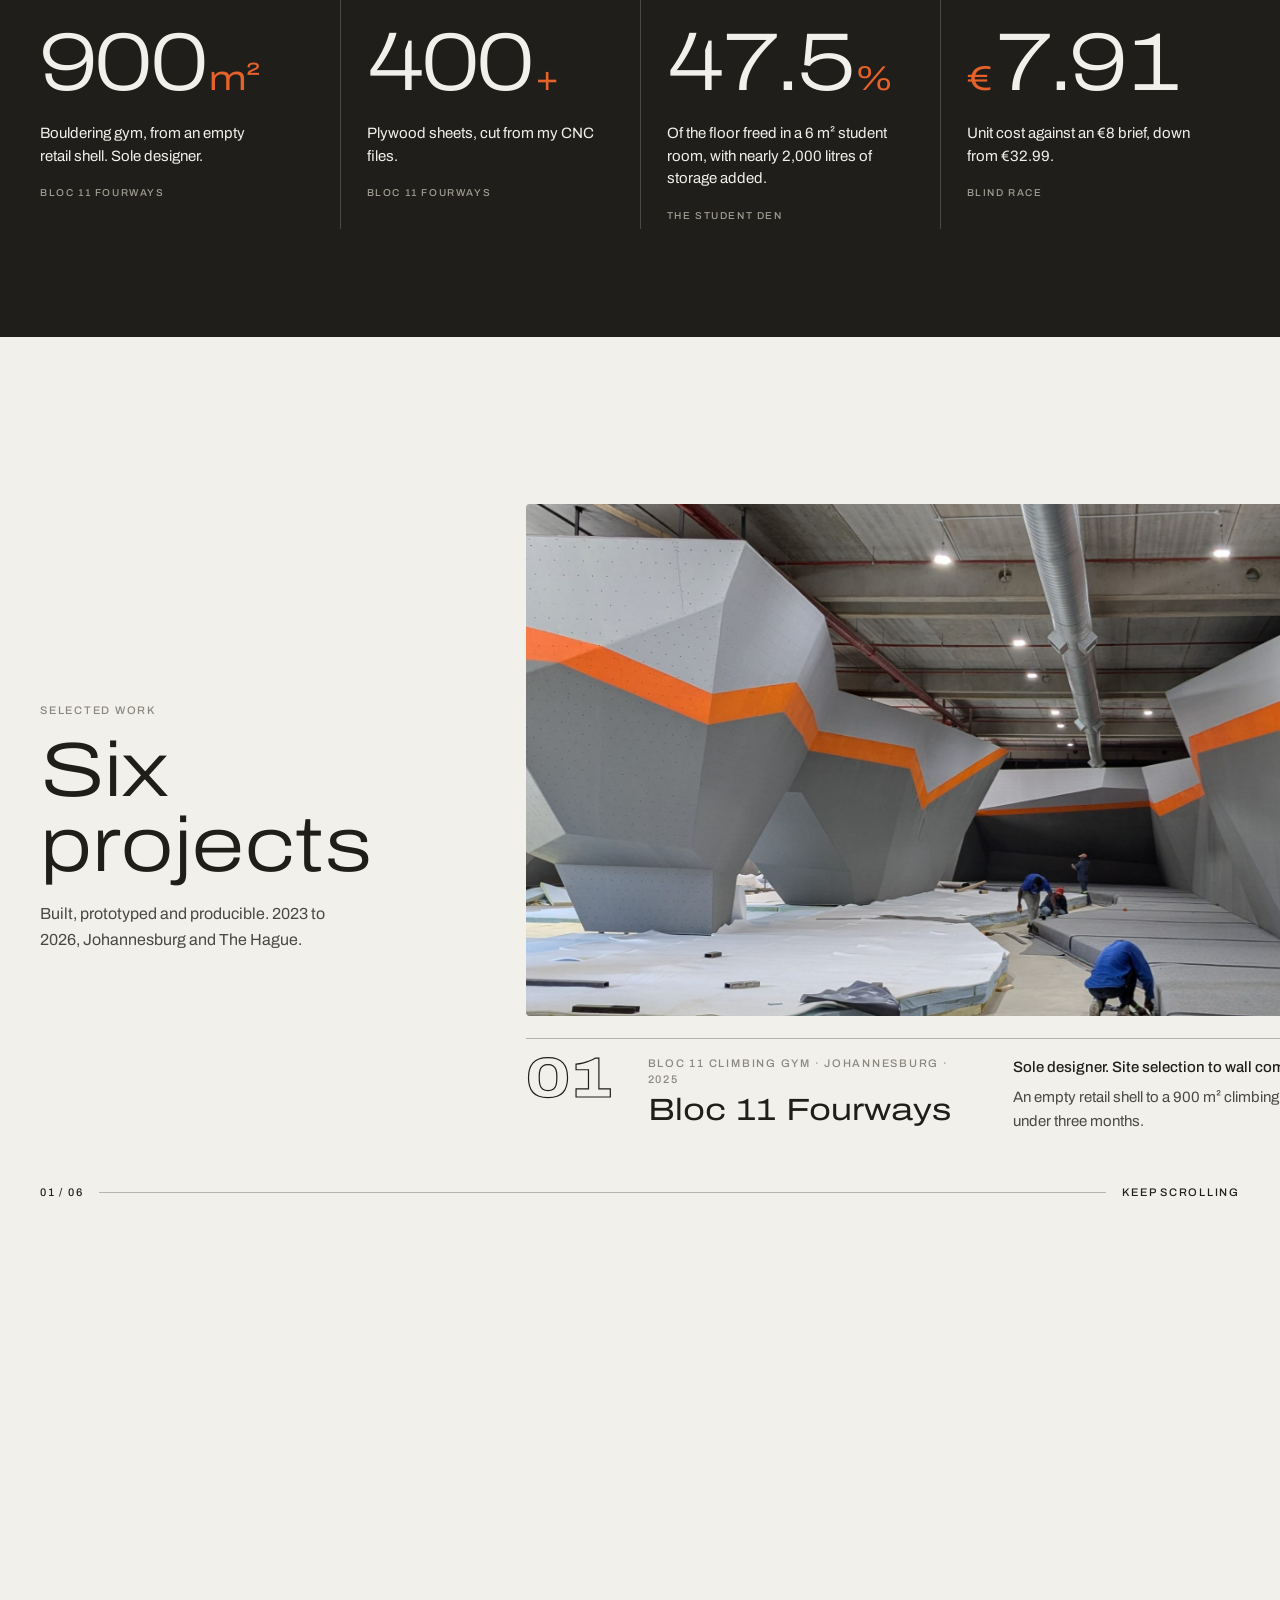
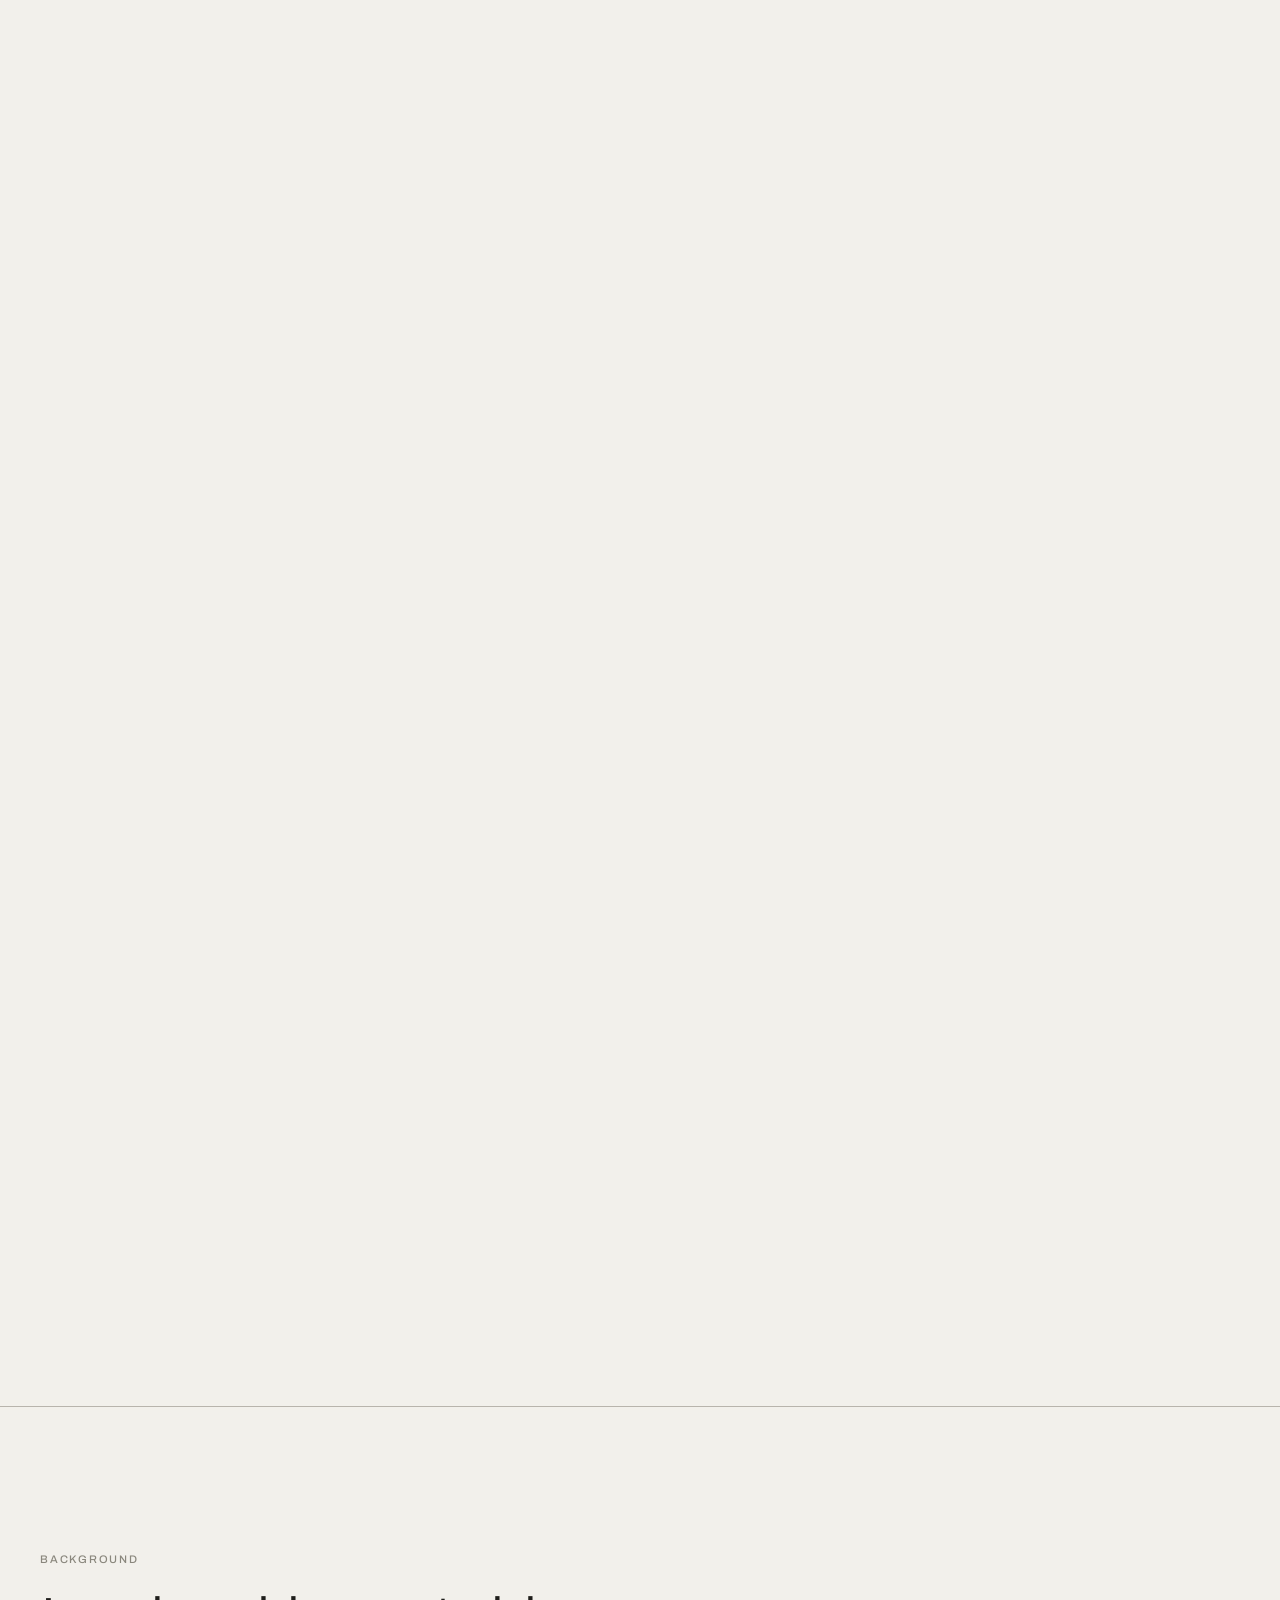
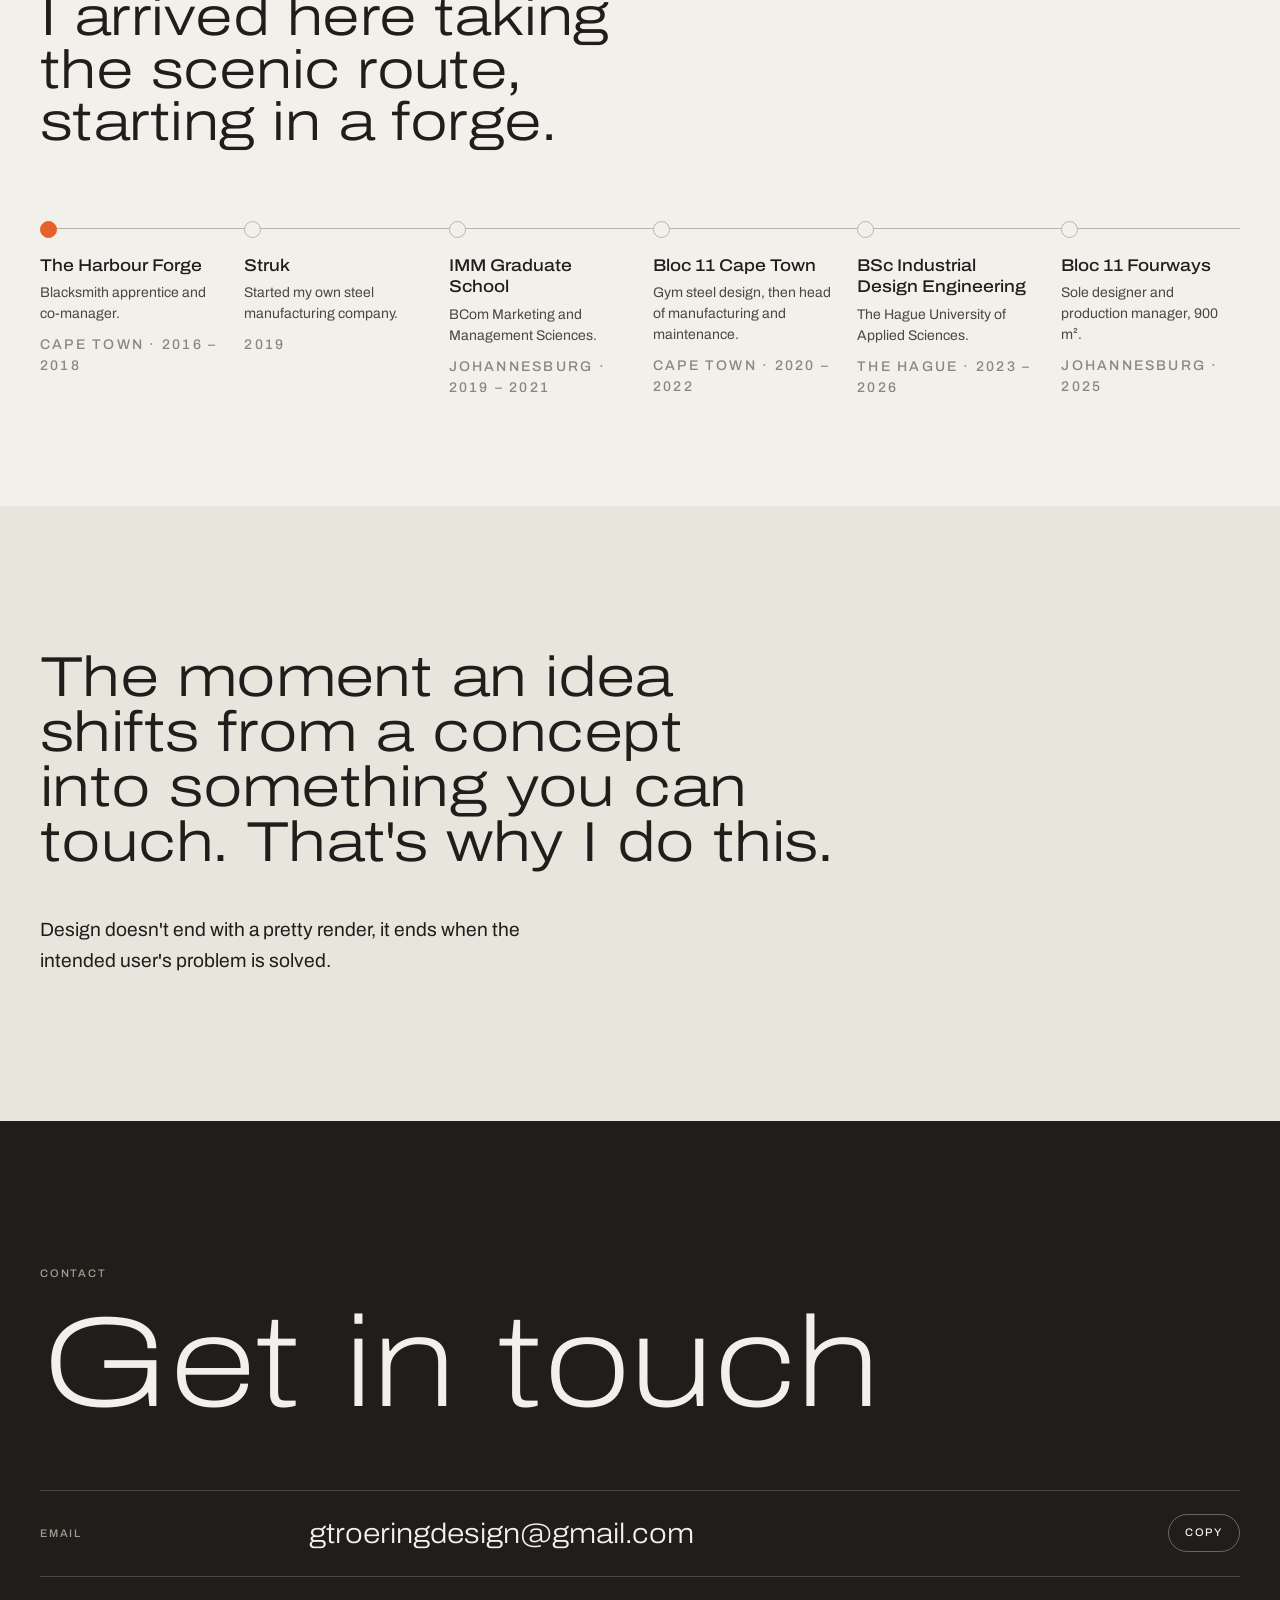
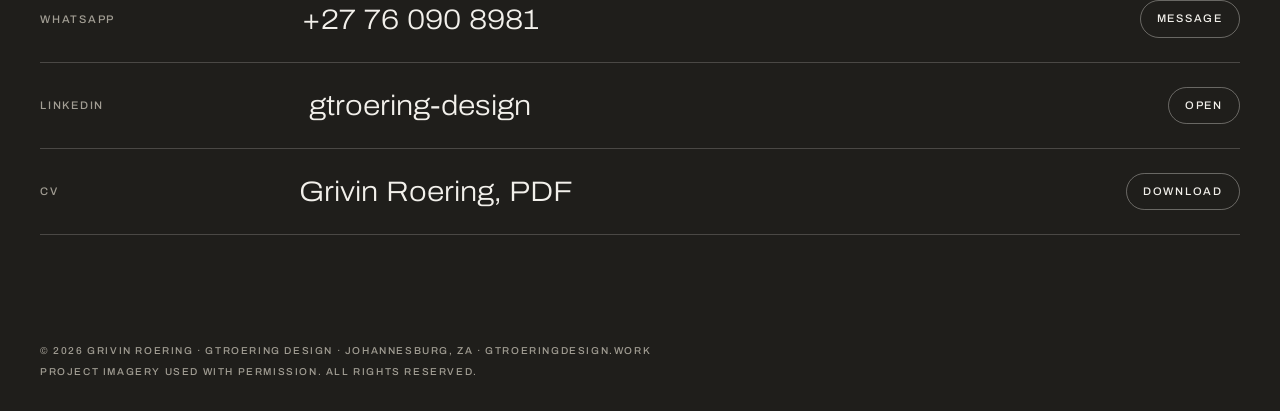
==== commit 069ca267: "Add files via upload" ====
--- a/index.html
+++ b/index.html
@@ -20,7 +20,7 @@
 <link rel="preconnect" href="https://fonts.googleapis.com">
 <link rel="preconnect" href="https://fonts.gstatic.com" crossorigin>
 <link rel="stylesheet" href="https://fonts.googleapis.com/css2?family=Archivo:wdth,wght@62..125,100..900&display=swap">
-<link rel="stylesheet" href="site.css?v=4">
+<link rel="stylesheet" href="site.css?v=8">
 <style>
   :root { padding-top: env(safe-area-inset-top, 0px); padding-bottom: env(safe-area-inset-bottom, 0px); }
   [hidden] { display: none !important; }
@@ -171,7 +171,7 @@
 
         <article class="card">
           <a class="card-media" href="projects.html#fuller" aria-label="FULLER, full project">
-            <img src="img/lead-fuller.jpg" alt="The FULLER drink dispenser prototype on a parquet floor" width="2560" height="1219" loading="lazy">
+            <img src="img/lead-fuller.jpg" alt="The FULLER drink dispenser prototype" width="2560" height="1416" loading="lazy">
           </a>
           <div class="card-body">
             <div class="card-num" aria-hidden="true">04</div>
@@ -267,20 +267,30 @@
     <div class="contact-rows">
       <div class="row">
         <span class="label">Email</span>
-        <span class="val" id="email">gtroeringdesign@gmail.com</span>
+        <span class="val" id="email" data-x="Z3Ryb2VyaW5nZGVzaWduQGdtYWlsLmNvbQ=="></span>
         <button type="button" id="copyEmail">Copy</button>
       </div>
       <div class="row">
         <span class="label">WhatsApp</span>
-        <span class="val">+27 76 090 8981</span>
-        <a class="go" href="https://wa.me/27760908981">Message</a>
+        <span class="val" data-x="KzI3IDc2IDA5MCA4OTgx"></span>
+        <a class="go" href="#" data-wa="Mjc3NjA5MDg5ODE=">Message</a>
       </div>
       <div class="row">
         <span class="label">LinkedIn</span>
         <span class="val">gtroering-design</span>
         <a class="go" href="https://www.linkedin.com/in/gtroering-design">Open</a>
       </div>
-    </div>
+      <div class="row">
+        <span class="label">CV</span>
+        <span class="val">Grivin Roering, PDF</span>
+        <a class="go" href="Grivin-Roering-CV.pdf" download>Download</a>
+      </div>
+    </div>
+    <script>
+      /* Email and number are stored encoded so simple scrapers reading the page code miss them */
+      document.querySelectorAll('[data-x]').forEach(e => e.textContent = atob(e.dataset.x));
+      document.querySelectorAll('[data-wa]').forEach(a => a.href = 'https://wa.me/' + atob(a.dataset.wa));
+    </script>
     <div class="foot">
       <p class="label">© 2026 Grivin Roering · GTRoering Design · Johannesburg, ZA · gtroeringdesign.work</p>
       <p class="label">Project imagery used with permission. All rights reserved.</p>
@@ -385,7 +395,7 @@
   const wide = matchMedia('(min-width: 900px)');
   let pinned = false, dist = 0;
   function layoutWork() {
-    pinned = wide.matches && !reduce;
+    pinned = !reduce;
     work.classList.toggle('is-pinned', pinned);
     if (!pinned) { work.style.height = ''; track.style.transform = ''; return; }
     // Stop when the last panel's right edge sits one gutter in from the screen edge.
--- a/site.css
+++ b/site.css
@@ -618,3 +618,71 @@
 @media (max-width: 899px) {
   .pstory.flip { grid-template-columns: minmax(0, 1fr); }
 }
+
+/* About hero: portrait never taller than the screen, so the name and lead stay in view */
+.about-hero-grid { align-items: center; }
+.portrait-wrap { justify-self: end; width: min(100%, calc((100svh - 260px) * 0.8)); }
+@media (max-width: 899px) { .portrait-wrap { justify-self: start; width: 100%; } }
+
+/* About story: the frame takes the shape of each image (sized by script) */
+@media (min-width: 900px) {
+  .story-frame { flex: none; max-height: none; background: var(--panel);
+    transition: width 0.7s cubic-bezier(.2,.7,.2,1), height 0.7s cubic-bezier(.2,.7,.2,1); }
+  .story-frame img, .story-frame img.fit { object-fit: cover; background: none; }
+}
+@media (max-width: 899px) {
+  .chapter-fig div { aspect-ratio: auto; }
+  .chapter-fig img, .chapter-fig img.fit { height: auto; object-fit: initial; }
+}
+@media (prefers-reduced-motion: reduce) { .story-frame { transition: none; } }
+
+/* Project sections: the frame takes the shape of each image (sized by script) */
+@media (min-width: 900px) {
+  .pstory.pinned .pstory-frame { aspect-ratio: auto; max-height: none;
+    transition: width 0.85s cubic-bezier(.7, 0, .2, 1), height 0.85s cubic-bezier(.7, 0, .2, 1); }
+  .pstory.pinned.flip .pstory-frame { margin-left: auto; }
+  .pstory.pinned .pstory-frame .pf.plan { padding: 0; }
+  .pstory.pinned .pstory-frame .pf.photo > img, .pstory.pinned .pstory-frame .pf.plan > img { object-fit: cover; }
+  .pstory.pinned .pstory-frame .pf.mrow { padding: clamp(10px, 1.2vw, 18px); }
+}
+@media (max-width: 899px) {
+  .pch-fig div { aspect-ratio: var(--ar, 3 / 2); max-height: 70vh; }
+  .pch-fig img, .pch-fig.plan img { object-fit: cover; padding: 0; }
+  .pch-figs.mrow .pch-fig div { max-height: none; }
+}
+@media (prefers-reduced-motion: reduce) { .pstory.pinned .pstory-frame { transition: none; } }
+
+/* Download CV button (About intro) */
+.cv-btn { display: inline-block; margin-top: clamp(24px, 4vh, 36px); font-size: 12px; font-weight: 500; letter-spacing: 0.16em; text-transform: uppercase;
+  color: var(--ink); text-decoration: none; border: 1px solid var(--ink); border-radius: 999px; padding: 12px 20px; transition: background 0.25s, color 0.25s, border-color 0.25s; }
+.cv-btn:hover { background: var(--signal); border-color: var(--signal); color: #fff; }
+
+/* Phone scroll motion (classes added by mobile-motion.js, so nothing hides without it) */
+@media (max-width: 899px) {
+  .m-anim .pch-fig > div, .m-anim .chapter-fig > div {
+    clip-path: inset(0 100% 0 0); transition: clip-path 0.95s cubic-bezier(.7, 0, .2, 1); }
+  .m-anim .pch-fig > div img, .m-anim .chapter-fig > div img { transform: scale(1.08); transition: transform 1.3s cubic-bezier(.2, .7, .2, 1); }
+  .m-anim .pch-fig.m-in > div, .m-anim .chapter-fig.m-in > div { clip-path: inset(0); }
+  .m-anim .pch-fig.m-in > div img, .m-anim .chapter-fig.m-in > div img { transform: none; }
+  .m-anim .pch-fig figcaption, .m-anim .chapter-fig figcaption { opacity: 0; transition: opacity 0.6s ease 0.5s; }
+  .m-anim .m-in figcaption { opacity: 1; }
+
+  .m-anim .uffb-body p, .m-anim .uffb-head, .m-anim .chapter .label, .m-anim .chapter p.t {
+    opacity: 0; transform: translateY(18px); transition: opacity 0.7s ease, transform 0.8s cubic-bezier(.2, .7, .2, 1); }
+  .m-anim .m-in.uffb-head, .m-anim .uffb-body p.m-in, .m-anim .chapter .label.m-in, .m-anim .chapter p.t.m-in { opacity: 1; transform: none; }
+  .uffb-head.m-in::after { transform: none; }
+
+  .m-anim .proj-open .proj-num, .m-anim .proj-open h2 { font-stretch: 62%; transition: font-stretch 1.2s cubic-bezier(.2, .7, .2, 1); }
+  .m-anim .proj-open.m-in .proj-num, .m-anim .proj-open.m-in h2 { font-stretch: 125%; }
+}
+
+/* Intro project cards slide sideways on phones too */
+@media (max-width: 899px) {
+  .work.is-pinned .work-track { padding-top: 48px; gap: 20px; }
+  .work.is-pinned .work-intro { width: 78vw; }
+  .work.is-pinned .card { width: 84vw; }
+  .work.is-pinned .work-outro { width: 78vw; }
+  .work.is-pinned .card-body { grid-template-columns: auto minmax(0, 1fr); gap: 8px 14px; }
+  .work.is-pinned .card .usp { display: none; }
+  .work.is-pinned .work-progress { left: 16px; right: 16px; }
+}
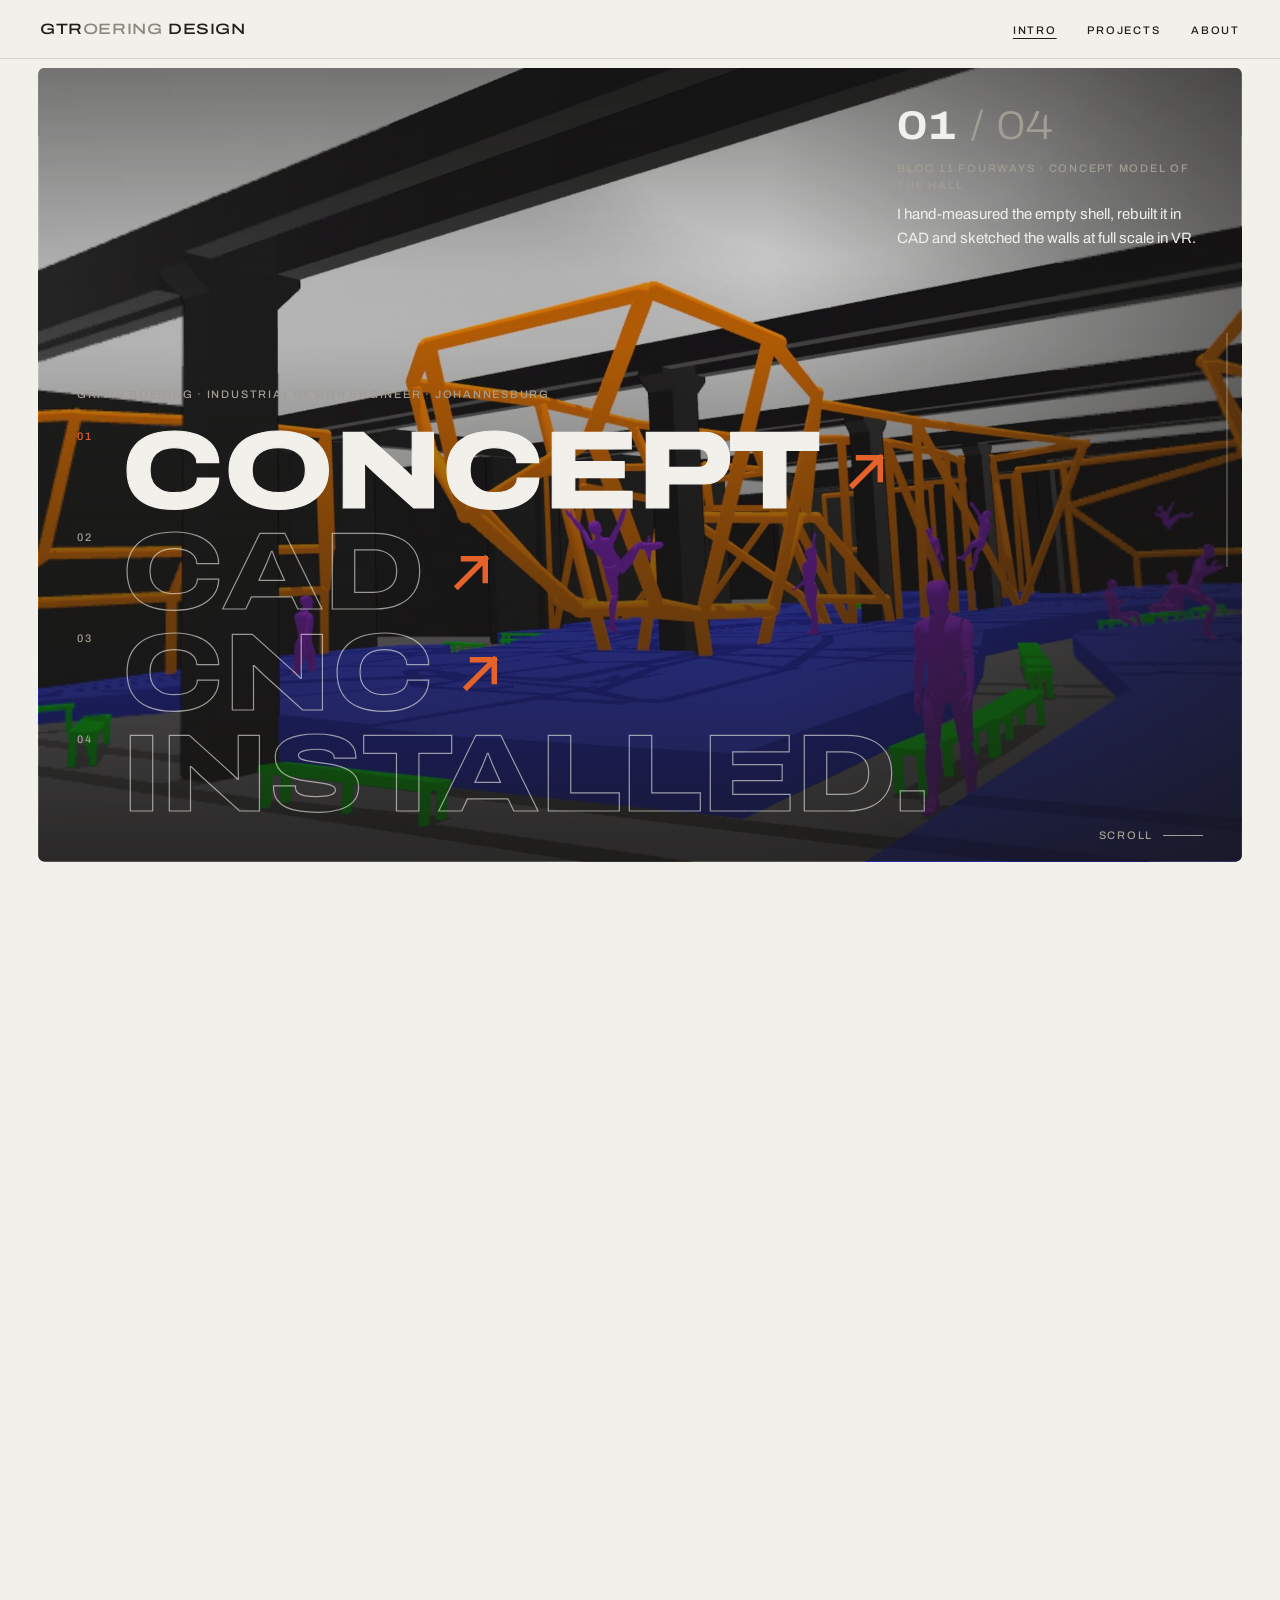
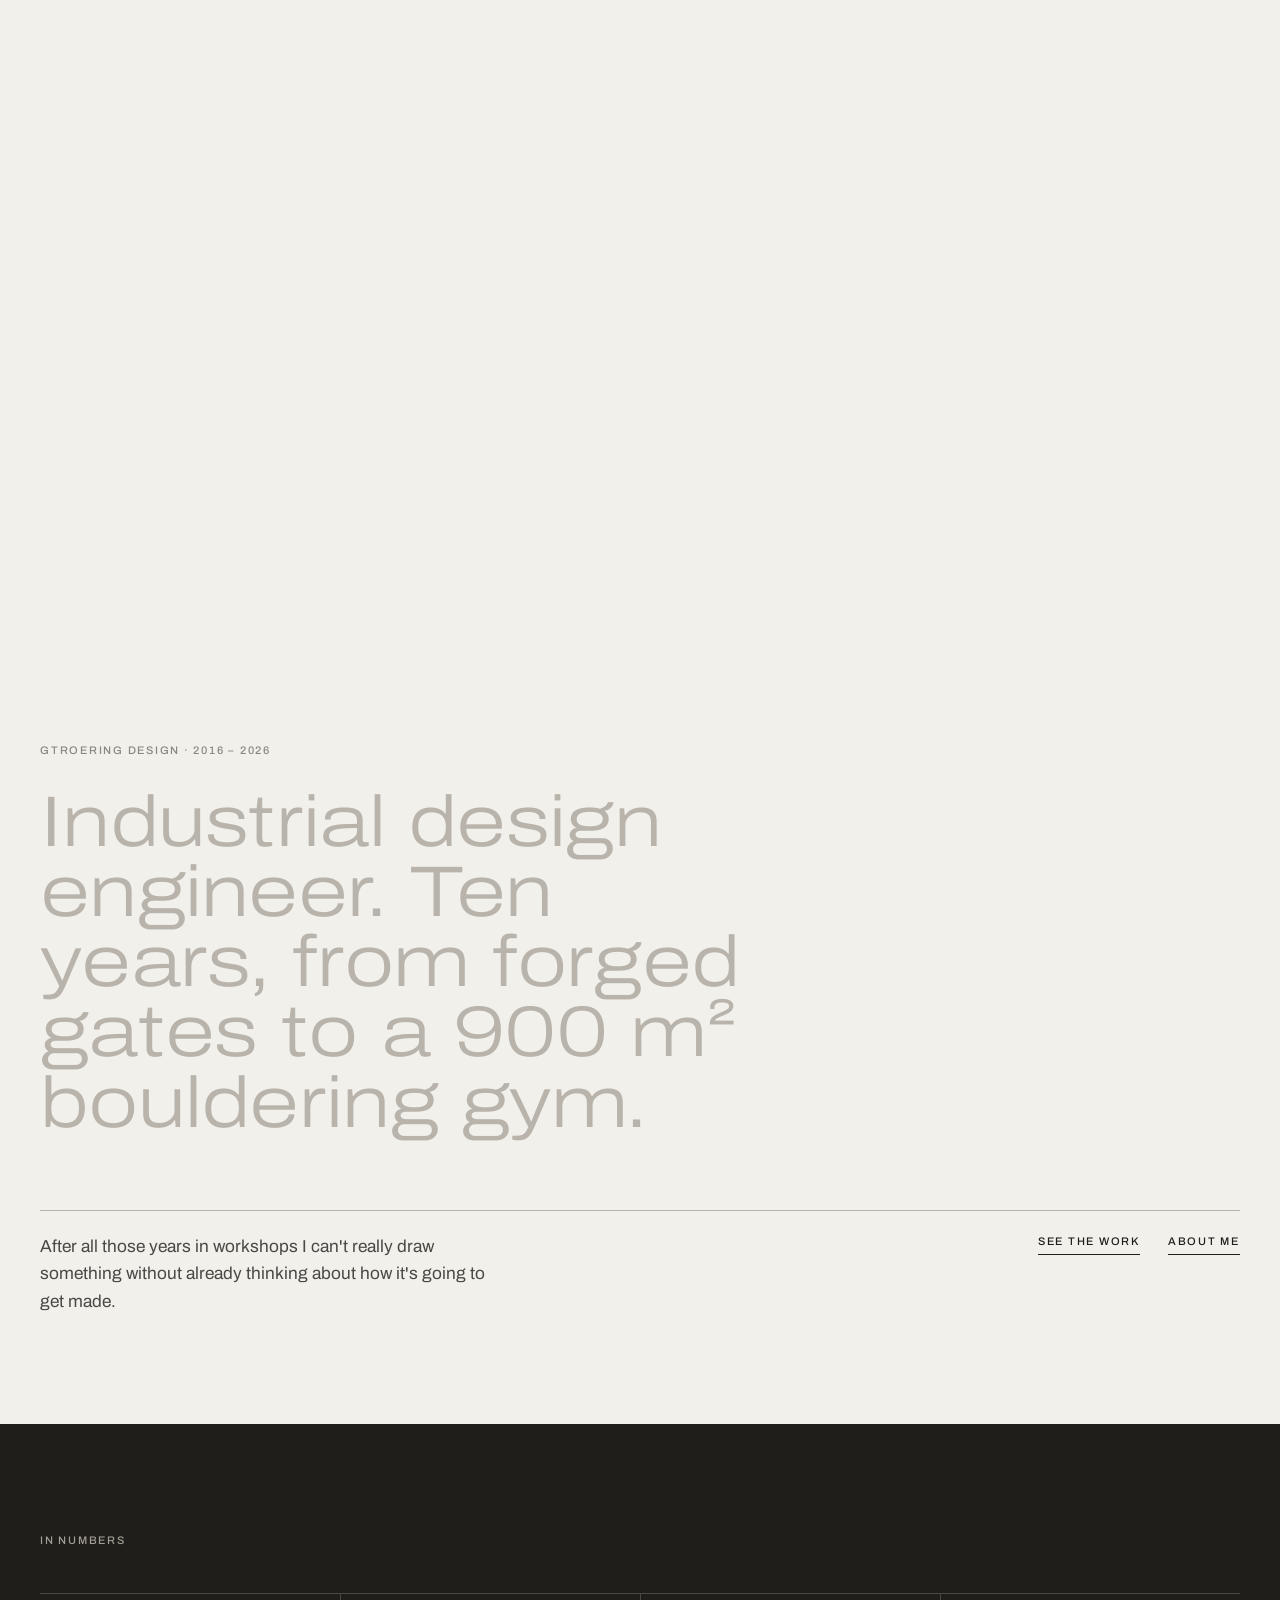
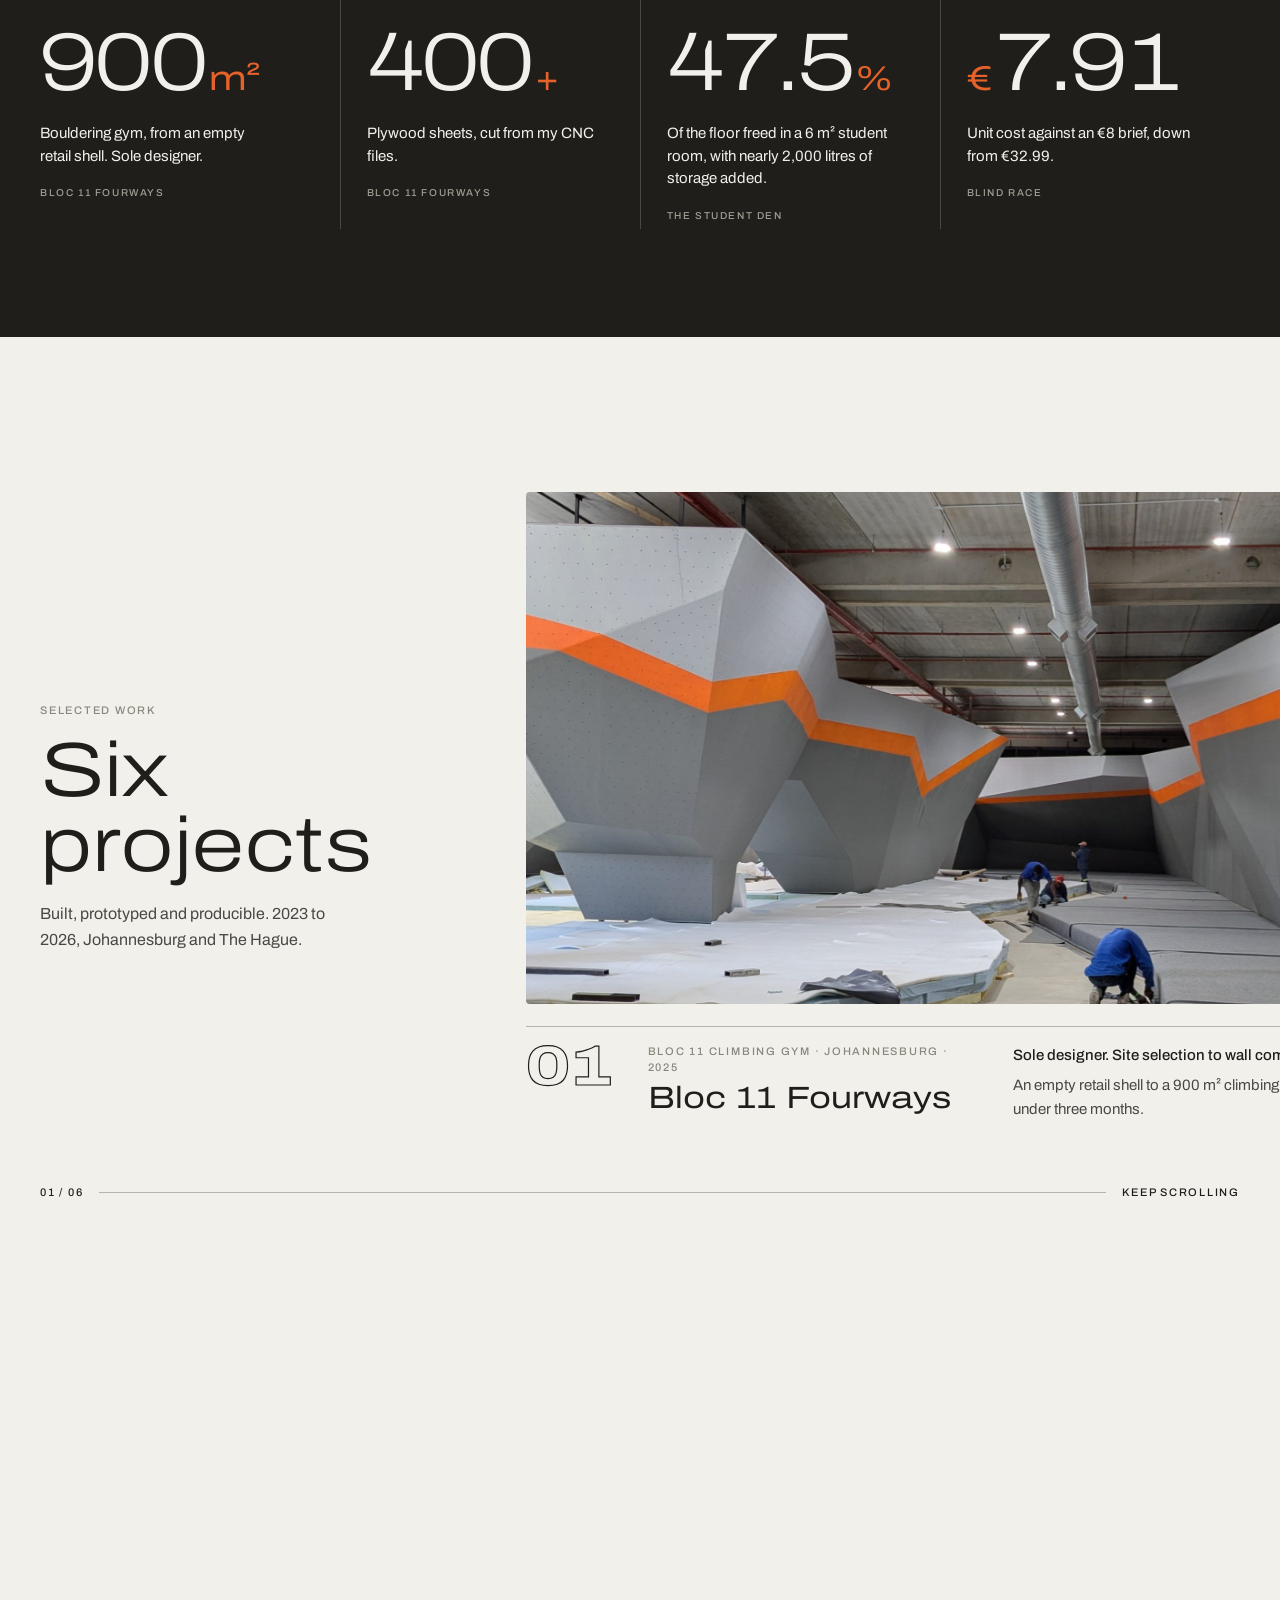
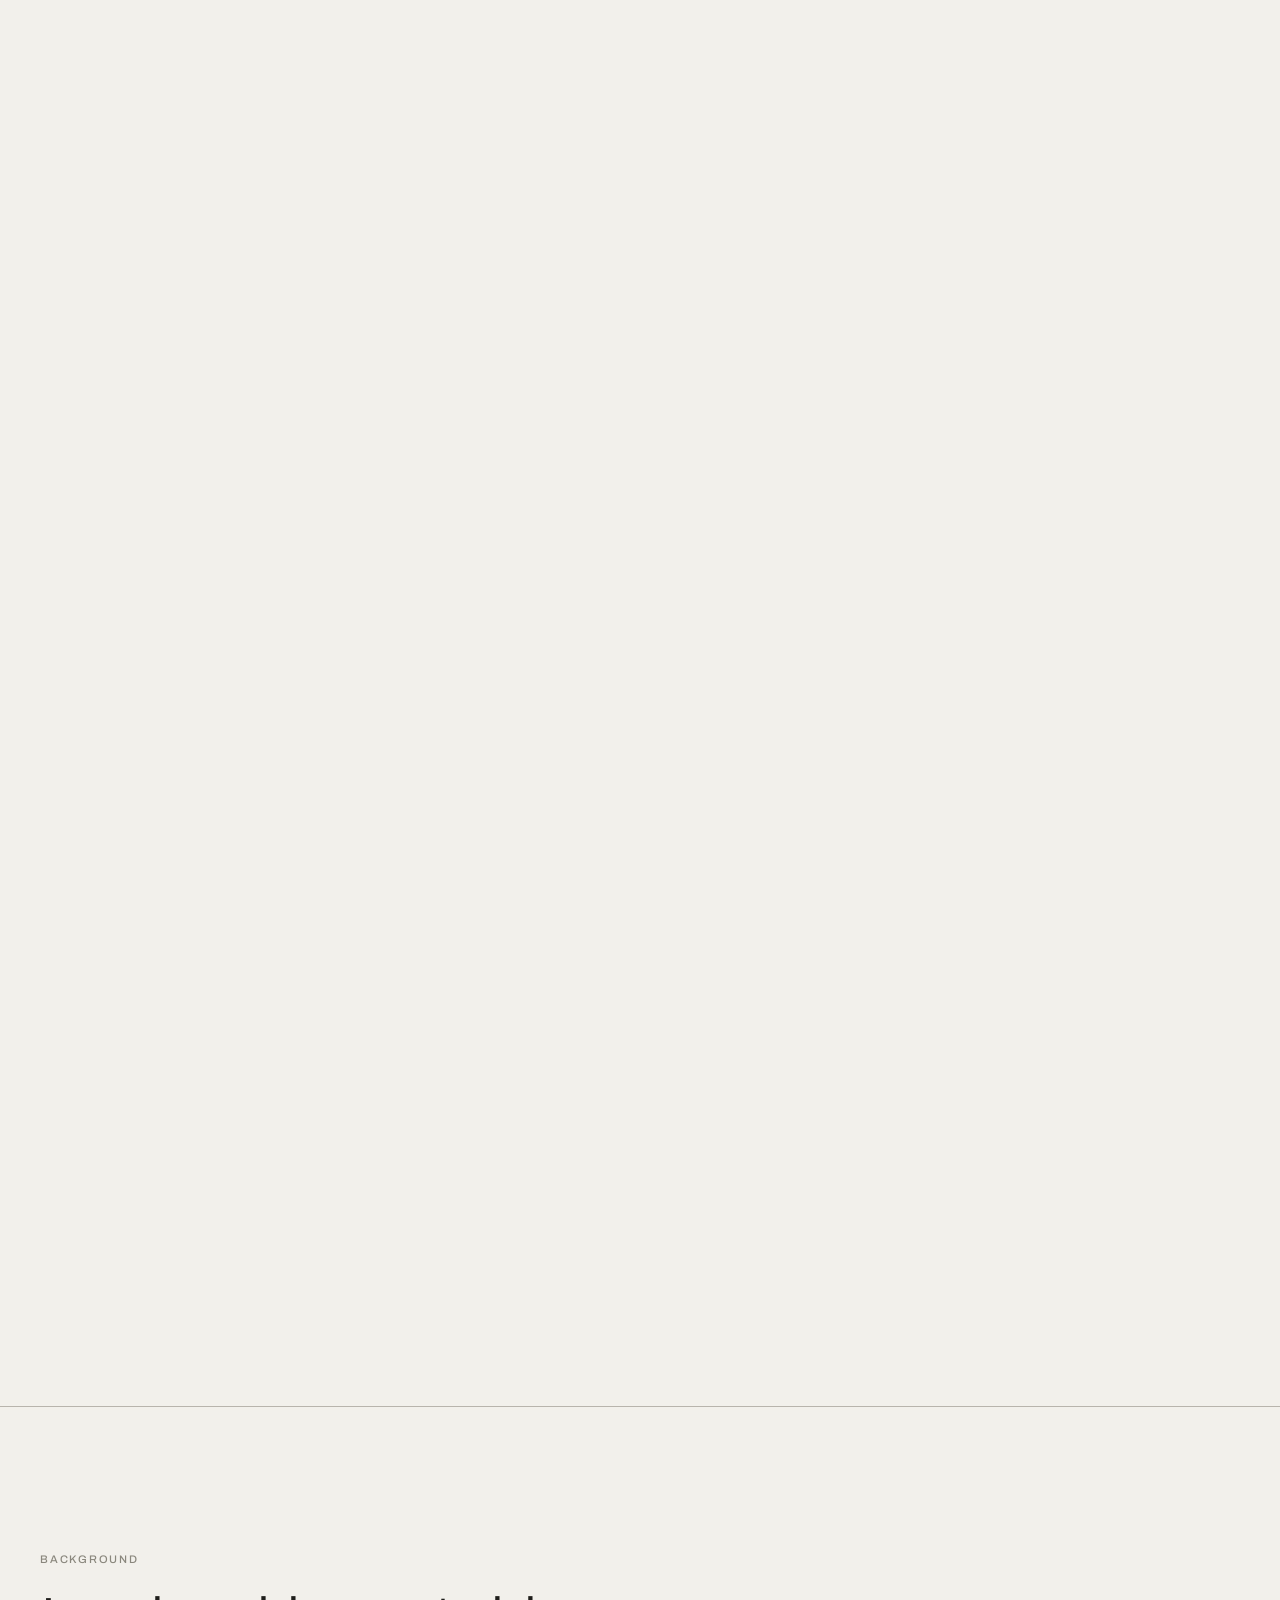
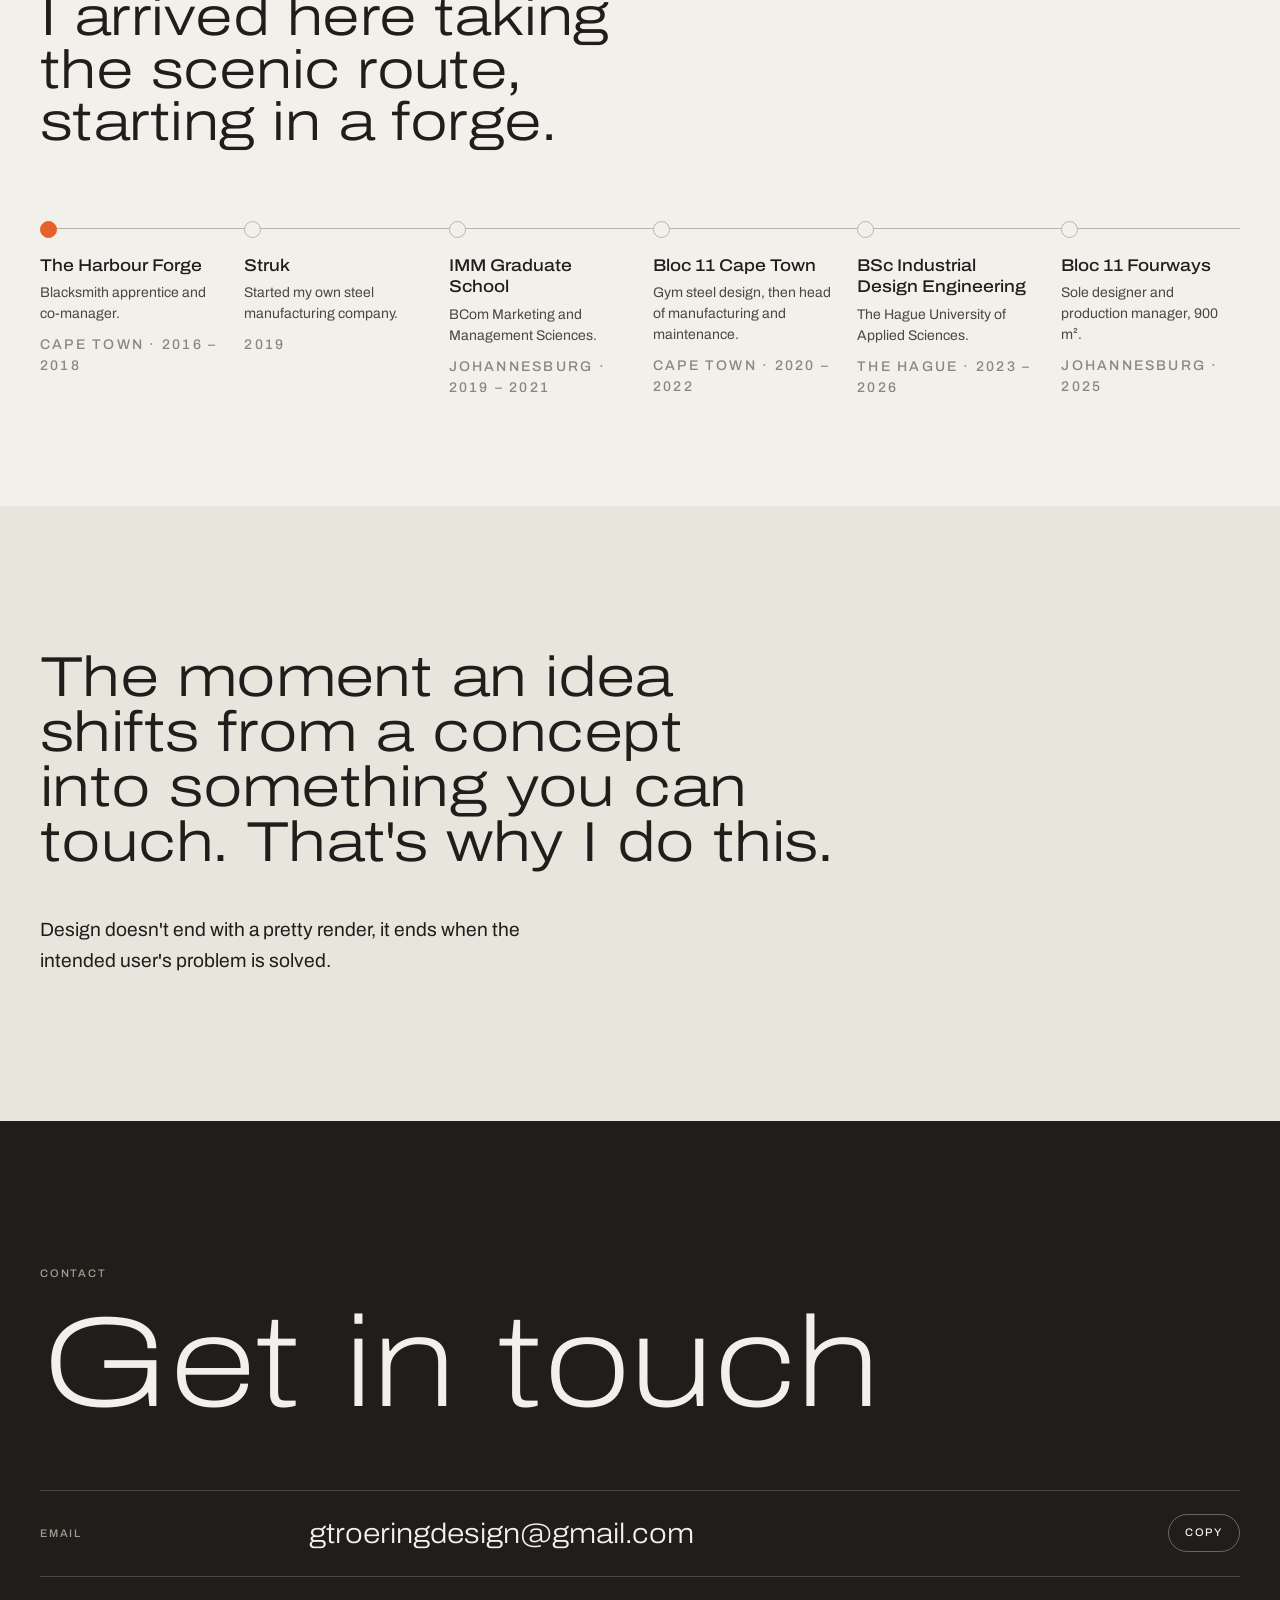
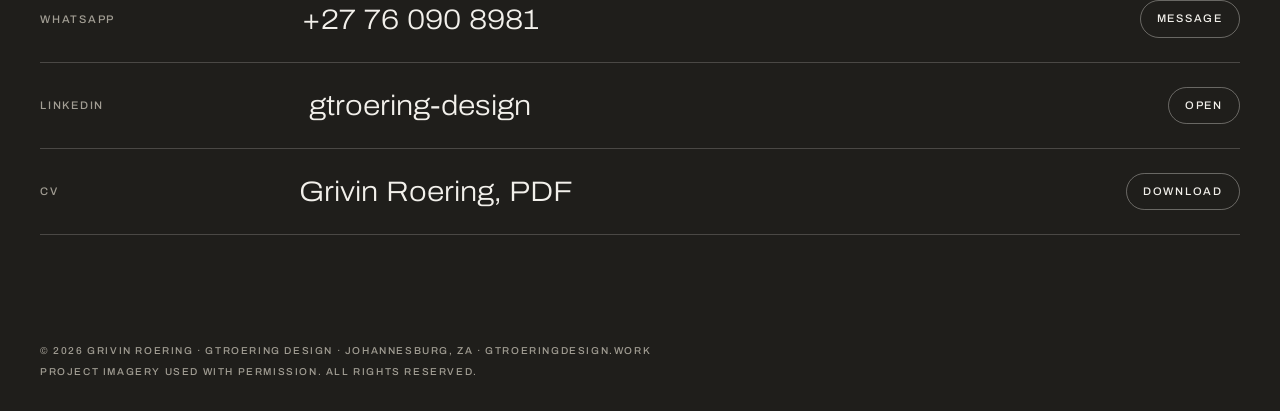
==== commit db0610a4: "Add files via upload" ====
--- a/index.html
+++ b/index.html
@@ -20,7 +20,7 @@
 <link rel="preconnect" href="https://fonts.googleapis.com">
 <link rel="preconnect" href="https://fonts.gstatic.com" crossorigin>
 <link rel="stylesheet" href="https://fonts.googleapis.com/css2?family=Archivo:wdth,wght@62..125,100..900&display=swap">
-<link rel="stylesheet" href="site.css?v=8">
+<link rel="stylesheet" href="site.css?v=11">
 <style>
   :root { padding-top: env(safe-area-inset-top, 0px); padding-bottom: env(safe-area-inset-bottom, 0px); }
   [hidden] { display: none !important; }
@@ -487,6 +487,35 @@
   addEventListener('resize', () => { layoutWork(); onScroll(); });
   wide.addEventListener?.('change', () => { layoutWork(); onScroll(); });
   window.addEventListener('load', () => { layoutWork(); onScroll(); });
+  /* Sideways input on the project row: a sideways trackpad scroll or a sideways swipe
+     moves through the projects the same way scrolling down does */
+  const stage = work.querySelector('.work-stage');
+  const inRow = () => { if (!pinned) return false; const r = work.getBoundingClientRect(); return r.top <= 1 && r.bottom >= vh() - 1; };
+  stage.addEventListener('wheel', e => {
+    if (!inRow() || Math.abs(e.deltaX) <= Math.abs(e.deltaY)) return;
+    const r = work.getBoundingClientRect();
+    const atStart = r.top >= 0 && e.deltaX < 0, atEnd = r.bottom <= vh() && e.deltaX > 0;
+    if (atStart || atEnd) return;
+    e.preventDefault();
+    scrollBy({ top: e.deltaMode === 1 ? e.deltaX * 16 : e.deltaX, behavior: 'instant' });
+  }, { passive: false });
+  let tx = null, ty = null, sideways = null;
+  stage.addEventListener('touchstart', e => {
+    const t = e.touches[0];
+    tx = t.clientX; ty = t.clientY; sideways = null;
+    if (tx < 24 || tx > innerWidth - 24) tx = null;   /* leave the phone's edge back-swipe alone */
+  }, { passive: true });
+  stage.addEventListener('touchmove', e => {
+    if (tx === null || !inRow()) return;
+    const t = e.touches[0], dx = t.clientX - tx, dy = t.clientY - ty;
+    if (sideways === null && Math.abs(dx) + Math.abs(dy) > 8) sideways = Math.abs(dx) > Math.abs(dy);
+    if (!sideways) return;
+    e.preventDefault();
+    scrollBy({ top: -dx * 1.4, behavior: 'instant' });
+    tx = t.clientX; ty = t.clientY;
+  }, { passive: false });
+  stage.addEventListener('touchend', () => { tx = null; sideways = null; }, { passive: true });
+
   layoutWork(); frameAll();
 })();
 </script>
--- a/site.css
+++ b/site.css
@@ -686,3 +686,28 @@
   .work.is-pinned .card .usp { display: none; }
   .work.is-pinned .work-progress { left: 16px; right: 16px; }
 }
+
+/* Project row: cards line up along the top instead of centring on their own height */
+.work.is-pinned .work-track { align-items: flex-start; }
+.work.is-pinned .work-intro, .work.is-pinned .work-outro { align-self: center; }
+
+/* Phones: the project bar becomes a small floating "Index" button, bottom right */
+@media (max-width: 899px) {
+  .now-bar { top: auto; left: auto; right: 16px; bottom: calc(env(safe-area-inset-bottom, 0px) + 16px);
+    background: none; border: 0; -webkit-backdrop-filter: none; backdrop-filter: none;
+    transform: translateY(12px); opacity: 0; pointer-events: none; transition: transform 0.3s ease, opacity 0.3s ease; }
+  .now-bar.show { transform: none; opacity: 1; pointer-events: auto; }
+  .now-bar .inner { padding: 0; width: auto; max-width: none; margin: 0; }
+  .now-bar .label, .now-bar .bar { display: none; }
+  .now-bar a { display: inline-flex; align-items: center; gap: 6px; padding: 12px 16px; border-radius: 999px;
+    background: var(--ink); color: var(--ground, #F2F0EB); box-shadow: 0 6px 20px rgba(31, 30, 27, 0.25); }
+}
+
+/* Phones: a small fixed thumbnail beside each project in the index */
+@media (max-width: 899px) {
+  .proj-index a { grid-template-columns: 2.6em minmax(0, 1fr) 76px; align-items: center; column-gap: 12px; row-gap: 2px; }
+  .proj-index .n { grid-row: 1 / span 2; align-self: center; }
+  .proj-index .t, .proj-index .label { grid-column: 2; }
+  .proj-index .peek { display: block; position: static; grid-column: 3; grid-row: 1 / span 2; width: 76px; translate: none;
+    opacity: 1; scale: 1; box-shadow: none; border-radius: 3px; }
+}
